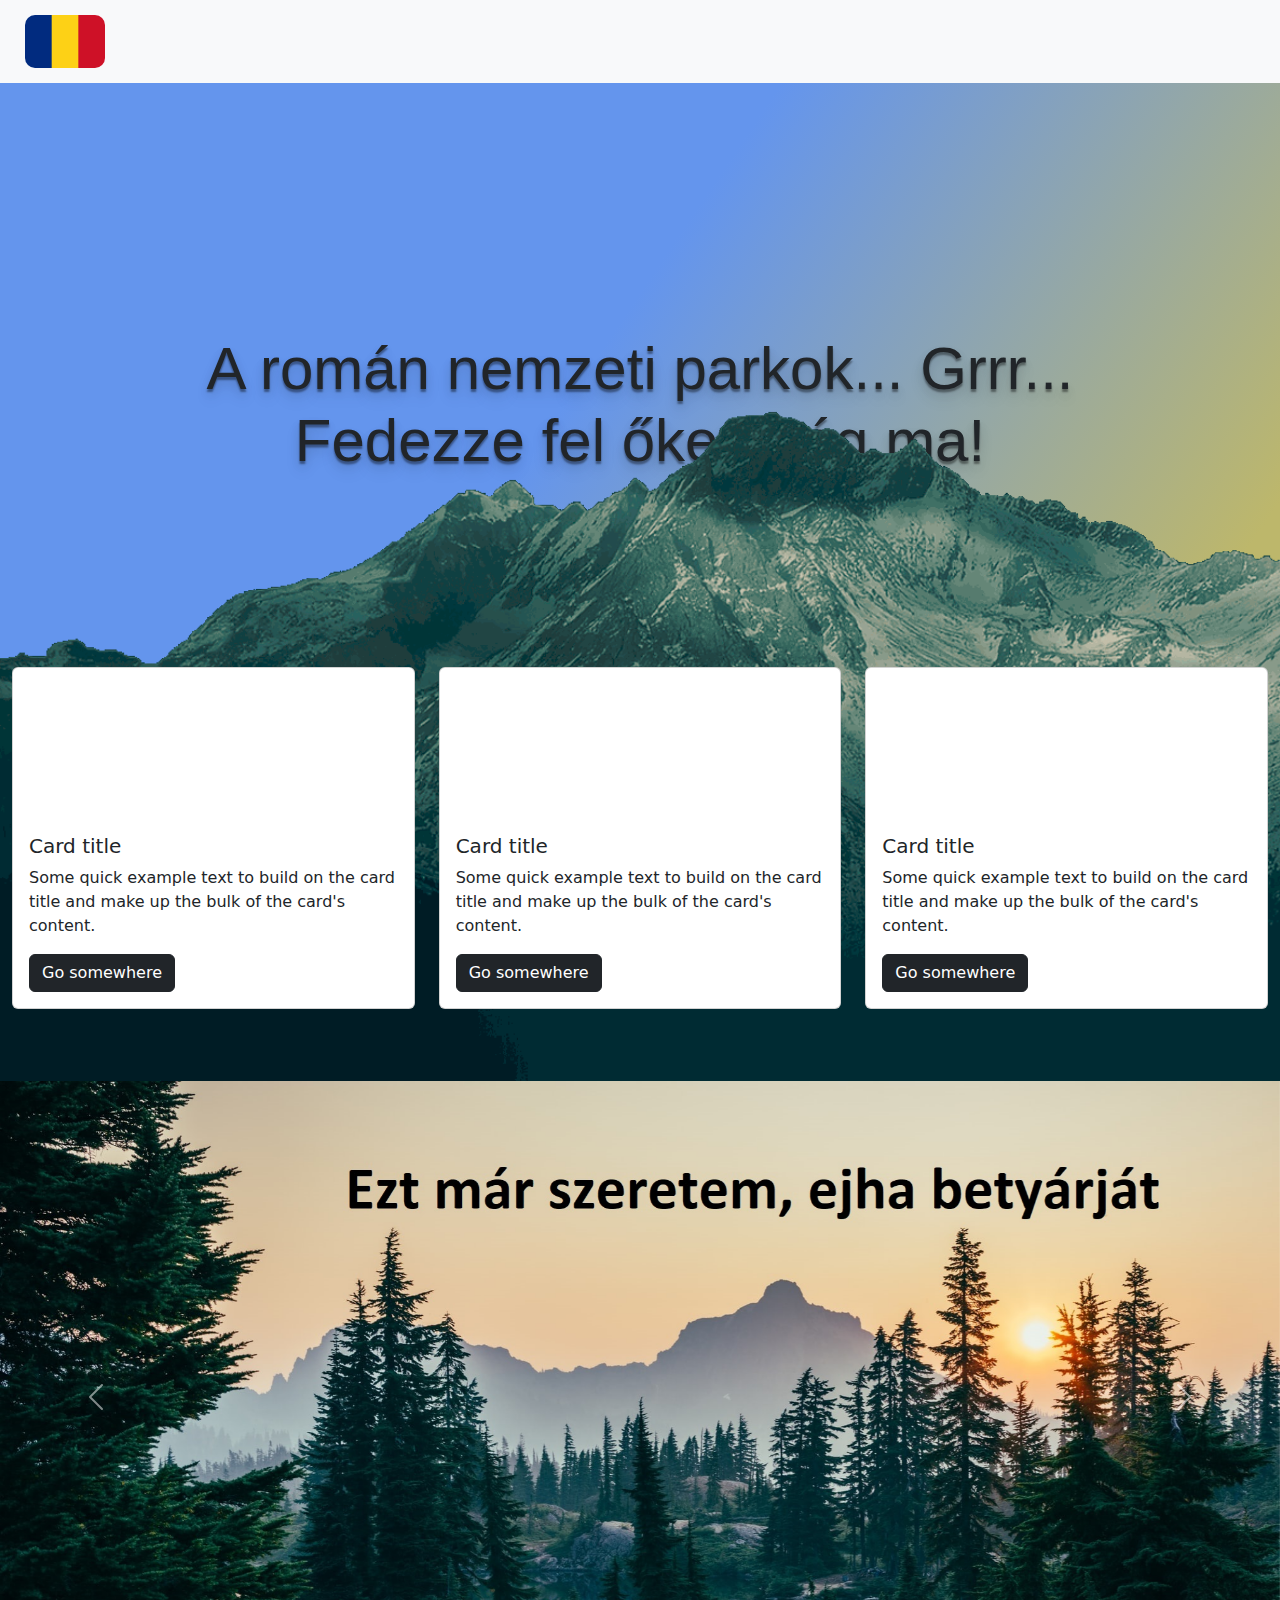
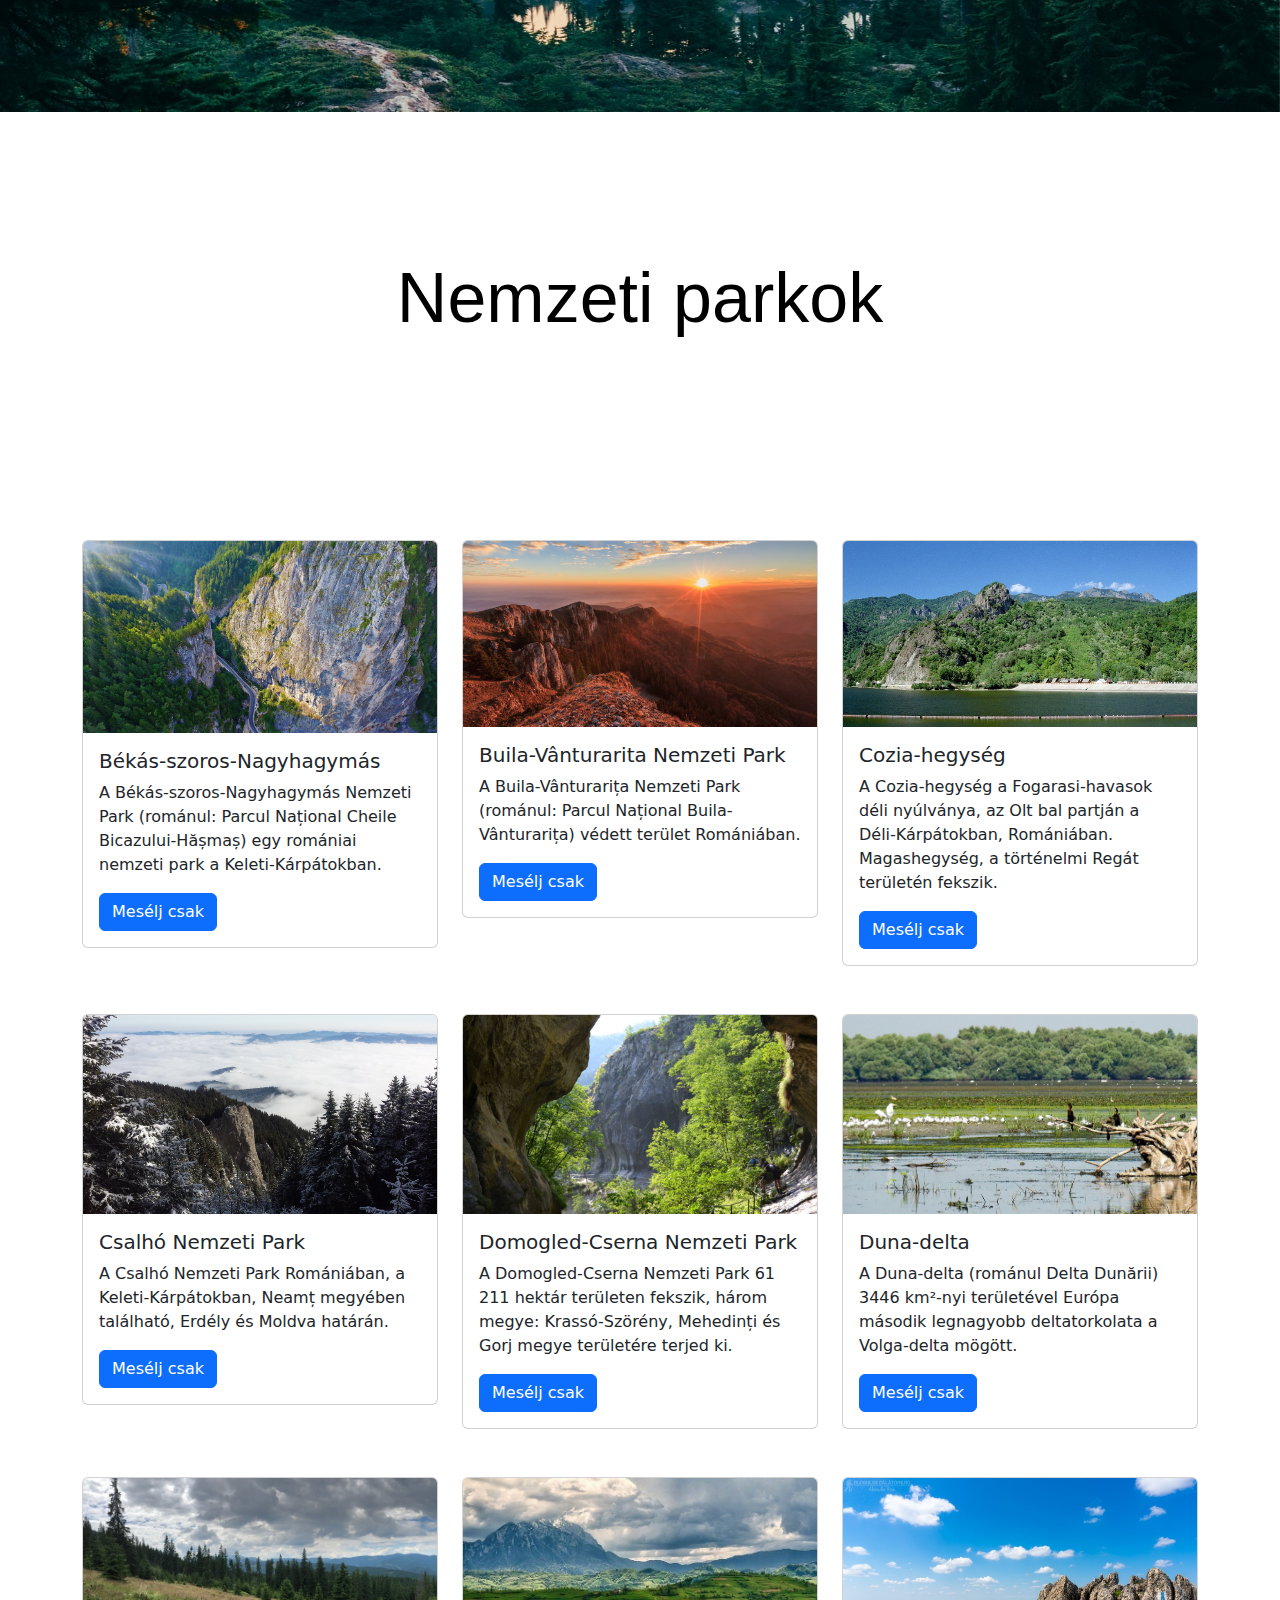
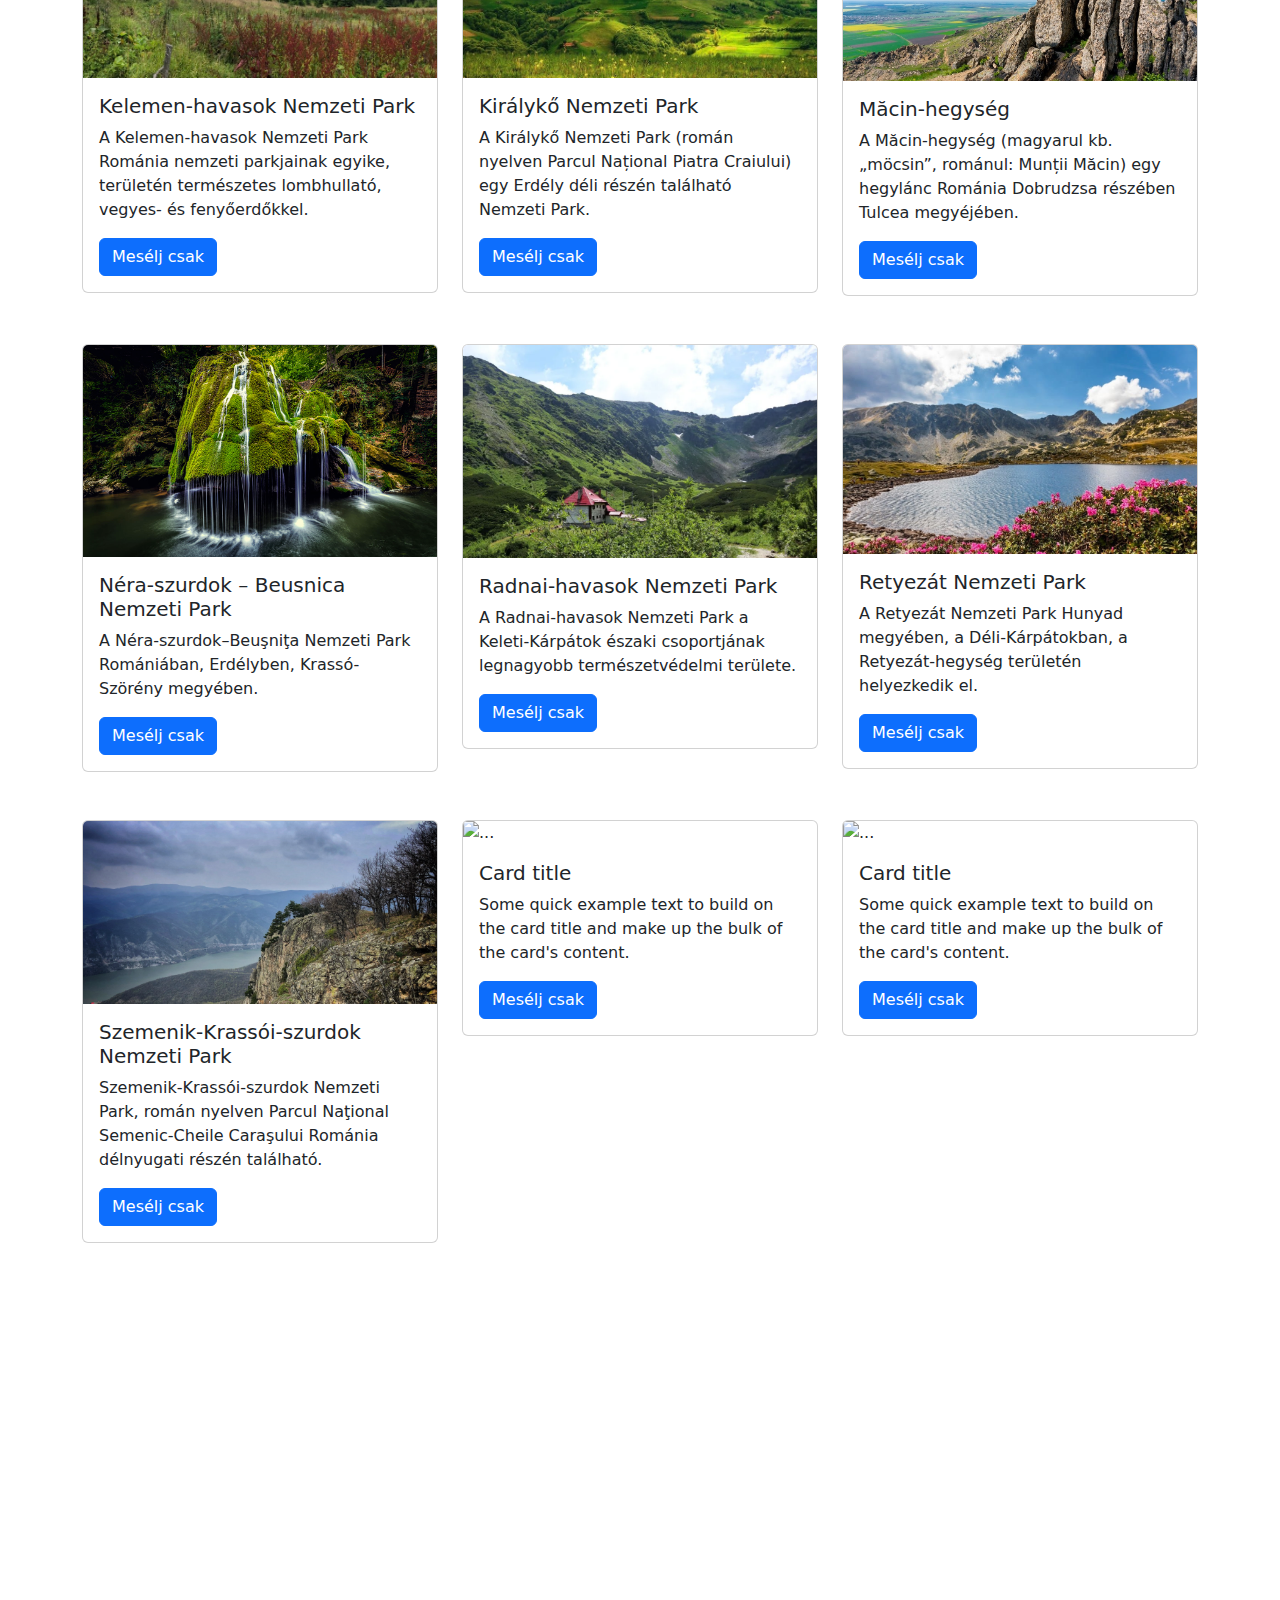
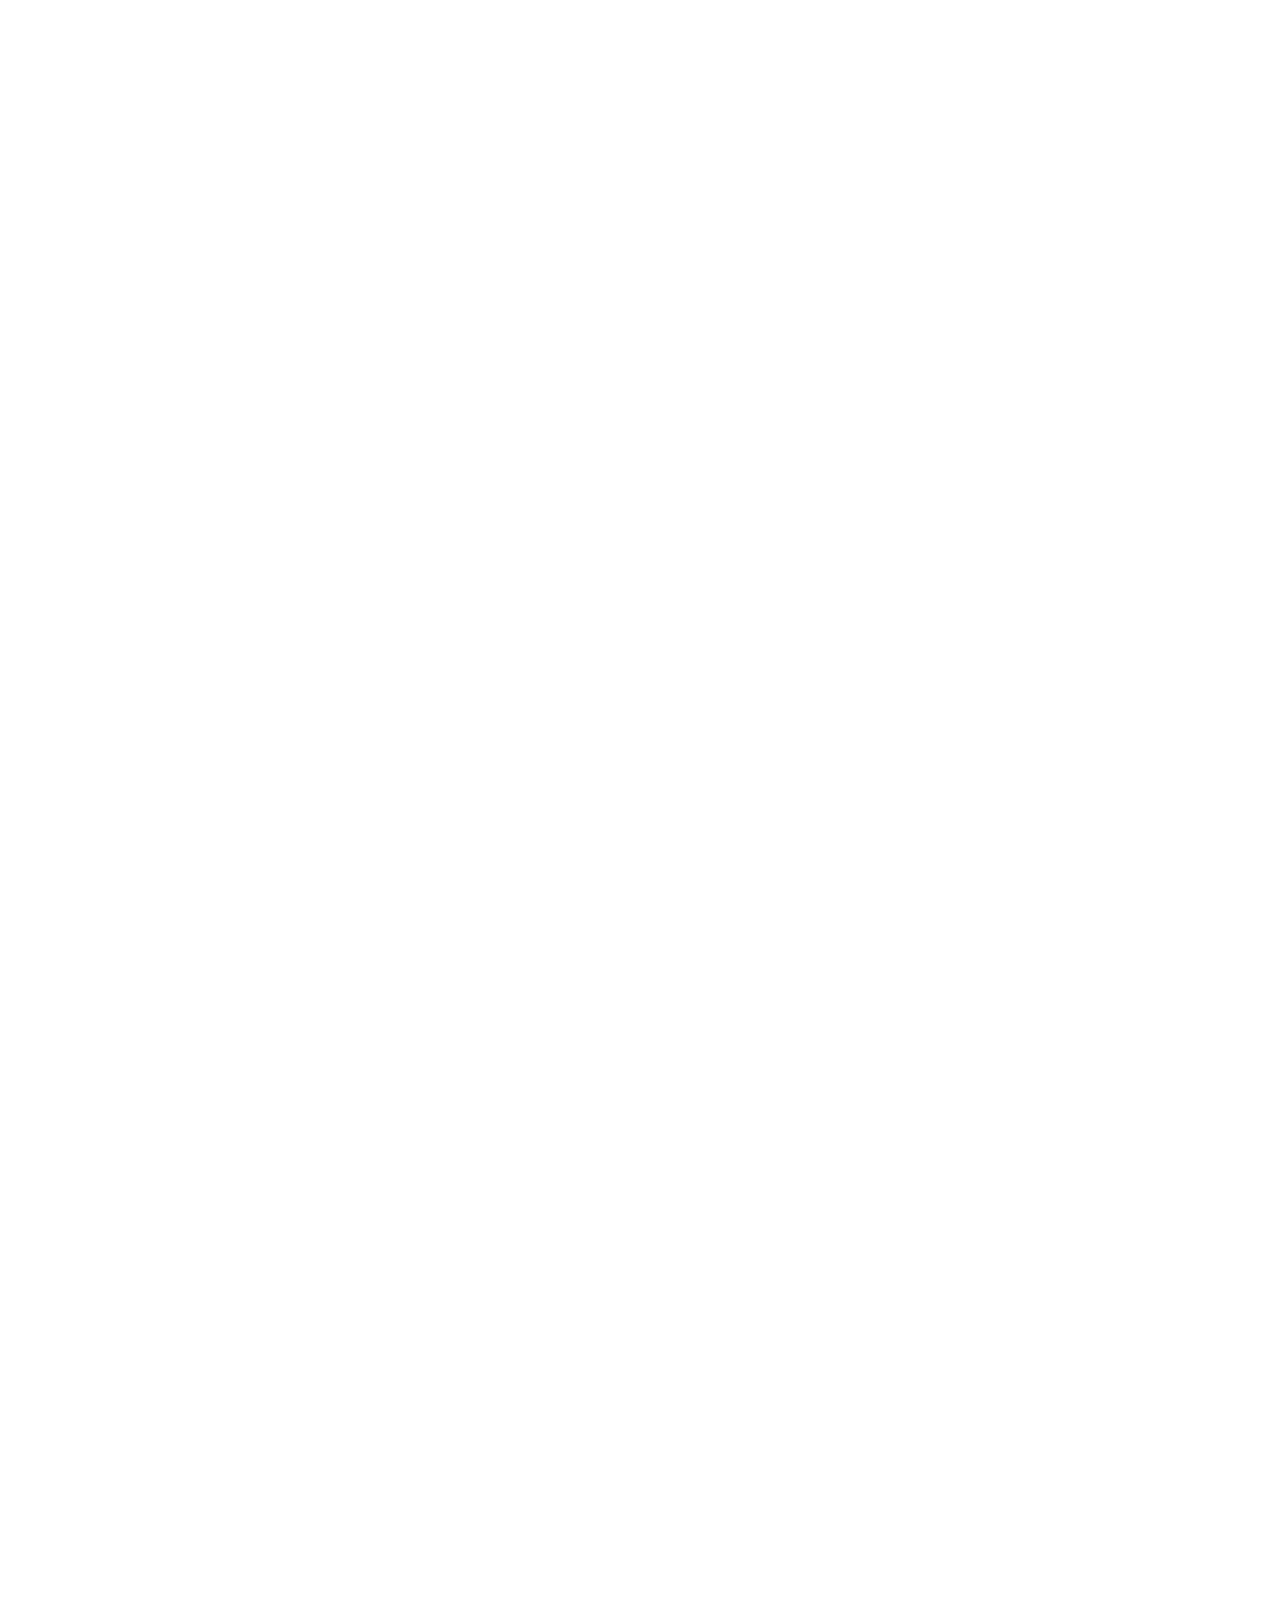
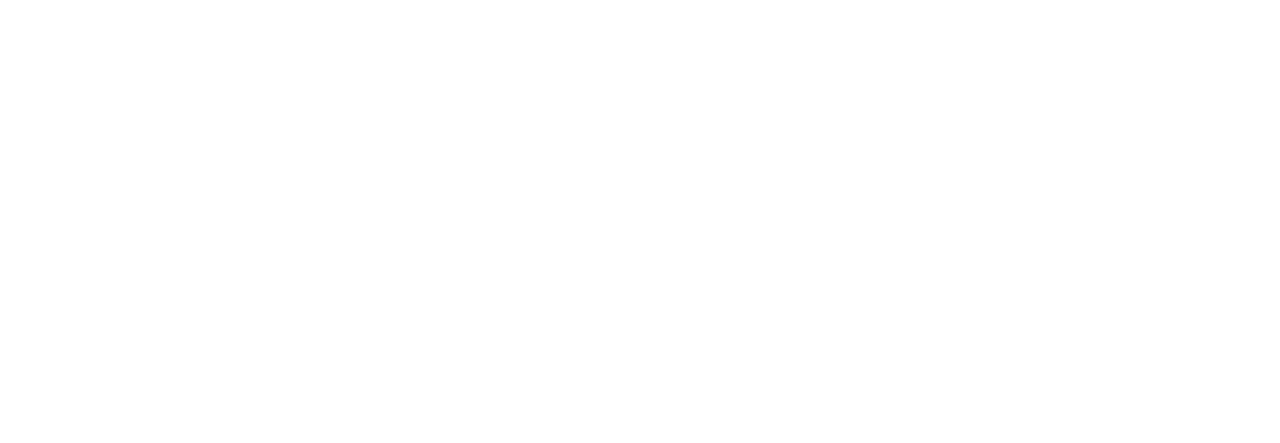
==== index.html @ 9096102b "v10" ====
<!doctype html>
<html lang="hu">
  <head>
    <meta charset="utf-8">
    <meta name="viewport" content="width=device-width, initial-scale=1">
    <title>Bootstrap demo</title>
    <link rel="stylesheet" href="style.css">
    <link rel="stylesheet/less" type="text/css" href="sass.scss" />
    <link href="https://cdn.jsdelivr.net/npm/bootstrap@5.3.3/dist/css/bootstrap.min.css" rel="stylesheet" integrity="sha384-QWTKZyjpPEjISv5WaRU9OFeRpok6YctnYmDr5pNlyT2bRjXh0JMhjY6hW+ALEwIH" crossorigin="anonymous">
  </head>
  <body>
    

    <div class="collapse" id="navbarToggleExternalContent" data-bs-theme="light">
        <div class="navbar-bg p-4 linkek">
          <span class="text-body-secondary alahuzas navbar-cim"><a href="#" class="nav-link">Nemzeti Parkok</a></span><br>
          <span class="text-body-secondary alahuzas"><a href="#" class="nav-link">Park Pass</a></span><br>
          <span class="text-body-secondary alahuzas"><a href="#" class="nav-link">Rólunk</a></span><br>
          <div class="container">
            <div class="row">
              <div class="col-lg-3"></div>
              <div class="col-lg-6 bg-light my-5 rounded shadow-lg">

                <p class="contactCim my-3 text-center" >Kapcsolat</p>
                <hr>
                <form>
                  <div class="row">
                  <div class="mb-3 col-6">
                    <label for="exampleInputEmail1" class="form-label">Email cím</label>
                    <input type="email" class="form-control" id="exampleInputEmail1" aria-describedby="emailHelp">
                  </div>
                  <div class="mb-1 col-6 text-end">
                    <label class="form-label">Tel.: +36709166389 <br> Email: technologies@sfl.ro <br> Fax: 432468732</label>
                  </div>
                </div>
                  <div class="mb-3">
                    <label for="exampleInputPassword1" class="form-label">Levél</label>
                    <textarea class="form-control" name="composeContent" id="Textarea1" row="7"></textarea>
                  </div>
                    <button type="submit" class="btn btn-info mb-3">Küldés</button>
                </form>

              </div>
              <div class="col-lg-3"></div>
            </div>
          </div>
        </div>
      </div>
      <nav class="navbar navbar-light bg-light">
        <div class="container-fluid">
          <button  class="btn" data-bs-toggle="collapse" data-bs-target="#navbarToggleExternalContent" aria-label="Toggle navigation">
            <img style="width: 80px; border-radius: 10px;" src="img/romanian_flag.lnk" alt="">
          </button>
        </div>
      </nav>









<div class="container-fluid wrapper">
<h1 id="focim" class="focimke"> A román nemzeti parkok... Grrr... <br> Fedezze fel őket még ma!</h1>

<div class="row" style="  background-image: url(img/frame.png); background-repeat: no-repeat; background-size: cover;  position: relative;">



  <div class="col-lg-4" >

    <div class="d-none d-xl-block">
      <br><br><br><br><br><br><br><br><br><br><br><br><br><br><br><br><br><br>
    </div>
    <div class="d-xl-none">
      <br>
  </div>

    <div class="card w-100">
      <video src="img/kelemen-havasok-video.mp4" class="w-100" autoplay="" loop="" playsinline="" muted=""></video>
      <div class="card-body">
        <h5 class="card-title">Card title</h5>
        <p class="card-text">Some quick example text to build on the card title and make up the bulk of the card's content.</p>
        <a href="#" class="btn btn-dark">Go somewhere</a>
      </div>
    </div> 

<div class="d-none d-xl-block">
    <br><br><br>
</div>
<div class="d-xl-none">
  <br>
</div>

  </div>
  <div class="col-lg-4" >
    
  <div class="d-none d-xl-block">
      <br><br><br><br><br><br><br><br><br><br><br><br><br><br><br><br><br><br>
  </div>
  <div class="d-xl-none">
    <br>
</div>

    <div class="card w-100">
      <video src="img/delta.mp4" class="w-100" autoplay="" loop="" playsinline="" muted=""></video>
      <div class="card-body">
        <h5 class="card-title">Card title</h5>
        <p class="card-text">Some quick example text to build on the card title and make up the bulk of the card's content.</p>
        <a href="#" class="btn btn-dark">Go somewhere</a>
      </div>
    </div> 

    <div class="d-none d-xl-block">
      <br><br><br>
  </div>
  <div class="d-xl-none">
    <br>
</div>

  </div>
  <div class="col-lg-4" >

    <div class="d-none d-xl-block">
      <br><br><br><br><br><br><br><br><br><br><br><br><br><br><br><br><br><br>
  </div>
  <div class="d-xl-none">
    <br>
</div>

    <div class="card w-100">
      <video src="img/sivatagos-park.mp4" class="w-100" autoplay="" loop="" playsinline="" muted=""></video>
      <div class="card-body">
        <h5 class="card-title">Card title</h5>
        <p class="card-text">Some quick example text to build on the card title and make up the bulk of the card's content.</p>
        <a href="#" class="btn btn-dark">Go somewhere</a>
      </div>
    </div> 

    <div class="d-none d-xl-block">
      <br><br><br>
  </div>
  <div class="d-xl-none">
    <br>
</div>
  
  </div>




</div>

</div>























<div id="carouselExample" class="carousel slide">
  <div class="carousel-inner">
    <div class="carousel-item active">
      <img src="img/test.jpg" class="d-block w-100" alt="...">
    </div>
    <div class="carousel-item">
      <img src="img/slideshow-tasnad.jpg" class="d-block w-100" alt="...">
    </div>
    <div class="carousel-item">
      <img src="img/slide3.jpg" class="d-block w-100" alt="...">
    </div>
  </div>
  <button class="carousel-control-prev" type="button" data-bs-target="#carouselExample" data-bs-slide="prev">
    <span class="carousel-control-prev-icon" aria-hidden="true"></span>
    <span class="visually-hidden">Previous</span>
  </button>
  <button class="carousel-control-next" type="button" data-bs-target="#carouselExample" data-bs-slide="next">
    <span class="carousel-control-next-icon" aria-hidden="true"></span>
    <span class="visually-hidden">Next</span>
  </button>
</div>










<br><br><br><br>
<h1 class="park-cim mt-5 ">Nemzeti parkok</h1>
<br><br><br><br>

<div class="container mt-5">
<div class="row">

<div class="col-lg-4">
  <div class="card mt-5 w-100" style="width: 18rem;">
    <img src="img/parks_card_list/bszn1.webp" class="card-img-top" alt="Békás-szoros-Nagyhagymás">
    <div class="card-body">
      <h5 class="card-title">Békás-szoros-Nagyhagymás</h5>
      <p class="card-text">A Békás-szoros-Nagyhagymás Nemzeti Park (románul: Parcul Național Cheile Bicazului-Hășmaș) egy romániai nemzeti park a Keleti-Kárpátokban.</p>


      <!-- Button trigger modal -->
<button type="button" class="btn btn-primary" data-bs-toggle="modal" data-bs-target="#exampleModal1">
  Mesélj csak
</button>

<!-- Modal -->
<div class="modal fade modal-fullscreen-sm-down" id="exampleModal1" tabindex="-1" aria-labelledby="exampleModalLabel" aria-hidden="true">
  <div class="modal-dialog modal-fullscreen">
    <div class="modal-content ">
      <div class="modal-header">
        <h1 class="modal-title fs-5" id="exampleModalLabel">Békás-szoros-Nagyhagymás</h1>
        <button type="button" class="btn-close" data-bs-dismiss="modal" aria-label="Close"></button>
      </div>
      <div class="modal-body">
        <div class="row">
<div class="col-6">
A Békás-szoros-Nagyhagymás Nemzeti Park (románul: Parcul Național Cheile Bicazului-Hășmaș) egy romániai nemzeti park a Keleti-Kárpátokban. <br> <br>

<strong> Földrajza és védettsége</strong> <br> <br>

Nagyobb része Hargita, kisebb része Neamț megyében található, Székelyföld egyetlen nemzeti parkja. Területe 657,5 km². A legnépszerűbb látnivalók a Békás-szoros és a Gyilkos-tó, mindkettő megközelíthető a DN12C főúton Gyergyószentmiklós vagy Békás felől.

A nemzeti parkot 1990-ben létesítették.[2] Védettségét tekintve területét két részre lehet felosztani: a park 78%-a fokozottan védett terület, míg 22%-a védett terület. 
<br><br>
<strong>Élővilága </strong><br><br>
A Hagymás-hegység különböző geológiai, geomorfológiai, talajtani, valamint klimatikus tényezői lehetővé tették egy igen változatos növény- és állatvilág kialakulását a területen.

A védett park területén végzett kutatások eredményei alapján a parkban 1147 felsőbbrendű növényfaj található meg, melyből 29 hibrid és 99 alfaj. A nemzeti park területének legnagyobb részét lucfenyőerdők borítják, ennek ellenére a környéken megtalálhatóak az elegyes állományú erdők, szubalpesi legelők és kaszálók, valamint fajgazdag, ritka és bennszülött növényfajokkal borított mészkősziklák.
<br>
<iframe class="w-100" src="https://www.google.com/maps/embed?pb=!1m18!1m12!1m3!1d2730.747569389512!2d25.811689576348147!3d46.8092781711278!2m3!1f0!2f0!3f0!3m2!1i1024!2i768!4f13.1!3m3!1m2!1s0x474a9626c62649d7%3A0xc18903bed753cd7c!2zQsOpa8Ohcy1zem9yb3M!5e0!3m2!1shu!2shu!4v1710858284349!5m2!1shu!2shu" width="600" height="450" style="border:0;" allowfullscreen="" loading="lazy" referrerpolicy="no-referrer-when-downgrade"></iframe>
</div> 

<div class="col-6">
  <img class="w-100 rounded-5" src="img/parks_card_list/modal.jpg" alt="Békás-szoros-Nagyhagymás">
</div>
</div>
</div>

    </div>
  </div>
</div>


    </div>
  </div>
</div>
<div class="col-lg-4">
  <div class="card mt-5 w-100" style="width: 18rem;">
    <img src="img/parks_card_list/bv1.jpg" class="card-img-top" alt="Buila-Vânturarita Nemzeti Park">
    <div class="card-body">
      <h5 class="card-title">Buila-Vânturarita Nemzeti Park</h5>
      <p class="card-text">A Buila-Vânturarița Nemzeti Park (románul: Parcul Național Buila-Vânturarița) védett terület Romániában.</p>


      <!-- Button trigger modal -->
<button type="button" class="btn btn-primary" data-bs-toggle="modal" data-bs-target="#exampleModal2">
  Mesélj csak
</button>

<!-- Modal -->
<div class="modal fade" id="exampleModal2" tabindex="-1" aria-labelledby="exampleModalLabel" aria-hidden="true">
  <div class="modal-dialog modal-fullscreen">
    <div class="modal-content">
      <div class="modal-header">
        <h1 class="modal-title fs-5" id="exampleModalLabel">Buila-Vânturarita Nemzeti Park</h1>
        <button type="button" class="btn-close" data-bs-dismiss="modal" aria-label="Close"></button>
      </div>
      <div class="modal-body">
<div class="row">
        <div class="col-6">

A Buila-Vânturarița Nemzeti Park (románul: Parcul Național Buila-Vânturarița) védett terület Romániában, Vâlcea megye északi felének közepén, Costeşti, Bărbăteşti és Băile Olănești települések közigazgatási területén. 
A nemzeti park feladata a Déli-Kárpátokban található Páring-hegység hegyvidéki tájainak megóvása.
<br><br>
<strong> Jellemzői </strong><br> <br>

A nemzeti park a Buila-Vânturariţa maszívum lineáris mészkőgerincét veszi körbe, amely 14 km hosszú. A Bistriţa-szoros nyugati oldalától az Olăneşti-szoros keleti oldaláig húzódik, és a két hegycsúcs uralja, amelyekről a nevét is kapta: a Buila-csúcs (1849 m) és a Vânturariţa Mare-csúcs (1885 m).

A hegység a Déli-Kárpátok többségével ellentétben nem kristályos kőzetekből, hanem döntően jura időszaki mészkőből épül fel, így jellegzetes karsztformákban bővelkedik, sok szurdok, karrmező, dolina, víznyelő és barlang található itt. Leglátványosabb szurdokai közé tartozik a Bistrita-, a Costest- és a Cheia-szurdok, amelyek igen mélyek és meredek falúak, így több reliktum faj élőhelyeként szolgálnak. Elszigetelt jellege és nehéz elérhetősége miatt a természetes tájnak számos közel érintetlenül megőrzött eleme van: a természetes élőhelyek, őserdők, számos védett növény- és állatfaj él a területen, de az ásványtani és paleontológiai lelőhelyek és a barlangok is ezek közé tartoznak.

A park vonzerejét és értékét a kultúrtörténeti emlékek is növelik: a közeli román ortodox kostorok közül kiemelkedik a Horezui kolostor, amely 1993 óta a világörökség része. További kolostorok az Arnota, Bistriţa, és a Frăsinei; a remetelakok közé Pătrunsa, Pahomie, Iezer, Bradu, Jgheaburi, illetve a denevérbarlangban található kis Ovidenia templom. Végül, de nem utolsósorban az olteniai régióra jellemző hegyi falvak hagyományai, népszokásai és sajátos építészete is a helyi értékek közé tartozik.
<br>
<iframe class="w-100" src="https://www.google.com/maps/embed?pb=!1m18!1m12!1m3!1d13362.883508287752!2d24.08183425673355!3d45.24374407227351!2m3!1f0!2f0!3f0!3m2!1i1024!2i768!4f13.1!3m3!1m2!1s0x474d0e0e8ca27f71%3A0x823c837eacf12d8a!2sBuila%20V%C3%A2nturari%C8%9Ba%20National%20Park!5e0!3m2!1shu!2shu!4v1710857445430!5m2!1shu!2shu" width="600" height="450" style="border:0;" allowfullscreen="" loading="lazy" referrerpolicy="no-referrer-when-downgrade"></iframe>
      </div>

    
    <div class="col-6"><img src="img/parks_card_list/bv2.jpg" class="w-100 rounded-5" alt=""></div>
  </div></div>
    </div>
  </div>
</div>


    </div>
  </div>
</div>
<div class="col-lg-4">
  <div class="card mt-5 w-100" style="width: 18rem;">
    <img src="img/parks_card_list/cz1.jpg" class="card-img-top" alt="Cozia-hegység">
    <div class="card-body">
      <h5 class="card-title">Cozia-hegység</h5>


      <p class="card-text">A Cozia-hegység a Fogarasi-havasok déli nyúlványa, az Olt bal partján a Déli-Kárpátokban, Romániában. Magashegység, a történelmi Regát területén fekszik.</p>
      <!-- Button trigger modal -->
<button type="button" class="btn btn-primary" data-bs-toggle="modal" data-bs-target="#exampleModal3">
  Mesélj csak
</button>

<!-- Modal -->
<div class="modal fade" id="exampleModal3" tabindex="-1" aria-labelledby="exampleModalLabel" aria-hidden="true">
  <div class="modal-dialog modal-fullscreen">
    <div class="modal-content">
      <div class="modal-header">
        <h1 class="modal-title fs-5" id="exampleModalLabel">Cozia-hegység</h1>
        <button type="button" class="btn-close" data-bs-dismiss="modal" aria-label="Close"></button>
      </div>
      <div class="modal-body">
        <div class="row"><div class="col-6">
        Cozia-hegység

A Cozia-hegység a Fogarasi-havasok déli nyúlványa, az Olt bal partján a Déli-Kárpátokban, Romániában. Magashegység, a történelmi Regát területén fekszik. <br><br>
Hely	Vâlcea megye
Hegység	Déli-Kárpátok
Legmagasabb pont	Cozia-hegy, Ciuha Mare (1668 m)
Terület	77 km2
Világörökség-azonosító	1133ter-053
<br>
<iframe class="w-100" src="https://www.google.com/maps/embed?pb=!1m18!1m12!1m3!1d22444.73698147417!2d24.31273373786112!3d45.31666429857199!2m3!1f0!2f0!3f0!3m2!1i1024!2i768!4f13.1!3m3!1m2!1s0x474d19140bc02f6f%3A0x3ebb33434754664b!2sMuntele%20Cozia!5e0!3m2!1shu!2shu!4v1710858706991!5m2!1shu!2shu" width="600" height="450" style="border:0;" allowfullscreen="" loading="lazy" referrerpolicy="no-referrer-when-downgrade"></iframe>
</div>
<div class="col-6">

  <img class="rounded-5" src="img/parks_card_list/cz2.jpg" alt="Cozia-hegység">
</div>

</div>


</div>
    </div>
  </div>
</div>


    </div>
  </div>
</div>

</div>
<div class="row">

  <div class="col-lg-4">
    <div class="card mt-5 w-100" style="width: 18rem;">
      <img src="img/parks_card_list/cs3.jpg" class="card-img-top" alt="Csalhó Nemzeti Park">
      <div class="card-body">
        <h5 class="card-title">Csalhó Nemzeti Park</h5>
        <p class="card-text">A Csalhó Nemzeti Park Romániában, a Keleti-Kárpátokban, Neamț megyében található, Erdély és Moldva határán.</p>


        <!-- Button trigger modal -->
<button type="button" class="btn btn-primary" data-bs-toggle="modal" data-bs-target="#exampleModal4">
  Mesélj csak
</button>

<!-- Modal -->
<div class="modal fade" id="exampleModal4" tabindex="-1" aria-labelledby="exampleModalLabel" aria-hidden="true">
  <div class="modal-dialog modal-fullscreen">
    <div class="modal-content">
      <div class="modal-header">
        <h1 class="modal-title fs-5" id="exampleModalLabel">Csalhó Nemzeti Park</h1>
        <button type="button" class="btn-close" data-bs-dismiss="modal" aria-label="Close"></button>
      </div>
      <div class="modal-body">
       
        <div class="row"> 
<div class="col-6">
A Csalhó Nemzeti Park Romániában, a Keleti-Kárpátokban, Neamț megyében található, Erdély és Moldva határán. Volt mikor Erdélyhez tartozott, az utóbbi időben csak a főtömb nyugati része, a Nagy Aklos környéke. Egyesek Moldva Olimposzának tartják, az utóbbi évtizedekben vallásos zarándokhely is lett. Két legfontosabb hegycsúcsa a Toaca/Tóka (1907 m) és az Ocolasul Mare/Nagy Aklos (1904 m). IUCN-osztályozás szerint a II. kategóriába tartozik, 115655 ha területen fekszik.
<br><br>
<strong>Fekvése</strong> <br><br>

A Keleti-Kárpátok központi részén, a Görgényi-havasok, a Ráró-hegység és a Hagymás-hegység mellett, a Békás-szoros kijárata közelében helyezkedik el. Keleten a Beszterce folyó és a Békási víztároló, délen a Békás-patak határolja,nyugaton a Zsedán és Péntek patakok határolják..
<br><br>
<strong>Leírása</strong> <br><br>

Két legfontosabb hegycsúcsa a Toaca/Tóka (1907 m) és az Ocolasul Mare/Nagy Aklos (1904 m).
<br><br> 
<strong>A park területén három természetvédelmi terület található:</strong>
<ul >
<li>Nagy Aklos Tudományos Rezervátum (IUCN I-es kategória)</li>
<li>Poliţa cu Crini Különleges Élőhely (IUCN IV-es kategória)</li>
<li>Duruitoarea/Dürrögő-vízesés és Avenul Mare Emlékpark (IUCN III-as kategória)</li>
</ul>
A Nagy Aklos-csúcs és a Nagy Aklos övén a turisták jelenléte tiltott, ezeket a helyeket csak a kutatók látogathatják. <br>

<iframe class="w-100" src="https://www.google.com/maps/embed?pb=!1m18!1m12!1m3!1d2723.646410999178!2d25.936958076356042!3d46.94898817113701!2m3!1f0!2f0!3f0!3m2!1i1024!2i768!4f13.1!3m3!1m2!1s0x474a9f7a0eba5d1f%3A0xc56685f3cc77d713!2sCsalh%C3%B3%20Nemzeti%20Park!5e0!3m2!1shu!2shu!4v1710857944192!5m2!1shu!2shu" width="600" height="450" style="border:0;" allowfullscreen="" loading="lazy" referrerpolicy="no-referrer-when-downgrade"></iframe>
    </div> 
  
  <div class="col-6"><img class="rounded-5" src="img/parks_card_list/cs4.jpg" alt="Csalhó Nemzeti Park"></div>
</div>
    </div>
  </div>
</div>


      </div>
    </div>
  </div></div>
  <div class="col-lg-4">
    <div class="card mt-5 w-100" style="width: 18rem;">
      <img src="img/parks_card_list/dcs2.jpg" class="card-img-top" alt="Domogled-Cserna Nemzeti Park">
      <div class="card-body">
        <h5 class="card-title">Domogled-Cserna Nemzeti Park</h5>
        <p class="card-text">A Domogled-Cserna Nemzeti Park 61 211 hektár területen fekszik, három megye: Krassó-Szörény, Mehedinți és Gorj megye területére terjed ki.</p>


        <!-- Button trigger modal -->
<button type="button" class="btn btn-primary" data-bs-toggle="modal" data-bs-target="#exampleModal5">
  Mesélj csak
</button>

<!-- Modal -->
<div class="modal fade" id="exampleModal5" tabindex="-1" aria-labelledby="exampleModalLabel" aria-hidden="true">
  <div class="modal-dialog modal-fullscreen">
    <div class="modal-content">
      <div class="modal-header">
        <h1 class="modal-title fs-5" id="exampleModalLabel">Domogled-Cserna Nemzeti Park</h1>
        <button type="button" class="btn-close" data-bs-dismiss="modal" aria-label="Close"></button>
      </div>
      <div class="modal-body">
        
<div class="row"><div class="col-6">
A Domogled-Cserna Nemzeti Park 61 211 hektár területen fekszik, három megye: Krassó-Szörény, Mehedinți és Gorj megye területére terjed ki.
<br><br>
<strong>Története </strong><br><br>

Domogled-Cserna Nemzeti Parkot 1932-ben alapították. Domogléd-Ceszna néven egy 2.743 hektáros területet minisztertanácsi rendelettel nyilvánítottak rezervátummá. Ezt a védett területet 1982-ben 60.100 hektárra terjesztették ki és egyúttal Nemzeti Parkká is minősítették.
<br><br>
<strong>Leírása </strong><br><br>

A park négy hegység: a Godján-, a Cserna-, a Mehádiai- és a Vâlcan-hegység – területén fekszik és Románia legnagyobb nemzeti parkjának számít.
<br><br><strong>
A nemzeti park területén tizenhárom természetvédelmi terület található:</strong>
<ul> 
  <li>Domogled–Cserna-völgy</li>
    <li>Coronini–Bedina</li>
      <li>Iauna Craiova</li>
        <li>Belareca</li>
          <li>Cloşanilor-kő</li>
            <li>Ciucevele Cernei Tudományos Rezervátum (IUCN I-es kategória)-Stan-csúcs</li>
              <li>Ceszna-völgy</li>
                <li>Corcoaiei-szoros Különleges Élőhely (IUCN IV-es kategória)</li>
                  <li>Bârzoni-, a Cloşani-, a Martel- valamint a Cioaca cu brebenei-barlang Emlékpark (IUCN III-as kategória) </li><br>
</ul>
<iframe class="w-100" src="https://www.google.com/maps/embed?pb=!1m18!1m12!1m3!1d2826.03738268146!2d22.427266776243567!3d44.902235371070375!2m3!1f0!2f0!3f0!3m2!1i1024!2i768!4f13.1!3m3!1m2!1s0x4751f95d12393187%3A0xc7e328edb2bcbbe6!2sDomogled-Cserna%20Nemzeti%20Park!5e0!3m2!1shu!2shu!4v1710859138830!5m2!1shu!2shu" width="600" height="450" style="border:0;" allowfullscreen="" loading="lazy" referrerpolicy="no-referrer-when-downgrade"></iframe>
</div> <div class="col-6"><img class="rounded-5" src="img/parks_card_list/dcs3.jpg" alt="Domogled-Cserna Nemzeti Park"></div> </div>    



</div>
    </div>
  </div>
</div>


      </div>
    </div>
  </div>
  <div class="col-lg-4">
    <div class="card mt-5 w-100" style="width: 18rem;">
      <img src="img/parks_card_list/dd3.jpg" class="card-img-top" alt="Duna-delta">
      <div class="card-body">
        <h5 class="card-title">Duna-delta</h5>
        <p class="card-text">A Duna-delta (románul Delta Dunării) 3446 km²-nyi területével Európa második legnagyobb deltatorkolata a Volga-delta mögött.
        </p>


        <!-- Button trigger modal -->
<button type="button" class="btn btn-primary" data-bs-toggle="modal" data-bs-target="#exampleModal6">
  Mesélj csak
</button>

<!-- Modal -->
<div class="modal fade" id="exampleModal6" tabindex="-1" aria-labelledby="exampleModalLabel" aria-hidden="true">
  <div class="modal-dialog modal-fullscreen">
    <div class="modal-content">
      <div class="modal-header">
        <h1 class="modal-title fs-5" id="exampleModalLabel">Duna-delta</h1>
        <button type="button" class="btn-close" data-bs-dismiss="modal" aria-label="Close"></button>
      </div>
      <div class="modal-body">
        <div class="row">
<div class="col-6">
A Duna-delta (románul Delta Dunării) 3446 km²-nyi területével Európa második legnagyobb deltatorkolata a Volga-delta mögött, Románia és Ukrajna területén.
<br><br> <strong>
Földrajz</strong><br><br>

A Duna-delta délnyugaton a Dobrudzsai-fennsíkkal határos, északon a román–ukrán határt képezi, keleten a Fekete-tengerbe torkollik. Koordinátái: 45° N és 29° E.

A Duna Pătlăgeanca mellett két ágra szakad: északon Chilia és délen Tulcea. A déli ág Ceatal Sf. Gheorghe mellett megint ketté szakad: Sulina és Sfântul Gheorghe (Szent-György).

2500 évvel ezelőtt (Hérodotosz szerint) a Dunának hét ága volt. <br>
<br>

A Chilia-ág a vízhozam 60%-át szállítja. Az évi 67 millió tonnányi hordalék következtében a Duna-delta területe évente kb. 40 négyzetméternyit növekedik.

A Sulina-ág a Delta közepén helyezkedik el, és a Chiliától eltérően egyenes vonalú. A medrét állandóan kotorják a hajózhatóság érdekében. A hossza 71 km és a víz 18%-át szállítja.

A Szent-György ág délkeleti irányú és 112 km hosszú. A torkolatnál találhatók a Sacalin-szigetek. <br>
 
<iframe class="w-100" src="https://www.google.com/maps/embed?pb=!1m18!1m12!1m3!1d2815.768275117371!2d29.560661!3d45.1107652!2m3!1f0!2f0!3f0!3m2!1i1024!2i768!4f13.1!3m3!1m2!1s0x40b9bc49826cdbf1%3A0xbe4c3b90a2b1ca0b!2zIlbEg3RhZnUtTHVuZ3VsZcibIiBOYXRpb25hbCBQYXJr!5e0!3m2!1shu!2shu!4v1710858927115!5m2!1shu!2shu" width="600" height="450" style="border:0;" allowfullscreen="" loading="lazy" referrerpolicy="no-referrer-when-downgrade"></iframe>
</div>

<div class="col-6"><img class="rounded-5" src="img/parks_card_list/dd4.jpg" alt="Duna-delta"></div>
</div>
</div>
    </div>
  </div>
</div>


      </div>
    </div>
  </div>
  
  </div>
  <div class="row">

    <div class="col-lg-4">
      <div class="card mt-5 w-100" style="width: 18rem;">
        <img src="img/parks_card_list/kh1.jpg" class="card-img-top" alt="Kelemen-havasok Nemzeti Park">
        <div class="card-body">
          <h5 class="card-title">Kelemen-havasok Nemzeti Park</h5>
          <p class="card-text">A Kelemen-havasok Nemzeti Park Románia nemzeti parkjainak egyike, területén természetes lombhullató, vegyes- és fenyőerdőkkel.</p>


          <!-- Button trigger modal -->
<button type="button" class="btn btn-primary" data-bs-toggle="modal" data-bs-target="#exampleModal7">
  Mesélj csak
</button>

<!-- Modal -->
<div class="modal fade" id="exampleModal7" tabindex="-1" aria-labelledby="exampleModalLabel" aria-hidden="true">
  <div class="modal-dialog modal-fullscreen">
    <div class="modal-content">
      <div class="modal-header">
        <h1 class="modal-title fs-5" id="exampleModalLabel">Kelemen-havasok Nemzeti Park</h1>
        <button type="button" class="btn-close" data-bs-dismiss="modal" aria-label="Close"></button>
      </div>
      <div class="modal-body">

<div class="row">

<div class="col-6">
A Kelemen-havasok Nemzeti Park Románia nemzeti parkjainak egyike, területén természetes lombhullató, vegyes- és fenyőerdőkkel, valamint szubalpesi és alpesi régiót foglal magába gazdag, változatos növény és állatvilággal. Területe 24 041 hektár, három megye: Maros, Hargita és Suceava felszínén.

A Nemzeti park az IUCN-osztályozás szerint a II. kategóriába van sorolva.
<br><br><strong>
A park területén a következő természetvédelmi területek vannak:</strong>
<ul> 
  <li>Jnepeniş cu Pinus cembra Tudományos Rezervátum (IUCN I-es kategória)</li>
    <li>Tizenkét Apostol Emlékpark (IUCN III-as kategória)</li>
      <li>Kelemen Jézer-tó Különleges Élőhely (IUCN IV-es kategória) </li>
</ul><br>
<iframe class="w-100" src="https://www.google.com/maps/embed?pb=!1m18!1m12!1m3!1d173507.469270595!2d25.09525022487788!3d47.19595153416237!2m3!1f0!2f0!3f0!3m2!1i1024!2i768!4f13.1!3m3!1m2!1s0x474a74470a5bc955%3A0x2e220842148ba79!2sKelemen-havasok%20Nemzeti%20Park!5e0!3m2!1shu!2shu!4v1710857656644!5m2!1shu!2shu" width="600" height="450" style="border:0;" allowfullscreen="" loading="lazy" referrerpolicy="no-referrer-when-downgrade"></iframe>
     </div><div class="col-6"><img class="rounded-5 " src="img/parks_card_list/kh2.jpeg" alt=""></div> 

</div>
</div>
    </div>
  </div>
</div>


        </div>
      </div>
    </div>
    <div class="col-lg-4">
      <div class="card mt-5 w-100" style="width: 18rem;">
        <img src="img/parks_card_list/kk3.jpg" class="card-img-top" alt="Királykő Nemzeti Park">
        <div class="card-body">
          <h5 class="card-title">Királykő Nemzeti Park</h5>
          <p class="card-text">A Királykő Nemzeti Park (román nyelven Parcul Național Piatra Craiului) egy Erdély déli részén található Nemzeti Park.</p>


          <!-- Button trigger modal -->
<button type="button" class="btn btn-primary" data-bs-toggle="modal" data-bs-target="#exampleModal8">
  Mesélj csak
</button>

<!-- Modal -->
<div class="modal fade" id="exampleModal8" tabindex="-1" aria-labelledby="exampleModalLabel" aria-hidden="true">
  <div class="modal-dialog modal-fullscreen">
    <div class="modal-content">
      <div class="modal-header">
        <h1 class="modal-title fs-5" id="exampleModalLabel">Királykő Nemzeti Park</h1>
        <button type="button" class="btn-close" data-bs-dismiss="modal" aria-label="Close"></button>
      </div>
      <div class="modal-body">
     <div class="row">   <div class="col-6">
A Királykő Nemzeti Park (román nyelven Parcul Național Piatra Craiului) egy Erdély déli részén található Nemzeti Park, mely az egész Királykő területét magába foglalja.

A hegység nagy részét már a huszadik század elejétől természetvédelmi területként tartották számon, a Királykő Nemzeti Parkot azonban csak 1990-ben hozták létre. Létrehozását a több mint 25 kilométer folytonos mészkőgerinc, a természeti táj eredetisége, szépsége, különlegessége és vadregényessége, valamint egy rendkívüli növény- és állatvilág jelenléte – számos endemikus fajjal – indokolta.

A nemzeti park az IUCN-osztályozás szerint a II. kategóriába tartozik, 14 766 hektár nagyságú, Brassó és Argeș megyék területén található.

A parkban hat természetvédelmi terület: a Stanciului-, az Uluce-, valamint a Dâmbovicioara-barlang, a Grind-zsomboly és a Dâmbo-viţei-szurdok a Különleges Élőhelyek között (IUCN IV-es kategória) szerepel, a Zernyest-szurdok pedig Emlékpark (IUCN III-as kategória).
<br><br><strong>
Története</strong> <br><br>

A Királykő flórájáról már a 17. században megjelentek az első leírások, az idők folyamán sok botanikus hozzájárul e különleges hegy növényeinek tanulmányozásához, így többek között Josef von Lerchenfeld, Johann Christian Gottlob Baumgarten, Theodor Kotschy(wd), Ferdinand Schur, Simonkai Lajos, Johann Jacob Römer(wd), Alexandru Beldie, J. Halda, S. Mihailescu is.
<br><br>
<strong>Állatvilága</strong><br><br>

A park állatvilága is érdekes. Néhány a különlegesebb fajokból:

Az ízeltlábúak közül említésre méltó a Nesticus constantinescui, amely egy endemikus pókfaj, kizárólag a Királykőben találja meg életfeltételeit, valamint az endemikus atkafaj, a Rhagidia carpatica.
<br><br>
A park területén több mint 200 lepkefaj található, különlegesebbek az Erebia epiphron subsp. transsylvanica vagy az Erebia pronoe subsp. regalis szubende-mikus szerecsenlepkefajok. Ugyancsak érdekes az Apamea zeta subsp. sander-kovacsi bagolylepkefaj jelenléte is.
<br><br>
A kétéltűek közül a Tarajos gőte (Triturus cristatus), a Pettyes gőte (Triturus vulgaris), az Alpesi gőte (Triturus alpestris) és a Kárpáti gőte (Triturus montandoni).

A park herpetofaunájából a Keresztes vipera (Vipera berus), Rézsikló (Coronella austriaca) is megtalálható itt.
<iframe class="w-100" src="https://www.google.com/maps/embed?pb=!1m18!1m12!1m3!1d2796.311534588055!2d25.230232776276186!3d45.50380697107456!2m3!1f0!2f0!3f0!3m2!1i1024!2i768!4f13.1!3m3!1m2!1s0x40b3371e3d172215%3A0x1c2698ce87fc924d!2sKir%C3%A1lyk%C5%91%20Nemzeti%20Park!5e0!3m2!1shu!2shu!4v1710859896440!5m2!1shu!2shu" width="600" height="450" style="border:0;" allowfullscreen="" loading="lazy" referrerpolicy="no-referrer-when-downgrade"></iframe>


</div><div class="col-6"><img class="rounded-5" src="img/parks_card_list/kk1.jpg" alt=""></div>

</div>      
</div>
    </div>
  </div>
</div>


        </div>
      </div>
    </div>
    <div class="col-lg-4">
      <div class="card mt-5 w-100" style="width: 18rem;">
        <img src="img/parks_card_list/m3.jpg" class="card-img-top" alt="Măcin-hegység">
        <div class="card-body">
          <h5 class="card-title">Măcin-hegység</h5>
          <p class="card-text">A Măcin-hegység (magyarul kb. „möcsin”, románul: Munții Măcin) egy hegylánc Románia Dobrudzsa részében Tulcea megyéjében.</p>


          <!-- Button trigger modal -->
<button type="button" class="btn btn-primary" data-bs-toggle="modal" data-bs-target="#exampleModal9">
  Mesélj csak
</button>

<!-- Modal -->
<div class="modal fade" id="exampleModal9" tabindex="-1" aria-labelledby="exampleModalLabel" aria-hidden="true">
  <div class="modal-dialog modal-fullscreen">
    <div class="modal-content">
      <div class="modal-header">
        <h1 class="modal-title fs-5" id="exampleModalLabel">Măcin-hegység</h1>
        <button type="button" class="btn-close" data-bs-dismiss="modal" aria-label="Close"></button>
      </div>
      <div class="modal-body">
<div class="row"> <div class="col-6">
A Măcin-hegység (magyarul kb. „möcsin”, románul: Munții Măcin) egy hegylánc Románia Dobrudzsa részében Tulcea megyéjében. Az északi Dobrudzsa-masszívum része, északon és nyugaton a Duna folyam, keleten a Taița és a Culmea Niculițelului, délen pedig a Casimceai-fennsík határolja. A Duna felől nézve csak apróbb hegyeknek tűnnek, bár a valóságban ez hegyes régió.

A Măcin-hegység Románia egyik legidősebb, a paleozoikum második felében, a karbon és a perm időszakok határán képződött a Variszkuszi-hegységrendszer részeként. képződött hegysége. A legjellemzőbb kőzetfajta a gránit. A hőmérsékleteltérések okozta eróziók során meredek lejtők alákultak ki.

Két részre oszlik, melyek a Culmea Măcinului (a déli oldal) és a Culmea Pricopanului (az északi fele). A legmagasabb pontja a 467 m magas Țuțuiatu (más néven Greci). Egyéb fontos hegycsúcsok a következők: Priopceahegy (410 m) és Muntele lui Iacob (Jákob-hegy – 341 m).

<iframe class="w-100" src="https://www.google.com/maps/embed?pb=!1m18!1m12!1m3!1d22486.94754421517!2d28.335233337487903!3d45.20999759850854!2m3!1f0!2f0!3f0!3m2!1i1024!2i768!4f13.1!3m3!1m2!1s0x40b73798a9ca153d%3A0xbc2910f9266eb705!2zTcSDY2luLWhlZ3lzw6ln!5e0!3m2!1shu!2shu!4v1710859619105!5m2!1shu!2shu" width="600" height="450" style="border:0;" allowfullscreen="" loading="lazy" referrerpolicy="no-referrer-when-downgrade"></iframe>
</div> 
<div class="col-6"><img class="rounded-5" src="img/parks_card_list/m1.jpg" alt="Măcin-hegység"></div>
</div>
</div>
    </div>
  </div>
</div>


        </div>
      </div>
    </div>
    
    </div>
    <div class="row">

      <div class="col-lg-4">
        <div class="card mt-5 w-100" style="width: 18rem;">
          <img src="img/parks_card_list/nszb1.png" class="card-img-top" alt="Néra-szurdok – Beusnica Nemzeti Park">
          <div class="card-body">
            <h5 class="card-title">Néra-szurdok – Beusnica Nemzeti Park</h5>
            <p class="card-text">A Néra-szurdok–Beuşniţa Nemzeti Park Romániában, Erdélyben, Krassó-Szörény megyében.</p>


            <!-- Button trigger modal -->
<button type="button" class="btn btn-primary" data-bs-toggle="modal" data-bs-target="#exampleModal10">
  Mesélj csak
</button>

<!-- Modal -->
<div class="modal fade" id="exampleModal10" tabindex="-1" aria-labelledby="exampleModalLabel" aria-hidden="true">
  <div class="modal-dialog modal-fullscreen">
    <div class="modal-content">
      <div class="modal-header">
        <h1 class="modal-title fs-5" id="exampleModalLabel">Néra-szurdok – Beusnica Nemzeti Park</h1>
        <button type="button" class="btn-close" data-bs-dismiss="modal" aria-label="Close"></button>
      </div>
      <div class="modal-body">
        
<div class="row"><div class="col-6"> 
A Néra-szurdok–Beuşniţa Nemzeti Park Romániában, Erdélyben, Krassó-Szörény megyében, az Aninai-hegységben, a Néra völgyében található. Területe 36 758 hektár, az IUCN-osztályozás szerint a II-ik kategóriába tartozik.
<br><br><strong>
Leírása </strong><br> <br>
A park területén létesített természetvédelmi területek: Néra-szurdok–Beuşniţa, Csiklova-völgy–Ilidia, Şuşarei-szurdok, Rudăriei-szurdok, Bigăr-forrás, valamint a Ducin Tudományos Rezervátum (IUCN I-es kategória).
<br> <br><strong>
Néra-szurdok–Beuşniţa vízesés </strong><br><br>
A barlangokat, mésztufa lépcsőket, vízeséseket és kiugró mészkőszirteket rejtő Néra szurdokot Oraviţa helységből indulva közelíthetjük meg,. mely egyben a Néra-szurdok–Beuşniţa Nemzeti Park székhelye is a Néra folyó mentén, Szászka (Sasca Romana) és Újsopot helyiségek között, mintegy 20 km-es szakaszon terül el. A szoros két, a Néra folyó által mészkőben kialakított szurdok-szakaszt, illetve a kettőt elválasztó tágasabb térséget foglalja magába.

<iframe class="w-100" src="https://www.google.com/maps/embed?pb=!1m18!1m12!1m3!1d2823.4009673130304!2d21.885215276246385!3d44.95584427107027!2m3!1f0!2f0!3f0!3m2!1i1024!2i768!4f13.1!3m3!1m2!1s0x4751b6c2ed3dc31f%3A0x4669441ba5ecd65c!2sN%C3%A9ra-szurdok%20%E2%80%93%20Beusnica%20Nemzeti%20Park!5e0!3m2!1shu!2shu!4v1710858497355!5m2!1shu!2shu" width="600" height="450" style="border:0;" allowfullscreen="" loading="lazy" referrerpolicy="no-referrer-when-downgrade"></iframe>


</div><div class="col-6"> <img class="rounded-5" src="img/parks_card_list/nszb2.jpg" alt="Néra-szurdok – Beusnica Nemzeti Park"></div>
</div>
</div>
    </div>
  </div>
</div>


          </div>
        </div>
      </div>
      <div class="col-lg-4">
        <div class="card mt-5 w-100" style="width: 18rem;">
          <img src="img/parks_card_list/rh1.png" class="card-img-top" alt="Radnai-havasok Nemzeti Park">
          <div class="card-body">
            <h5 class="card-title">Radnai-havasok Nemzeti Park</h5>
            <p class="card-text">A Radnai-havasok Nemzeti Park a Keleti-Kárpátok északi csoportjának legnagyobb természetvédelmi területe.</p>


            <!-- Button trigger modal -->
<button type="button" class="btn btn-primary" data-bs-toggle="modal" data-bs-target="#exampleModal11">
  Mesélj csak
</button>

<!-- Modal -->
<div class="modal fade" id="exampleModal11" tabindex="-1" aria-labelledby="exampleModalLabel" aria-hidden="true">
  <div class="modal-dialog modal-fullscreen">
    <div class="modal-content">
      <div class="modal-header">
        <h1 class="modal-title fs-5" id="exampleModalLabel">Radnai-havasok Nemzeti Park</h1>
        <button type="button" class="btn-close" data-bs-dismiss="modal" aria-label="Close"></button>
      </div>
      <div class="modal-body">
        <div class="row">
        <div class="col-6">

          A Radnai-havasok Nemzeti Park a Keleti-Kárpátok északi csoportjának legnagyobb természetvédelmi területe, Beszterce-Naszód megyében található. Területe 47 227 hektár, amelyből 3300 hektár 1979 óta védettség alatt áll. A park Borsa felőli bejáratánál található a Cailor-vízesés vagy Lóhavasi-vízesés, a környékbeli sziklák pedig az alpinisták kedvelt gyakorlóhelye.
          <br><br>
         <strong> Története</strong><br><br>
          
          A Radnai-havasok egyes részei már több mint 70 éve részesülnek valamilyen fokú védettségben. A hegység első természetvédelmi területét ugyanis még 1932-ben hozták létre, botanikai ritkaságok védelmére. A következő lépés 1979-ben történt, az UNESCO ekkor nyilvánította a Nagy-Pietroszt és szűkebb környezetét „Ember és Bioszféra” rezervátummá. 2000 óta pedig végre nemzeti park státuszt élvez a hegység nagyobb része, mintegy 46 000 hektár.
          
          Növény- és állatvilága hasonló összetételű, mint a Kárpátok többi magashegysége, de több sehol máshol elő nem forduló (endemikus) növényfaj is él itt, mint amilyen például a radnai habszegfű (Lychnis nivalis) is.
          <br><br>
          <strong>  Állatvilága</strong>
          <br><br>
          Megtalálható itt szinte minden, a Kárpátokra jellemző nagyvad, így többek között a farkas, gímszarvas, medve, róka, vaddisznó, zerge és számos kisemlős is, mint például az 1970-es években Franciaországból betelepített mormota, vagy a havasi cickány, madár, hüllő és kétéltű is, valamint a ritka nyírfajd.
          
          <iframe class="w-100" src="https://www.google.com/maps/embed?pb=!1m18!1m12!1m3!1d2692.41816117417!2d24.717722576390397!3d47.55965187118557!2m3!1f0!2f0!3f0!3m2!1i1024!2i768!4f13.1!3m3!1m2!1s0x4736131a56f225db%3A0x8d9df4857b0c78cf!2sRadnai-havasok%20Nemzeti%20Park!5e0!3m2!1shu!2shu!4v1710859779847!5m2!1shu!2shu" width="600" height="450" style="border:0;" allowfullscreen="" loading="lazy" referrerpolicy="no-referrer-when-downgrade"></iframe></div>
          <div class="col-6"><img class="rounded-5" src="img/parks_card_list/rh3.jpg" alt="Radnai-havasok Nemzeti Park"></div></div>
        </div>
    </div>
  </div>
</div>


          </div>
        </div>
      </div>
      <div class="col-lg-4">
        <div class="card mt-5 w-100" style="width: 18rem;">
          <img src="img/parks_card_list/r2.jpg" class="card-img-top" alt="Retyezát Nemzeti Park">
          <div class="card-body">
            <h5 class="card-title">Retyezát Nemzeti Park</h5>
            <p class="card-text">A Retyezát Nemzeti Park Hunyad megyében, a Déli-Kárpátokban, a Retyezát-hegység területén helyezkedik el.</p>


            <!-- Button trigger modal -->
<button type="button" class="btn btn-primary" data-bs-toggle="modal" data-bs-target="#exampleModal12">
  Mesélj csak
</button>

<!-- Modal -->
<div class="modal fade" id="exampleModal12" tabindex="-1" aria-labelledby="exampleModalLabel" aria-hidden="true">
  <div class="modal-dialog modal-fullscreen">
    <div class="modal-content">
      <div class="modal-header">
        <h1 class="modal-title fs-5" id="exampleModalLabel">Retyezát Nemzeti Park</h1>
        <button type="button" class="btn-close" data-bs-dismiss="modal" aria-label="Close"></button>
      </div>
      <div class="modal-body">
        
<div class="row"> <div class="col-6">
A Retyezát Nemzeti Park Hunyad megyében, a Déli-Kárpátokban, a Retyezát-hegység területén helyezkedik el. Az 1935-ben kialakított Retyezát Nemzeti Park területe 38 047 ha, közepén helyezkedik el a 3700 ha-s Iker (Gemenele) Tudományos Rezerváció.
<br><br><strong>
Története</strong><br><br>

A Retyezát Nemzeti-Parkot 1935-ben Alexandru Borza kolozsvári botanikus tudós javaslatára hozták létre Románia első nemzeti parkjaként tízezer hektáron, a ritka, endemikus növények védelmére. A terület akkortájt a Kendeffy család és az állam tulajdona volt, ezáltal a terület megóvása is megoldott volt, mivel - igaz, vadászati céllal, de - védték a vadvilágot, és a legeltetés, gyűjtögetés is tilos volt. A területet 1948-ban államosították, az erdők és a havasi legelők így az állami erdészeti hivatalhoz kerültek és így az erdészek vigyázták a területet az illegális favágás, vadászat és halászat visszaszorítása érdekében. A legeltetés csakis néhány területen volt engedélyezett, és ott sem juhokkal. 1964-ben az erdészet ütköző (puffer) zónát alakított itt ki a magterület védelmére, ezáltal a park területe húszezer hektárra nőtt.

A Retyezát Nemzeti-Parkot 1980-ban az UNESCO bioszféra-rezervátummá nyilvánította. 1999-ben létrejött a Retyezát Nemzeti Park Igazgatóság is. Azóta a 38 047 hektáros park adminisztrációja Hunyadi Erdőigazgatósághoz tartozik Déva központtal, melynek ma a legfontosabb feladata a kutatás.

<iframe class="w-100" src="https://www.google.com/maps/embed?pb=!1m18!1m12!1m3!1d2802.3632008196746!2d22.879567976269502!3d45.38184377107279!2m3!1f0!2f0!3f0!3m2!1i1024!2i768!4f13.1!3m3!1m2!1s0x474e0c7253edd6cd%3A0x17128d1ce55ab891!2sRetyez%C3%A1t%20Nemzeti%20Park!5e0!3m2!1shu!2shu!4v1710860026258!5m2!1shu!2shu" width="600" height="450" style="border:0;" allowfullscreen="" loading="lazy" referrerpolicy="no-referrer-when-downgrade"></iframe>
</div><div class="col-6"><img class="rounded-5" src="img/parks_card_list/r3.jpg" alt="Măcin-hegység"></div> </div></div>
    </div>
  </div>
</div>


          </div>
        </div>
      </div>
      
      </div>
      <div class="row">

        <div class="col-lg-4">
          <div class="card mt-5 w-100" style="width: 18rem;">
            <img src="img/parks_card_list/szksz3.jpeg" class="card-img-top" alt="Szemenik-Krassói-szurdok Nemzeti Park">
            <div class="card-body">
              <h5 class="card-title">Szemenik-Krassói-szurdok Nemzeti Park</h5>
              <p class="card-text">Szemenik-Krassói-szurdok Nemzeti Park, román nyelven Parcul Naţional Semenic-Cheile Caraşului Románia délnyugati részén található.</p>


              <!-- Button trigger modal -->
<button type="button" class="btn btn-primary" data-bs-toggle="modal" data-bs-target="#exampleModal13">
  Mesélj csak
</button>

<!-- Modal -->
<div class="modal fade" id="exampleModal13" tabindex="-1" aria-labelledby="exampleModalLabel" aria-hidden="true">
  <div class="modal-dialog modal-fullscreen">
    <div class="modal-content">
      <div class="modal-header">
        <h1 class="modal-title fs-5" id="exampleModalLabel">Szemenik-Krassói-szurdok Nemzeti Park</h1>
        <button type="button" class="btn-close" data-bs-dismiss="modal" aria-label="Close"></button>
      </div>
      <div class="modal-body">
<div class="row"><div class="col-6">
Szemenik-Krassói-szurdok Nemzeti Park, román nyelven Parcul Naţional Semenic-Cheile Caraşului Románia délnyugati részén található. Besorolása IUCN II, 1994-ben alakult nemzeti parkká.
<br><br><strong>
Leírása</strong><br><br>

Az 1994-ben alakult nemzeti park területe 10 000 ha-ra terjed ki, melyen nyolc természetvédelmi terület található:
<ul>
  <li>-Krassói-szurdok – mintegy 200 m mély, 19 km hosszú, ebből mintegy 10 km látogatható</li>
    <li>-Néra-forrás</li>
      <li>-Gerlistyei-szurdok – mintegy 100–200 m mély szurdok, teljes hossza 9 km</li>
        <li>-Karas-forrás</li>
          <li>-Buhui-Mărghitaș</li>
            <li>-Comarnic-barlang – turisztikai útvonala 1750 m, ahol a látogatók különböző galériákat és egy föld alatti folyót is láthatnak</li>
              <li>-Popovăț-barlang</li>
                <li>-Buhui-barlang</li></ul>
<strong>
Állatvilága</strong><br><br>

A park állatvilága sokszínű: emlősök, madarak, halak, kétéltűek és hüllők, néhány védett faj szerepel az IUCN Vörös Listáján is.

<iframe class="w-100" src="https://www.google.com/maps/embed?pb=!1m18!1m12!1m3!1d2813.5163006767993!2d21.95870597625725!3d45.1563938710706!2m3!1f0!2f0!3f0!3m2!1i1024!2i768!4f13.1!3m3!1m2!1s0x4751d1f9a1a1993d%3A0xe489cb5935fb97c3!2sSzemenik-Krass%C3%B3i-szurdok%20Nemzeti%20Park!5e0!3m2!1shu!2shu!4v1710860191025!5m2!1shu!2shu" width="600" height="450" style="border:0;" allowfullscreen="" loading="lazy" referrerpolicy="no-referrer-when-downgrade"></iframe>
</div><div class="col-6"> </div></div></div>
    </div>
  </div>
</div>


            </div>
          </div>
        </div>
        <div class="col-lg-4">
          <div class="card mt-5 w-100" style="width: 18rem;">
            <img src="..." class="card-img-top" alt="...">
            <div class="card-body">
              <h5 class="card-title">Card title</h5>
              <p class="card-text">Some quick example text to build on the card title and make up the bulk of the card's content.</p>


              <!-- Button trigger modal -->
<button type="button" class="btn btn-primary" data-bs-toggle="modal" data-bs-target="#exampleModal14">
  Mesélj csak
</button>

<!-- Modal -->
<div class="modal fade" id="exampleModal14" tabindex="-1" aria-labelledby="exampleModalLabel" aria-hidden="true">
  <div class="modal-dialog modal-fullscreen">
    <div class="modal-content">
      <div class="modal-header">
        <h1 class="modal-title fs-5" id="exampleModalLabel">Modal title</h1>
        <button type="button" class="btn-close" data-bs-dismiss="modal" aria-label="Close"></button>
      </div>
      <div class="modal-body">
        
      </div>
    </div>
  </div>
</div>


            </div>
          </div>
        </div>
        <div class="col-lg-4">
          <div class="card mt-5 w-100" style="width: 18rem;">
            <img src="..." class="card-img-top" alt="...">
            <div class="card-body">
              <h5 class="card-title">Card title</h5>
              <p class="card-text">Some quick example text to build on the card title and make up the bulk of the card's content.</p>


              <!-- Button trigger modal -->
<button type="button" class="btn btn-primary" data-bs-toggle="modal" data-bs-target="#exampleModal15">
  Mesélj csak
</button>

<!-- Modal -->
<div class="modal fade" id="exampleModal15" tabindex="-1" aria-labelledby="exampleModalLabel" aria-hidden="true">
  <div class="modal-dialog modal-fullscreen">
    <div class="modal-content">
      <div class="modal-header">
        <h1 class="modal-title fs-5" id="exampleModalLabel">Modal title</h1>
        <button type="button" class="btn-close" data-bs-dismiss="modal" aria-label="Close"></button>
      </div>
      <div class="modal-body">
        
      </div>
    </div>
  </div>
</div>


            </div>
          </div>
        </div>
        
        </div>
</div>























<br><br><br><br><br><br><br><br><br><br><br><br><br><br><br><br><br><br><br><br><br><br><br><br><br><br><br><br><br><br><br><br><br><br><br><br><br><br><br><br><br><br><br><br><br><br><br><br><br><br><br><br><br><br><br><br><br><br><br><br><br><br><br><br><br><br><br><br><br><br><br><br><br><br><br><br><br><br><br><br><br><br><br><br><br><br><br><br><br><br><br><br><br><br><br><br><br><br><br><br>


<script src="js.js"></script>
      <script src="https://cdn.jsdelivr.net/npm/@popperjs/core@2.11.8/dist/umd/popper.min.js" integrity="sha384-I7E8VVD/ismYTF4hNIPjVp/Zjvgyol6VFvRkX/vR+Vc4jQkC+hVqc2pM8ODewa9r" crossorigin="anonymous"></script>
<script src="https://cdn.jsdelivr.net/npm/bootstrap@5.3.3/dist/js/bootstrap.min.js" integrity="sha384-0pUGZvbkm6XF6gxjEnlmuGrJXVbNuzT9qBBavbLwCsOGabYfZo0T0to5eqruptLy" crossorigin="anonymous"></script>
 </body>
</html>
---- style.css ----
.navbar-cim {
    font-size: 25px;
    color: black;
}
.linkek span {
    font-family: sans-serif;
}
.navbar-bg {
    background-image: url(img/navbar-bg.jpg);
    background-repeat: no-repeat;
    background-size: cover;
    height: 600px;
}
.alahuzas {
    display: inline-block;
    position: relative;
    font-family: monospace;
  
  }
  
  .alahuzas::after {
    content: '';
    position: absolute;
    width: 100%;
    transform: scaleX(0);
    height: 1px;
    bottom: 0;
    left: 0;
    background-color: #000;
    transform-origin: bottom right;
    transition: transform 0.25s ease-out;
  }
  
  .alahuzas:hover::after {
    transform: scaleX(1);
    transform-origin: bottom left;
  }
.contactCim {
    font-size: 22px;
    font-family: sans-serif;
}
.frame {
    background-image: url(img/frame.png);
    background-repeat: no-repeat;
    background-size: contain;
}
.wrapper {


  background: linear-gradient(124deg, cornflowerblue, cornflowerblue, darkkhaki,darkkhaki, indianred, indianred);
  background-size: 200% 200%;
  -webkit-animation: rainbow 9s ease infinite;
  -z-animation: rainbow 9s ease infinite;
  -o-animation: rainbow 9s ease infinite;
  animation: rainbow 9s ease infinite;}
  @-webkit-keyframes rainbow {
     0%{background-position:0% 82%}
     50%{background-position:100% 19%}
     100%{background-position:0% 82%}
  }
  @-moz-keyframes rainbow {
     0%{background-position:0% 82%}
     50%{background-position:100% 19%}
     100%{background-position:0% 82%}
  }
  @-o-keyframes rainbow {
     0%{background-position:0% 82%}
     50%{background-position:100% 19%}
     100%{background-position:0% 82%}
  }
  @keyframes rainbow {
     0%{background-position:0% 82%}
     50%{background-position:100% 19%}
     100%{background-position:0% 82%}
  }

.focimke {
  text-align: center; position: relative; font-size: 60px; top:250px; font-family: sans-serif;
  text-shadow: 0px 3px 2px rgba(0,0,0,0.4),
             0px 5px 10px rgba(0,0,0,0.1),
             0px 10px 15px rgba(0,0,0,0.1);
}
.park-cim 
{
  text-align: center;
  font-family: sans-serif;
  color: #000;
  font-size: 70px;
}

.modal-body {
  font-family: sans-serif;
  text-align: justify;
}
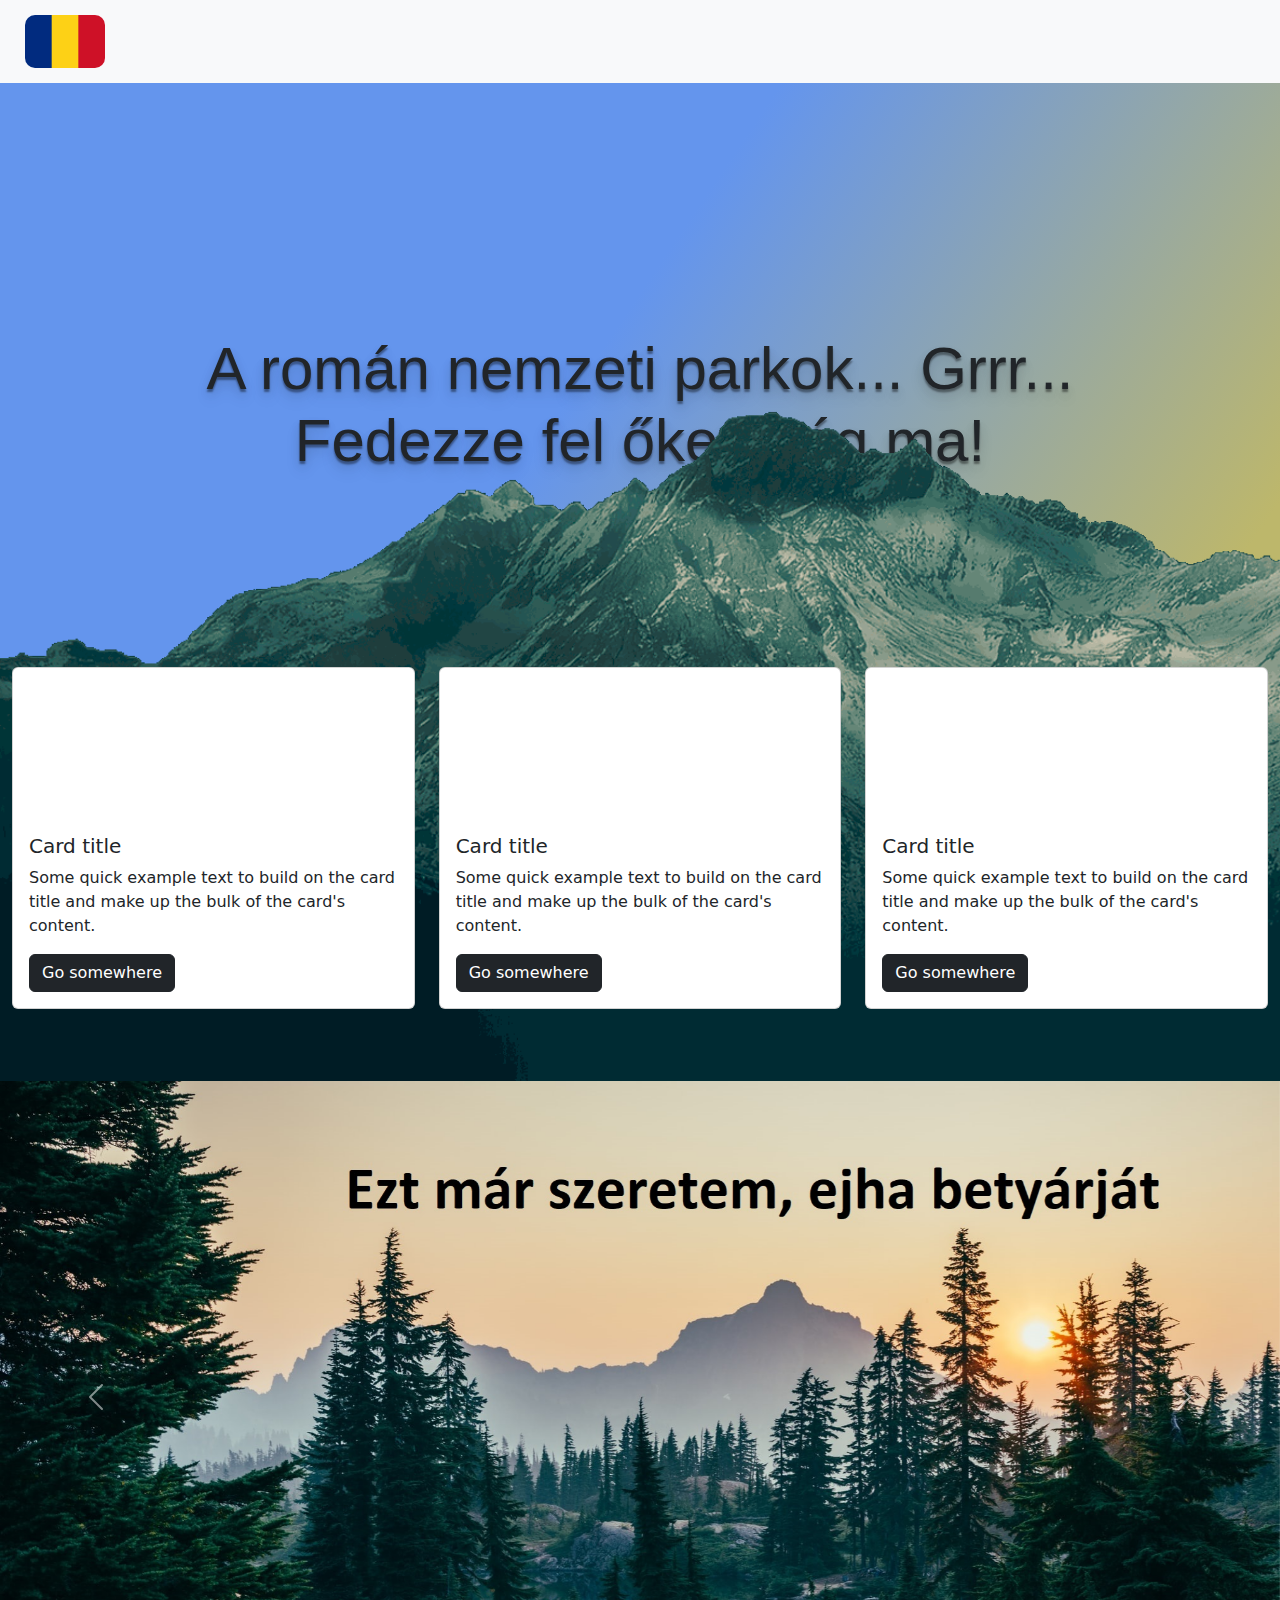
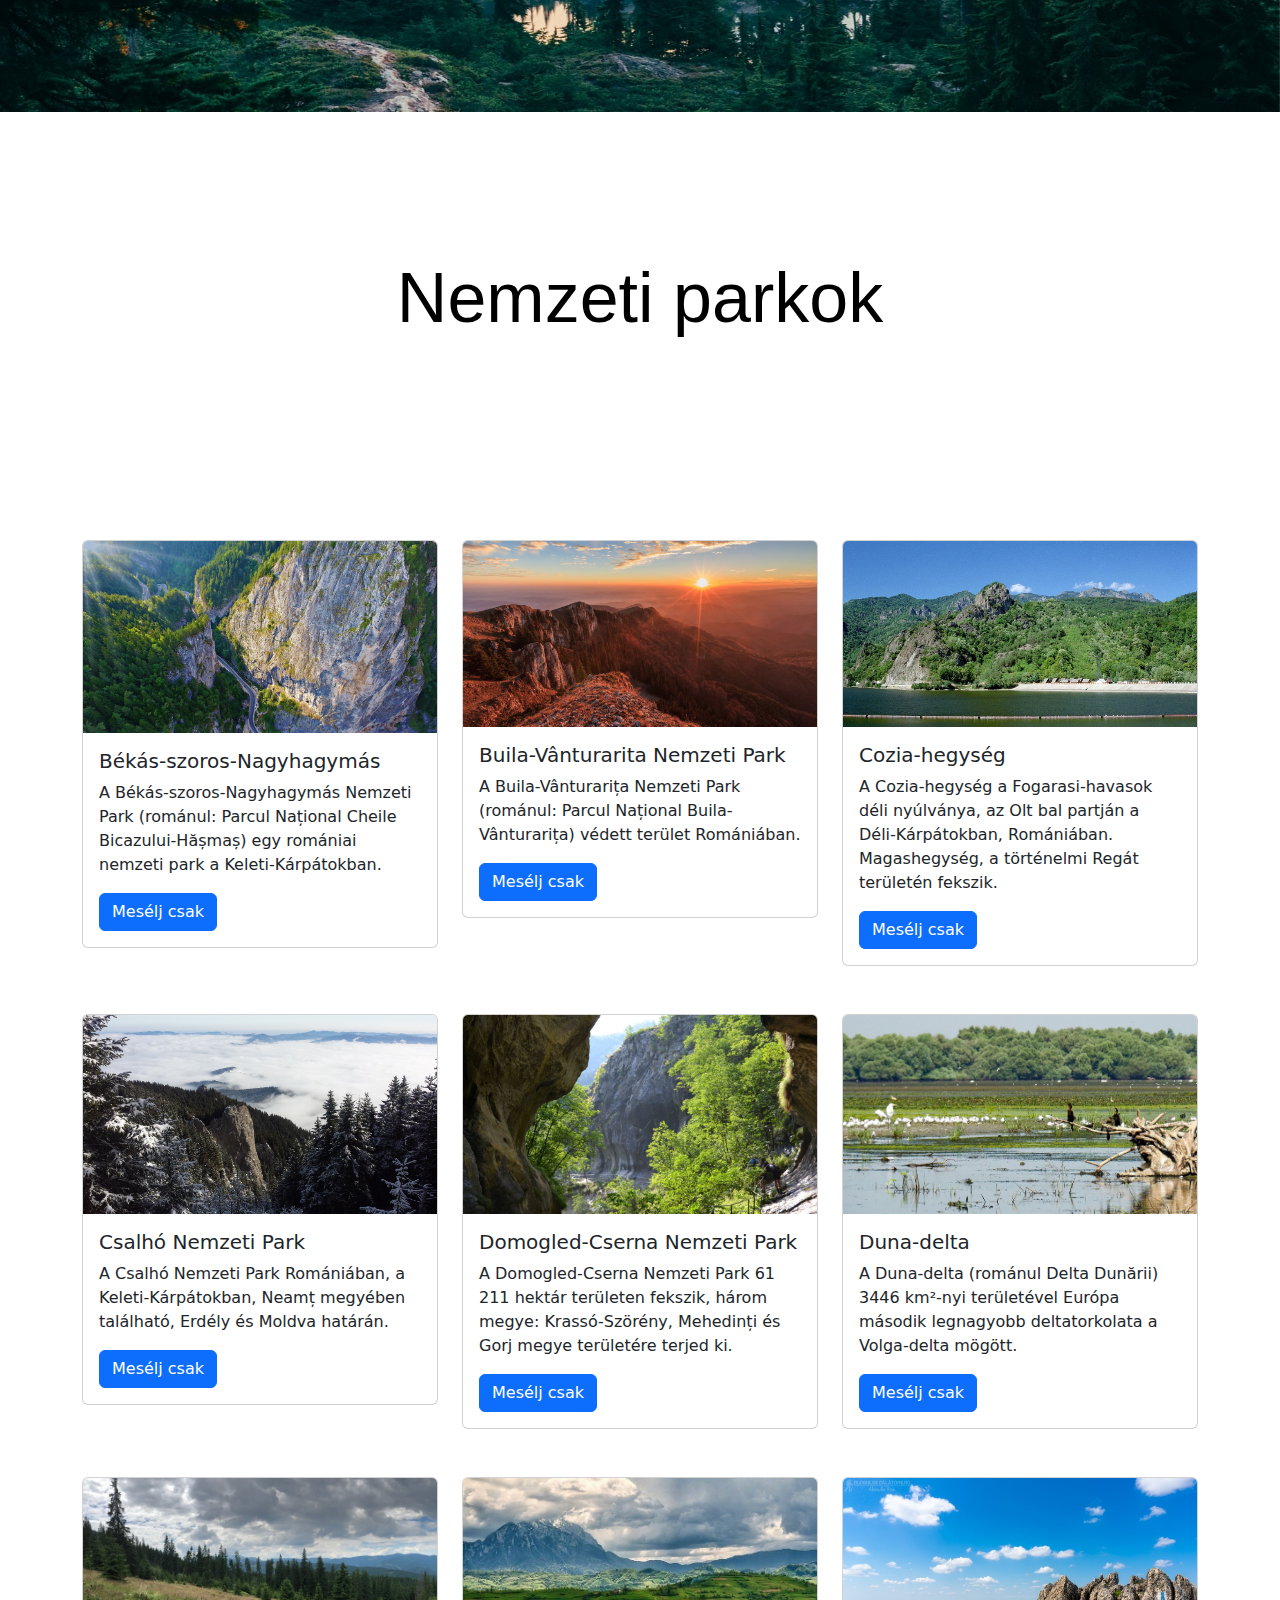
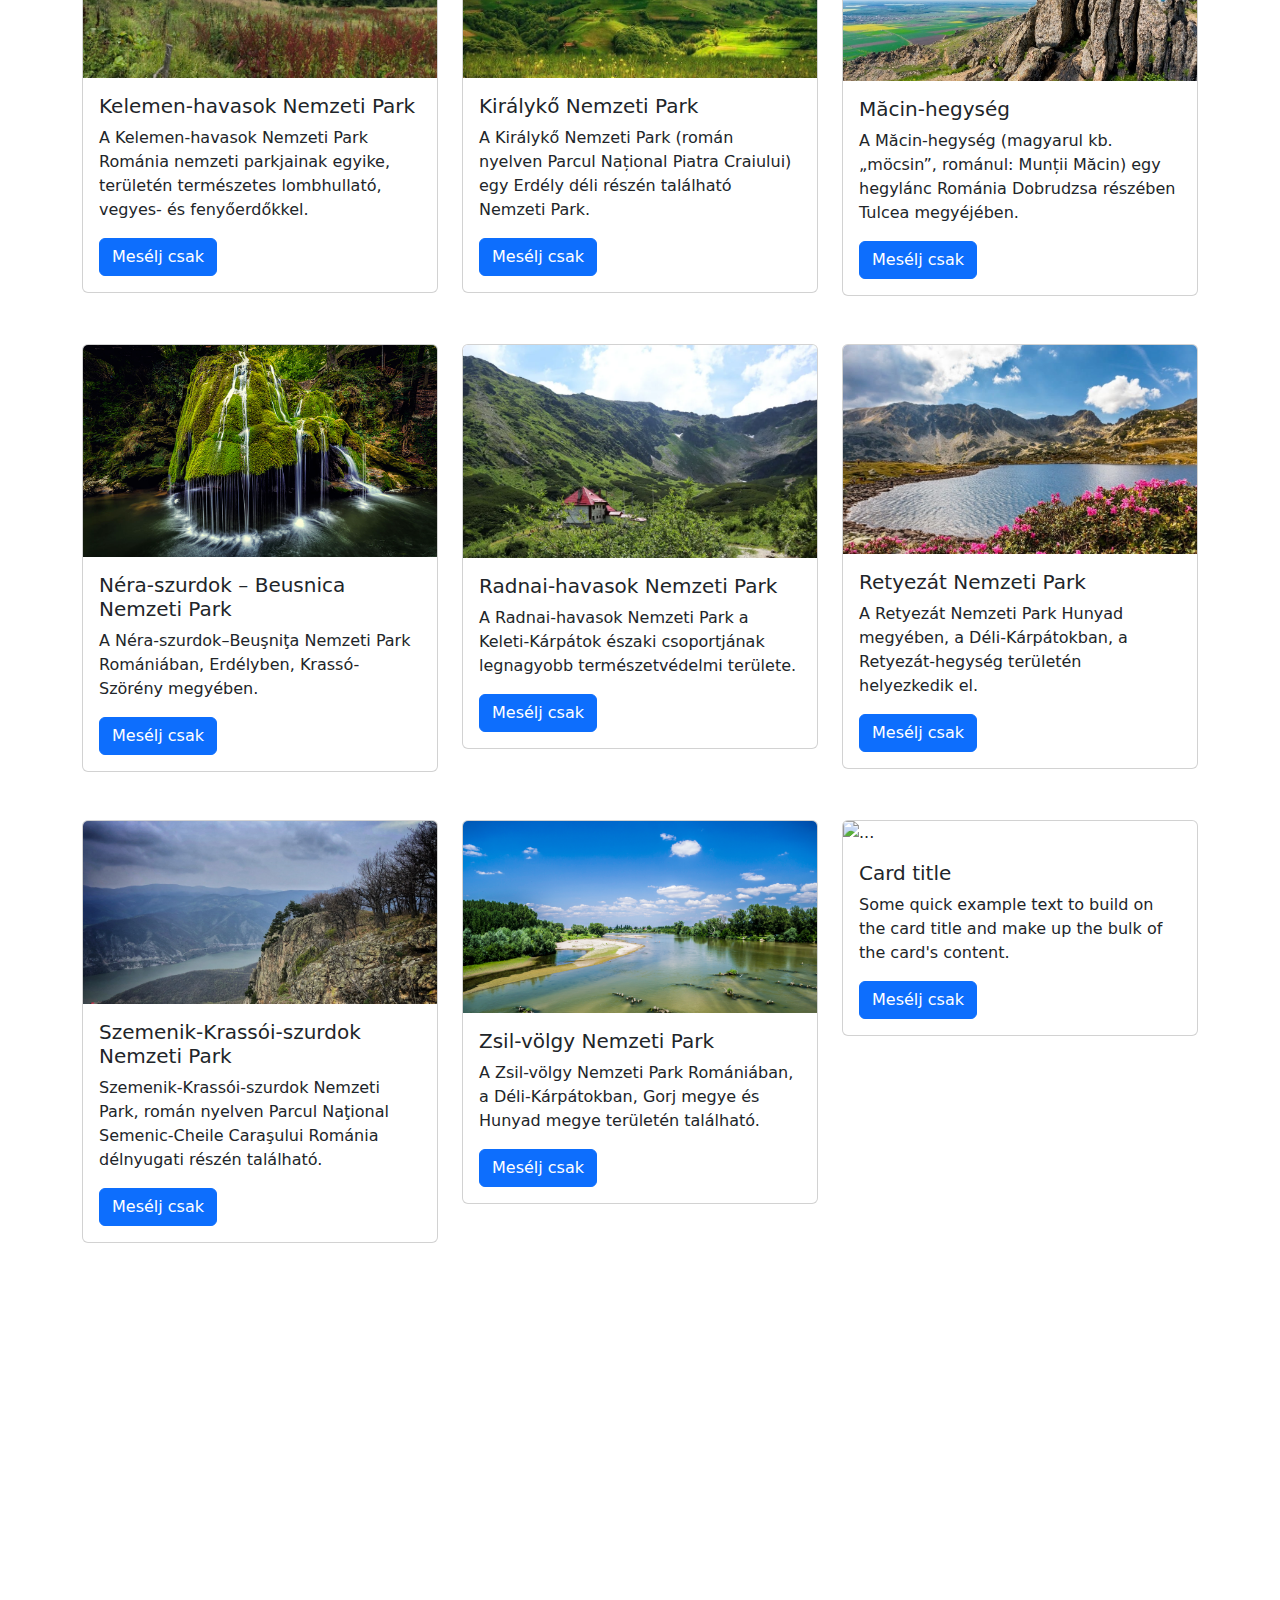
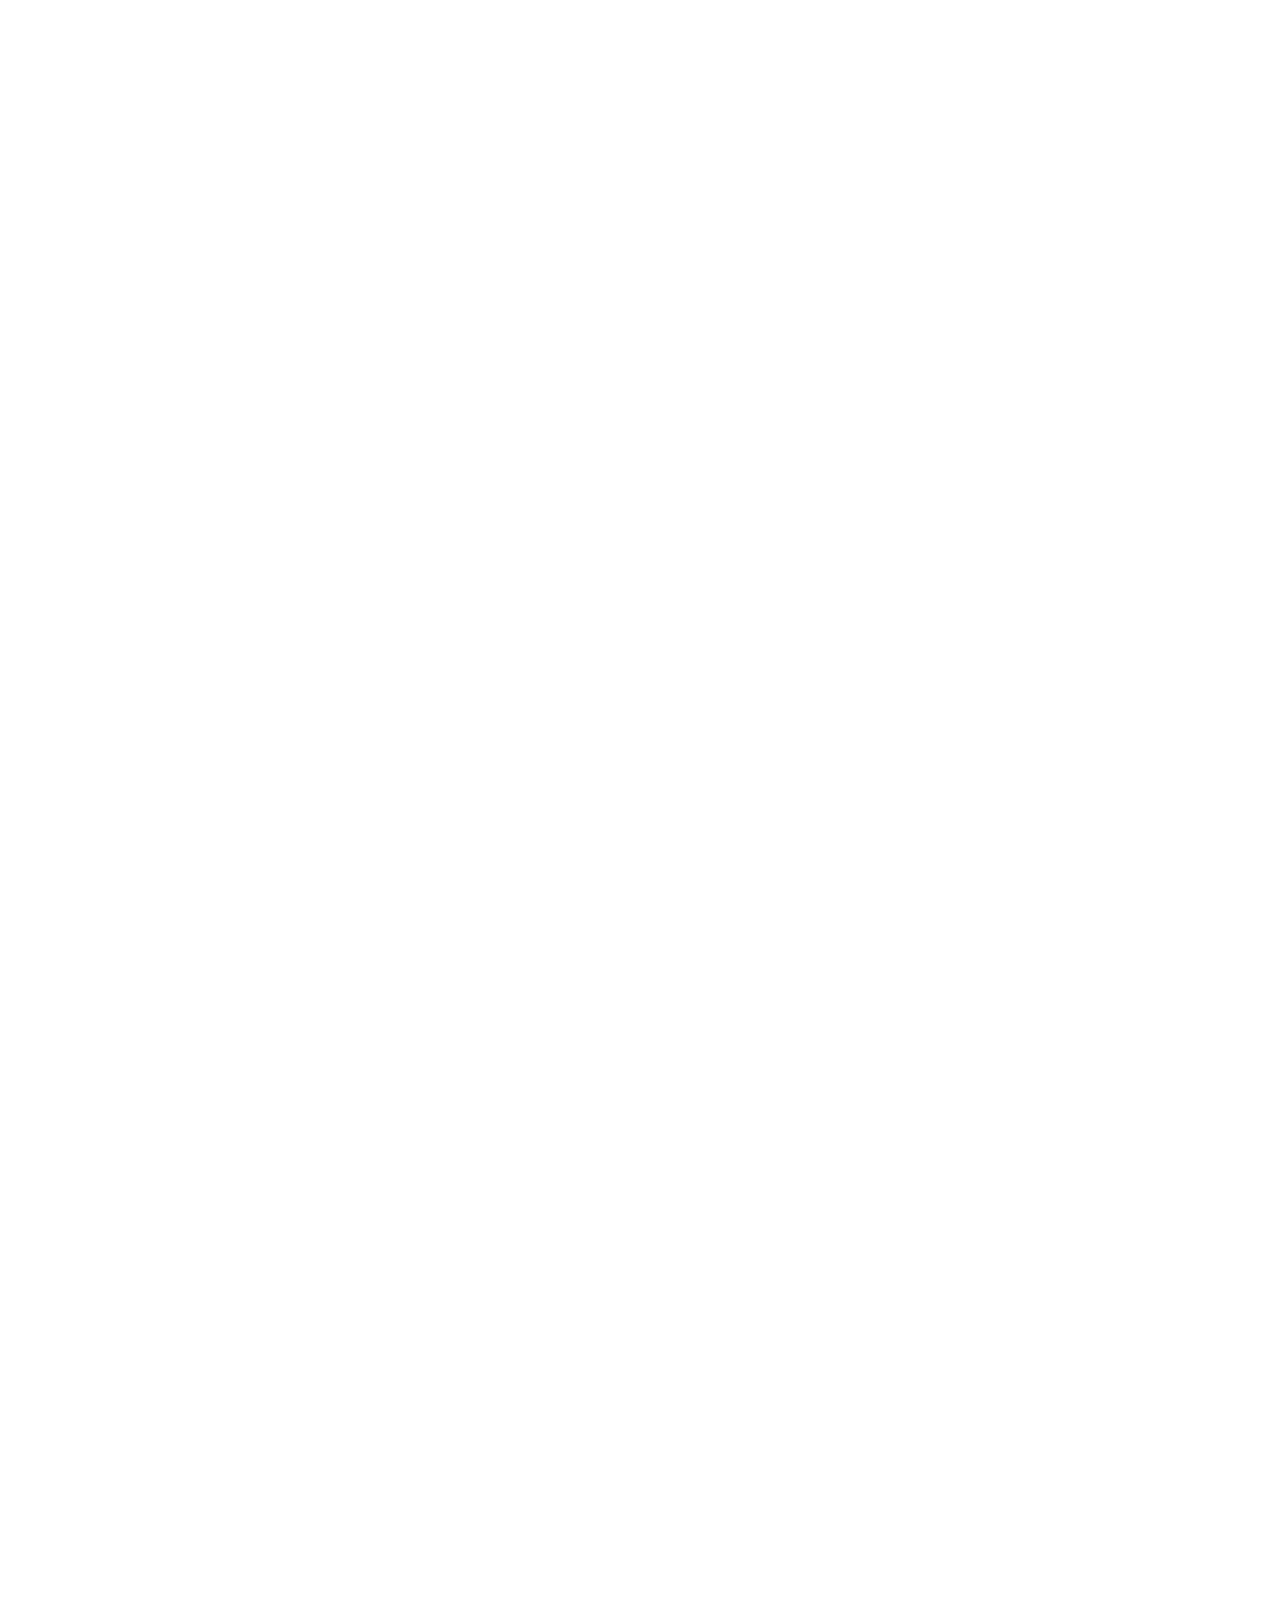
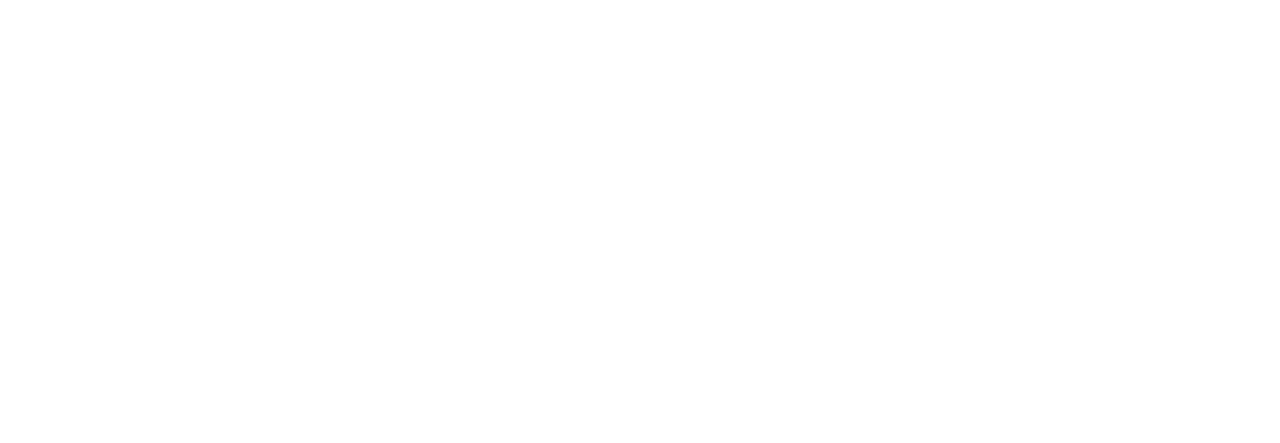
==== commit b35932b4: "v11" ====
--- a/index.html
+++ b/index.html
@@ -889,7 +889,49 @@
 A park állatvilága sokszínű: emlősök, madarak, halak, kétéltűek és hüllők, néhány védett faj szerepel az IUCN Vörös Listáján is.
 
 <iframe class="w-100" src="https://www.google.com/maps/embed?pb=!1m18!1m12!1m3!1d2813.5163006767993!2d21.95870597625725!3d45.1563938710706!2m3!1f0!2f0!3f0!3m2!1i1024!2i768!4f13.1!3m3!1m2!1s0x4751d1f9a1a1993d%3A0xe489cb5935fb97c3!2sSzemenik-Krass%C3%B3i-szurdok%20Nemzeti%20Park!5e0!3m2!1shu!2shu!4v1710860191025!5m2!1shu!2shu" width="600" height="450" style="border:0;" allowfullscreen="" loading="lazy" referrerpolicy="no-referrer-when-downgrade"></iframe>
-</div><div class="col-6"> </div></div></div>
+</div><div class="col-6"><img class="rounded-5" src="img/parks_card_list/szksz2.jpg" alt="Szemenik-Krassói-szurdok Nemzeti Park"> </div></div></div>
+    </div>
+  </div>
+</div>
+
+
+            </div>
+          </div>
+        </div>
+        <div class="col-lg-4">
+          <div class="card mt-5 w-100" style="width: 18rem;">
+            <img src="img/parks_card_list/zsv3.jpg" class="card-img-top" alt="Zsil-völgy Nemzeti Park">
+            <div class="card-body">
+              <h5 class="card-title">Zsil-völgy Nemzeti Park</h5>
+              <p class="card-text">A Zsil-völgy Nemzeti Park Romániában, a Déli-Kárpátokban, Gorj megye és Hunyad megye területén található.</p>
+
+
+              <!-- Button trigger modal -->
+<button type="button" class="btn btn-primary" data-bs-toggle="modal" data-bs-target="#exampleModal14">
+  Mesélj csak
+</button>
+
+<!-- Modal -->
+<div class="modal fade" id="exampleModal14" tabindex="-1" aria-labelledby="exampleModalLabel" aria-hidden="true">
+  <div class="modal-dialog modal-fullscreen">
+    <div class="modal-content">
+      <div class="modal-header">
+        <h1 class="modal-title fs-5" id="exampleModalLabel">Zsil-völgy Nemzeti Park</h1>
+        <button type="button" class="btn-close" data-bs-dismiss="modal" aria-label="Close"></button>
+      </div>
+      <div class="modal-body"><div class="row"><div class="col-6">
+
+
+A Zsil-völgy Nemzeti Park Romániában, a Déli-Kárpátokban, Gorj megye és Hunyad megye területén található. A Nemzeti Park 2005-ben alakult. Az IUCN II. kategóriába sorolt nemzeti park teljes területe 11,127 hektár. A Nemzeti Park területéből 582 ha Hunyad megye, míg 10 545 ha Gorj megye területére esik.
+<br><br><strong>
+Fekvése</strong><br><br>
+A Dévát és Filiaşi-t összekötő DN66-os út szeli át.
+<br><br><strong>
+A Zsil-völgy története</strong><br><br>
+A Zsil-völgy (Petrozsényi-medence) a 19. század közepéig gyéren lakott terület volt. A Zsil-völgy vidékét csak a 15–16. században említették először az oklevelekben „Syl havasa” néven egy Déváról, Lóránt Lepes erdélyi alvajda által keltezett, 1419-ből való oklevélben, melyben egy demsusi kenéz: Musina birtokrészeit sorolta fel, majd 1494-ben II. Ulászló király Budán kelt oklevele említette a területet adománylevelében, melyben malomvízi Kendefy Mihálynak adományozta a Magyar- és Oláh-Syl folyó mentén Pterela, Malu és Nyakmezeki nevű szántókat, kaszálókat és legelőhelyeket. A királyi adománylevél megerősíti a Syl völgyének a malomvízi birtokhoz való tartozását, de az adománylevél szövegéből az is kitűnik, hogy a Syl mente abban az időben még lakatlan terület volt, mivel falvakat nem említ, csak kaszálókat és legelőket.
+
+<iframe class="w-100" src="https://www.google.com/maps/embed?pb=!1m18!1m12!1m3!1d2805.6980807867085!2d23.379333576265896!3d45.3145241710719!2m3!1f0!2f0!3f0!3m2!1i1024!2i768!4f13.1!3m3!1m2!1s0x474deb1fb92cbe29%3A0xdadf42f8a88eb586!2sZsil-v%C3%B6lgy%20Nemzeti%20Park!5e0!3m2!1shu!2shu!4v1710859378696!5m2!1shu!2shu" width="600" height="450" style="border:0;" allowfullscreen="" loading="lazy" referrerpolicy="no-referrer-when-downgrade"></iframe>
+</div><div class="col-6"><img class="rounded-5" src="img/parks_card_list/szksz2.jpg" alt="Zsil-völgy Nemzeti Park"></div></div>  </div>
     </div>
   </div>
 </div>
@@ -907,38 +949,6 @@
 
 
               <!-- Button trigger modal -->
-<button type="button" class="btn btn-primary" data-bs-toggle="modal" data-bs-target="#exampleModal14">
-  Mesélj csak
-</button>
-
-<!-- Modal -->
-<div class="modal fade" id="exampleModal14" tabindex="-1" aria-labelledby="exampleModalLabel" aria-hidden="true">
-  <div class="modal-dialog modal-fullscreen">
-    <div class="modal-content">
-      <div class="modal-header">
-        <h1 class="modal-title fs-5" id="exampleModalLabel">Modal title</h1>
-        <button type="button" class="btn-close" data-bs-dismiss="modal" aria-label="Close"></button>
-      </div>
-      <div class="modal-body">
-        
-      </div>
-    </div>
-  </div>
-</div>
-
-
-            </div>
-          </div>
-        </div>
-        <div class="col-lg-4">
-          <div class="card mt-5 w-100" style="width: 18rem;">
-            <img src="..." class="card-img-top" alt="...">
-            <div class="card-body">
-              <h5 class="card-title">Card title</h5>
-              <p class="card-text">Some quick example text to build on the card title and make up the bulk of the card's content.</p>
-
-
-              <!-- Button trigger modal -->
 <button type="button" class="btn btn-primary" data-bs-toggle="modal" data-bs-target="#exampleModal15">
   Mesélj csak
 </button>
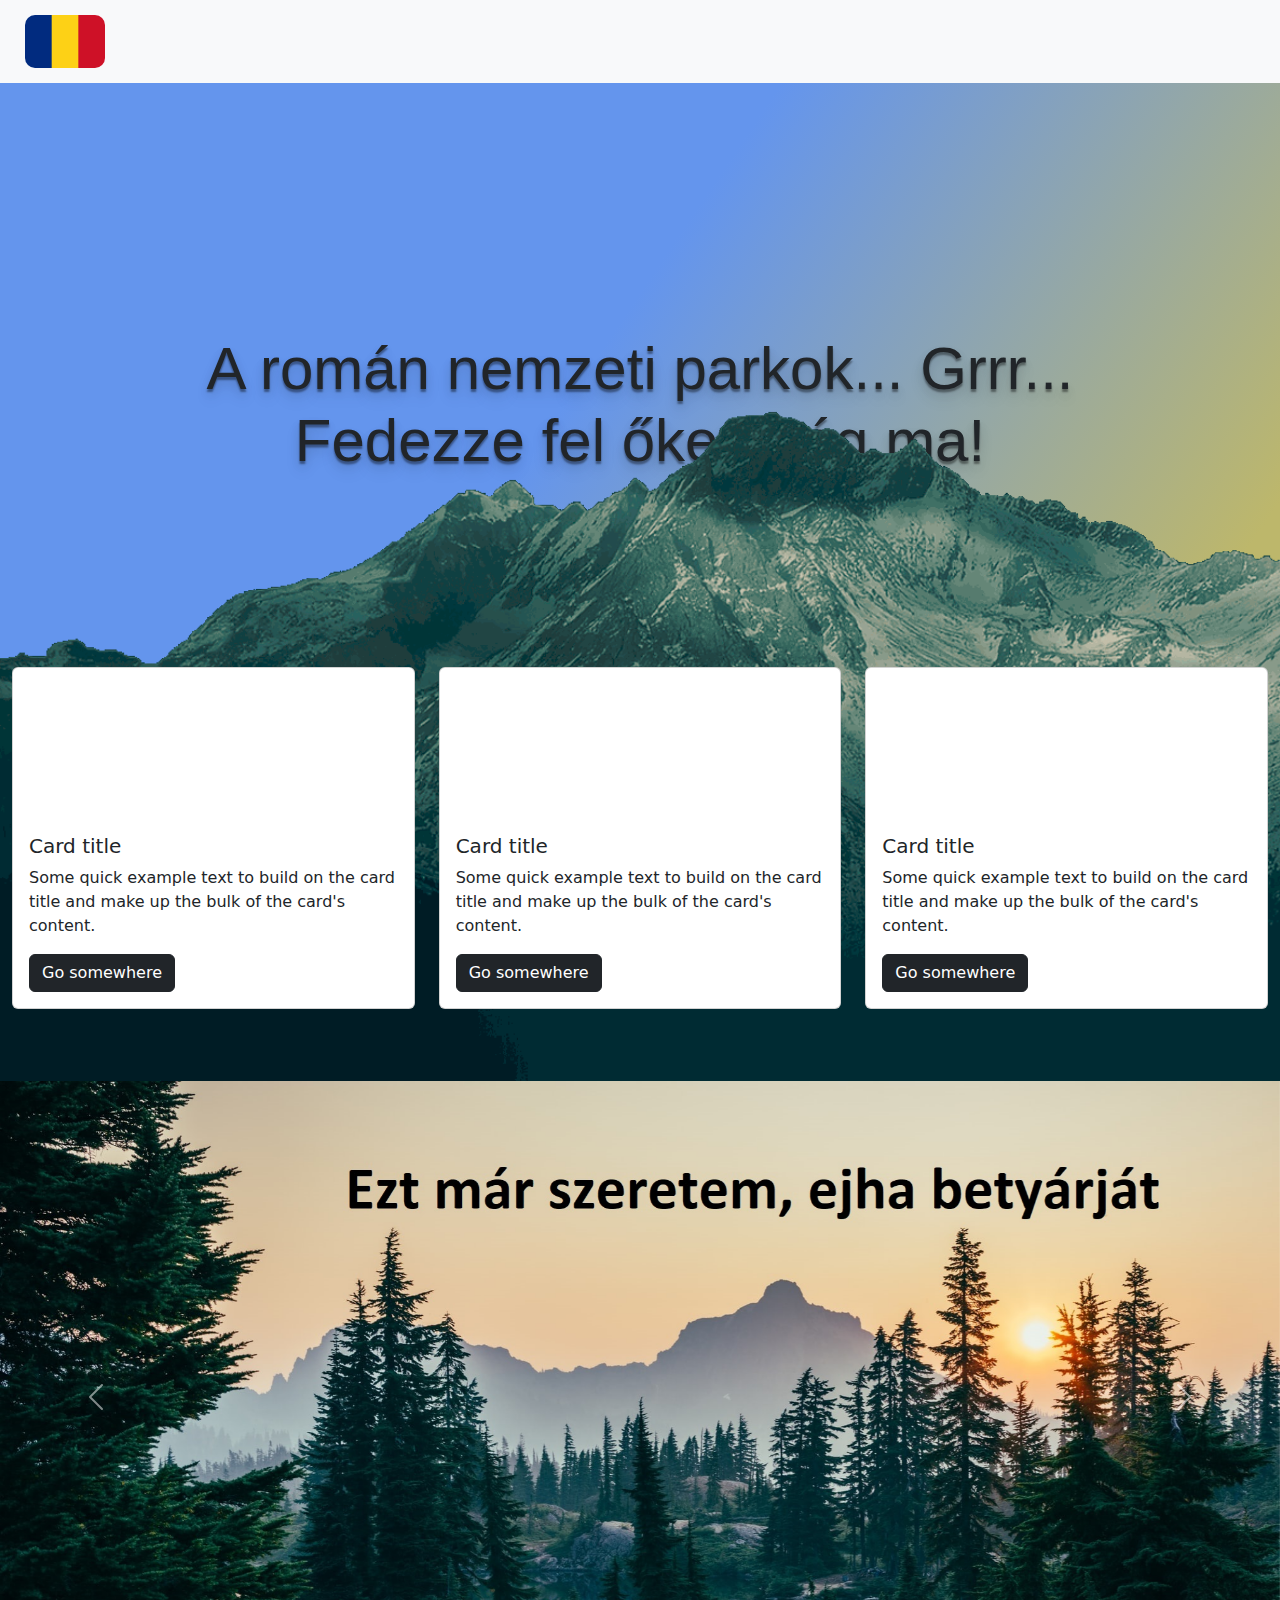
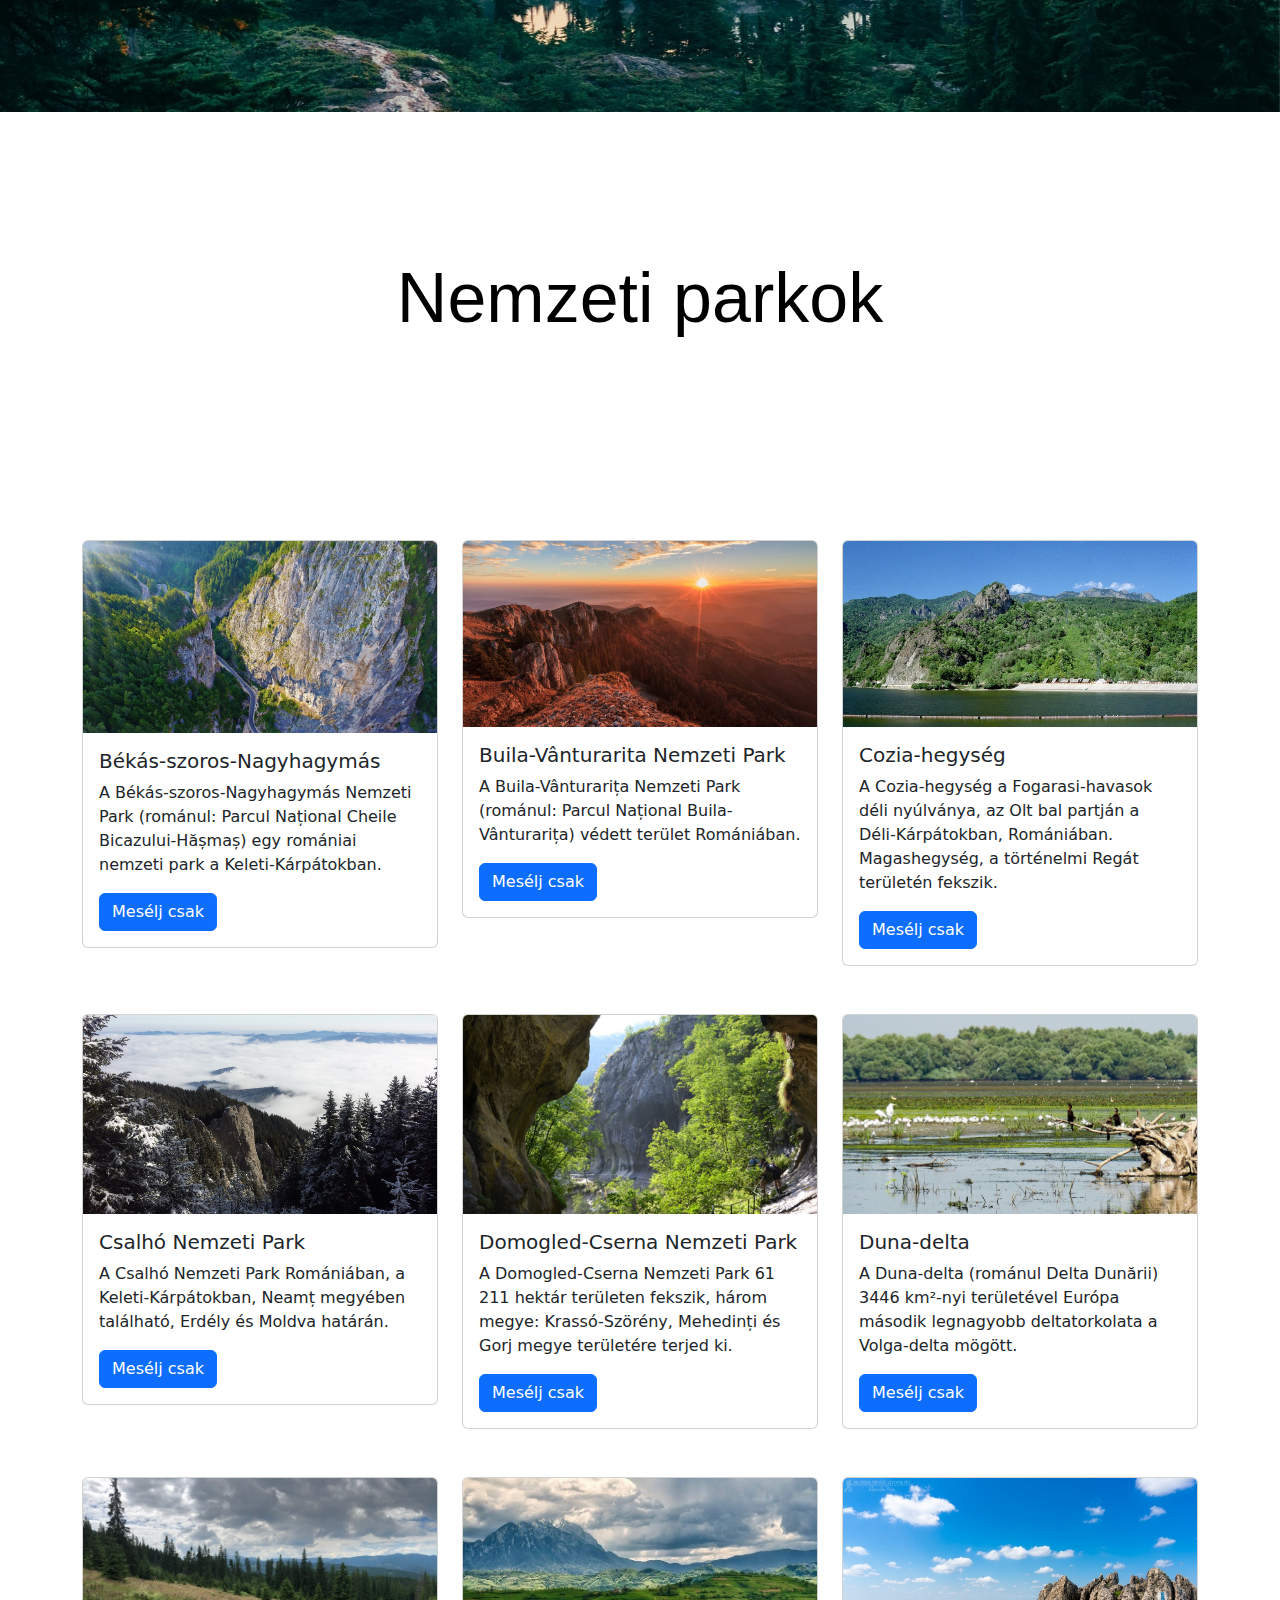
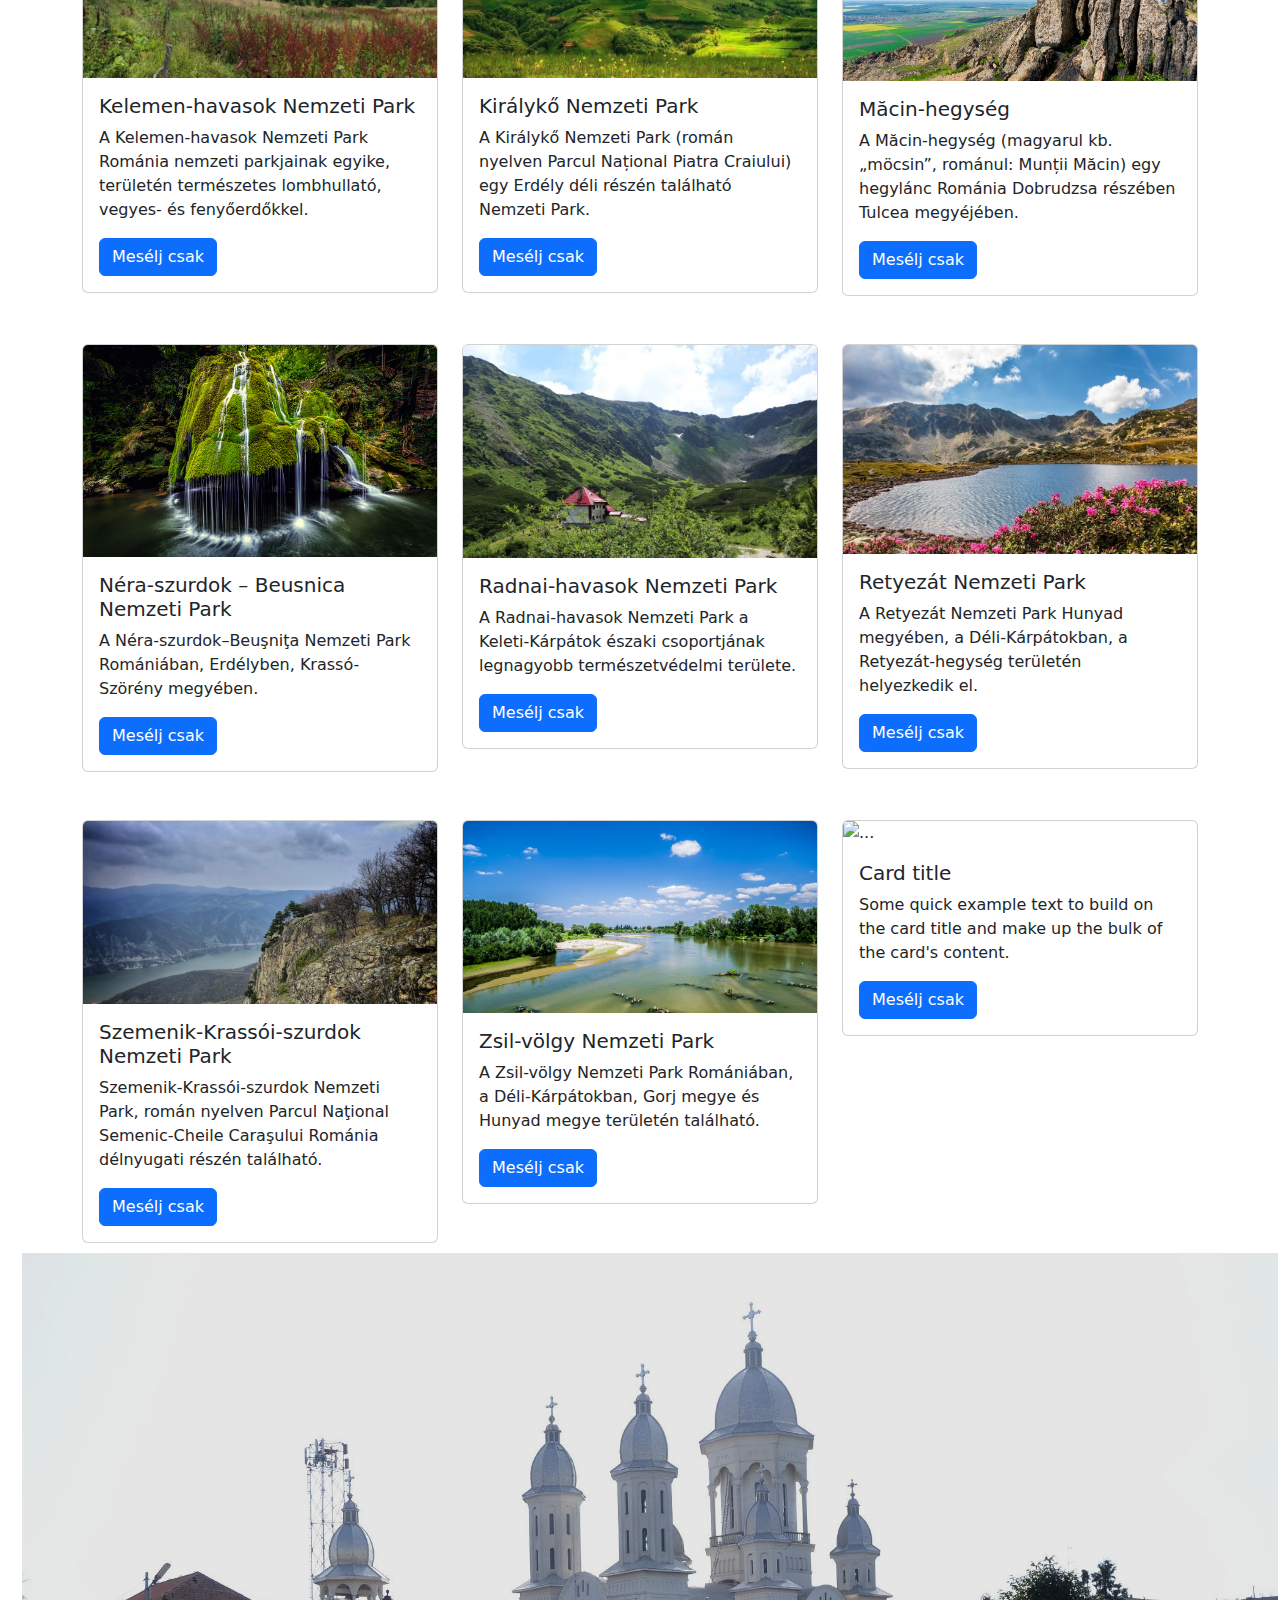
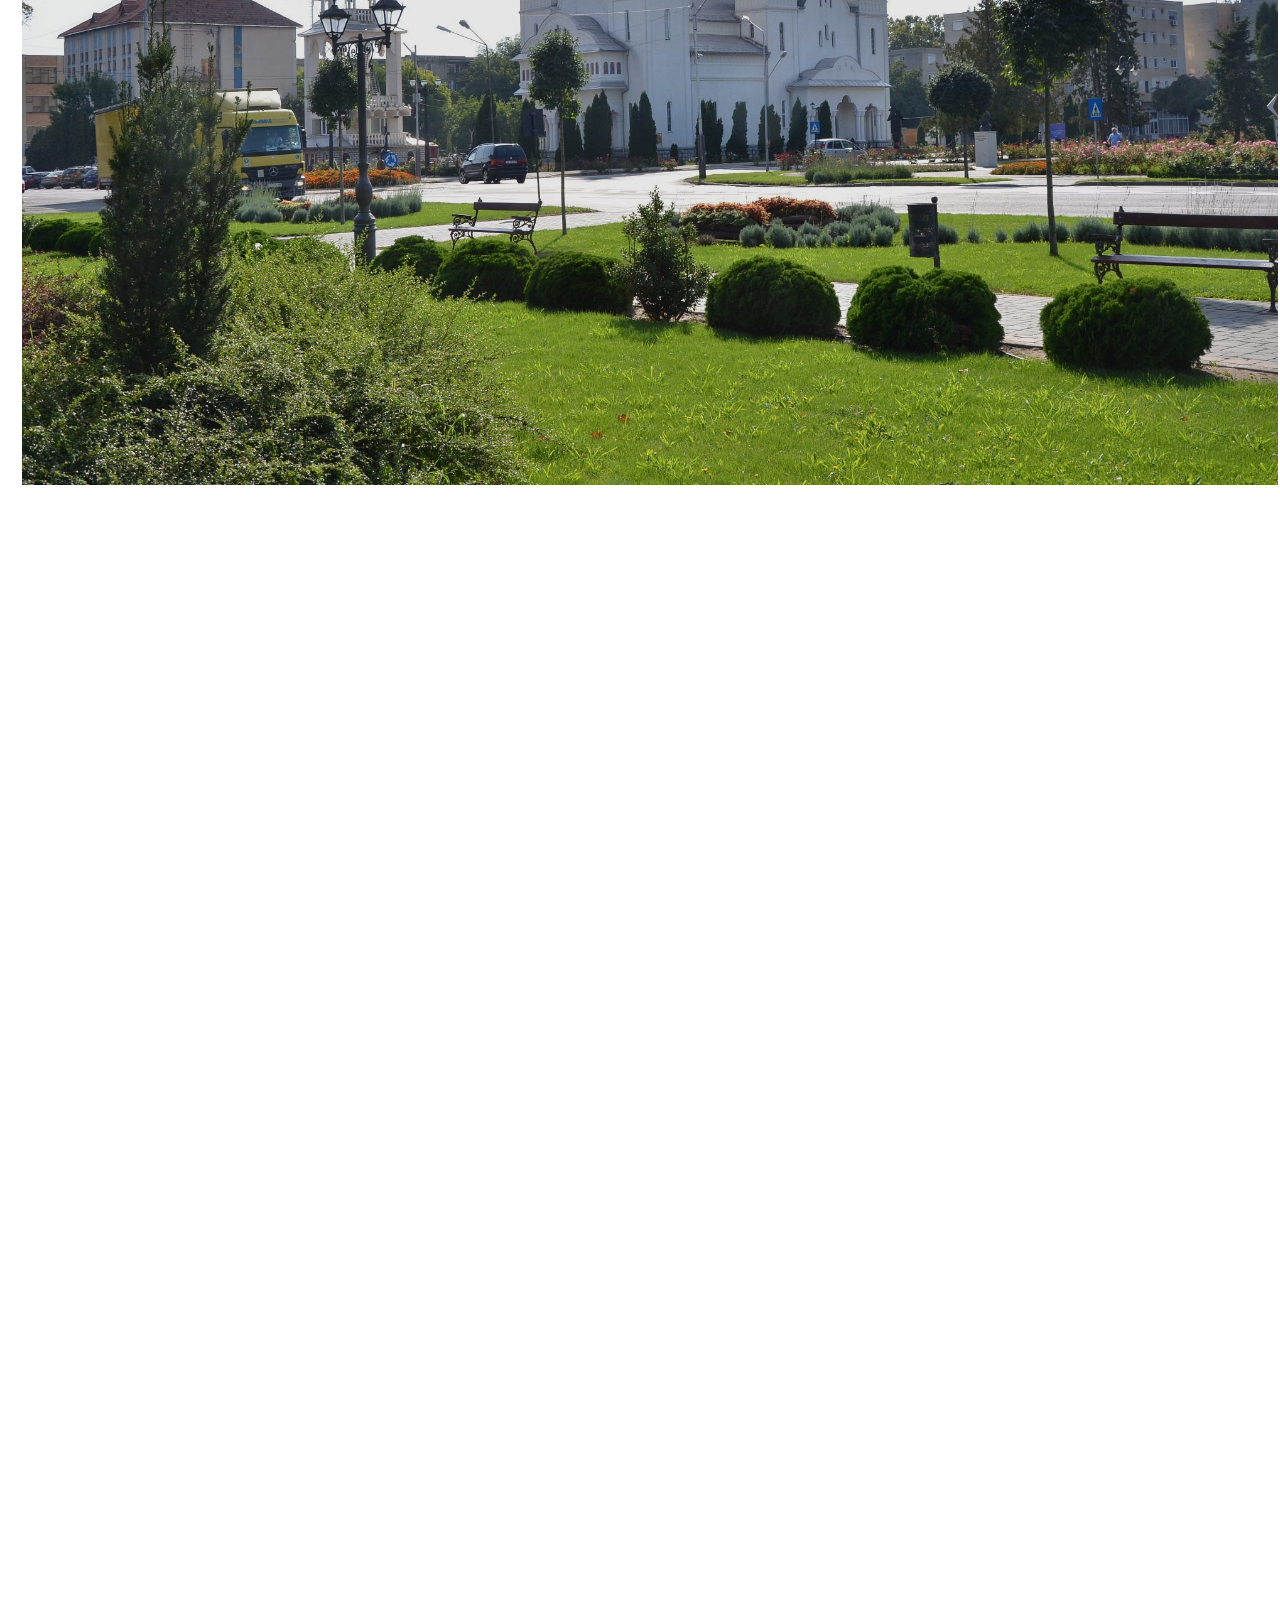
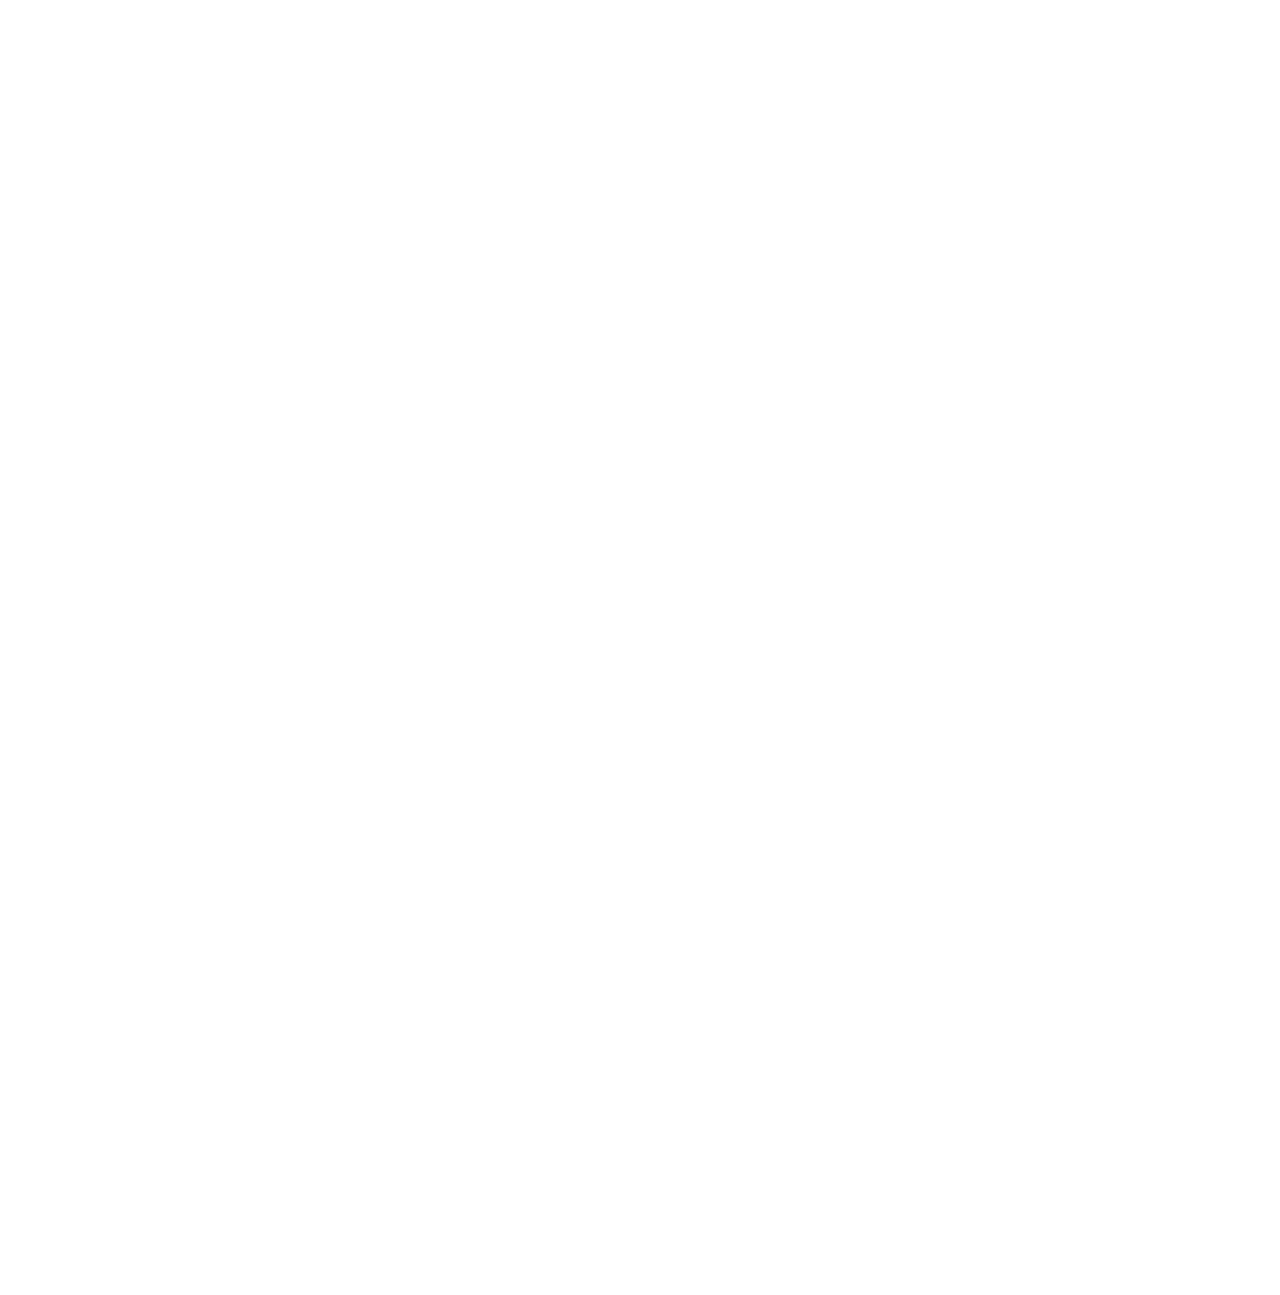
==== commit f5db79df: "v12" ====
--- a/index.html
+++ b/index.html
@@ -982,7 +982,21 @@
 
 
 
-
+<div class="container-fluid csapat">
+  <figure class="snip1477">
+    <img src="img/nagyon-szep.jpg" alt="sample38" />
+    <div class="title">
+      <div>
+        <h2>Penny</h2>
+        <h4>Tool</h4>
+      </div>
+    </div>
+    <figcaption>
+      <p>Csapatunk nagyon eltökélt munkájában, ahogy ez a képen is látható. Rendkívül lelkesek vagyunk hogy megcsavarjuk a medúzákat és meghörpintsünk egy 70 forintos bodza italt! Csatlakozz te is a csapatunkba, és csavarjuk együtt a medúzákat! Az inner join legyen veletek!</p>
+    </figcaption>
+    <a href="#"></a>
+  </figure>
+</div>
 
 
 
@@ -1004,6 +1018,6 @@
 <script src="js.js"></script>
       <script src="https://cdn.jsdelivr.net/npm/@popperjs/core@2.11.8/dist/umd/popper.min.js" integrity="sha384-I7E8VVD/ismYTF4hNIPjVp/Zjvgyol6VFvRkX/vR+Vc4jQkC+hVqc2pM8ODewa9r" crossorigin="anonymous"></script>
 <script src="https://cdn.jsdelivr.net/npm/bootstrap@5.3.3/dist/js/bootstrap.min.js" integrity="sha384-0pUGZvbkm6XF6gxjEnlmuGrJXVbNuzT9qBBavbLwCsOGabYfZo0T0to5eqruptLy" crossorigin="anonymous"></script>
- </body>
+</body>
 </html>
 
--- a/style.css
+++ b/style.css
@@ -91,4 +91,118 @@
 .modal-body {
   font-family: sans-serif;
   text-align: justify;
+}
+
+
+
+
+
+
+
+
+
+
+
+
+
+@import url(https://fonts.googleapis.com/css?family=Raleway:400,500,700);
+@import url(https://code.ionicframework.com/ionicons/2.0.1/css/ionicons.min.css);
+figure.snip1477 {
+  font-family: 'Raleway', Arial, sans-serif;
+  position: relative;
+  overflow: hidden;
+  margin: 10px;
+  width: 100%;
+  color: #ffffff;
+  text-align: center;
+  font-size: 30px;
+  background-color: #000000;
+}
+figure.snip1477 *,
+figure.snip1477 *:before,
+figure.snip1477 *:after {
+  -webkit-box-sizing: border-box;
+  box-sizing: border-box;
+  -webkit-transition: all 0.55s ease;
+  transition: all 0.55s ease;
+}
+figure.snip1477 img {
+  max-width: 100%;
+  backface-visibility: hidden;
+  vertical-align: top;
+  opacity: 0.9;
+}
+figure.snip1477 .title {
+  position: absolute;
+
+  left: 25px;
+  padding: 5px 10px 10px;
+}
+
+figure.snip1477 h2,
+figure.snip1477 h4 {
+  margin: 0;
+  text-transform: uppercase;
+}
+figure.snip1477 h2 {
+  font-weight: 400;
+}
+figure.snip1477 h4 {
+  display: block;
+  font-weight: 700;
+  background-color: #ffffff;
+  padding: 5px 10px;
+  color: #000000;
+}
+figure.snip1477 figcaption {
+  position: absolute;
+  bottom: 10%;
+  left: 25px;
+  text-align: left;
+  opacity: 0;
+  padding: 5px 60px 5px 10px;
+  font-size: 0.8em;
+  font-weight: 500;
+  letter-spacing: 1.5px;
+}
+figure.snip1477 figcaption p {
+  margin: 0;
+}
+figure.snip1477 a {
+  position: absolute;
+  top: 0;
+  bottom: 0;
+  left: 0;
+  right: 0;
+}
+figure.snip1477:hover img,
+figure.snip1477.hover img {
+  zoom: 1;
+  filter: alpha(opacity=35);
+  -webkit-opacity: 0.35;
+  opacity: 0.35;
+}
+figure.snip1477:hover .title:before,
+figure.snip1477.hover .title:before,
+figure.snip1477:hover .title:after,
+figure.snip1477.hover .title:after,
+figure.snip1477:hover .title div:before,
+figure.snip1477.hover .title div:before,
+figure.snip1477:hover .title div:after,
+figure.snip1477.hover .title div:after {
+  -webkit-transform: translate(0, 0);
+  transform: translate(0, 0);
+}
+figure.snip1477:hover .title:before,
+figure.snip1477.hover .title:before,
+figure.snip1477:hover .title:after,
+figure.snip1477.hover .title:after {
+  -webkit-transition-delay: 0.15s;
+  transition-delay: 0.15s;
+}
+figure.snip1477:hover figcaption,
+figure.snip1477.hover figcaption {
+  opacity: 1;
+  -webkit-transition-delay: 0.2s;
+  transition-delay: 0.2s;
 }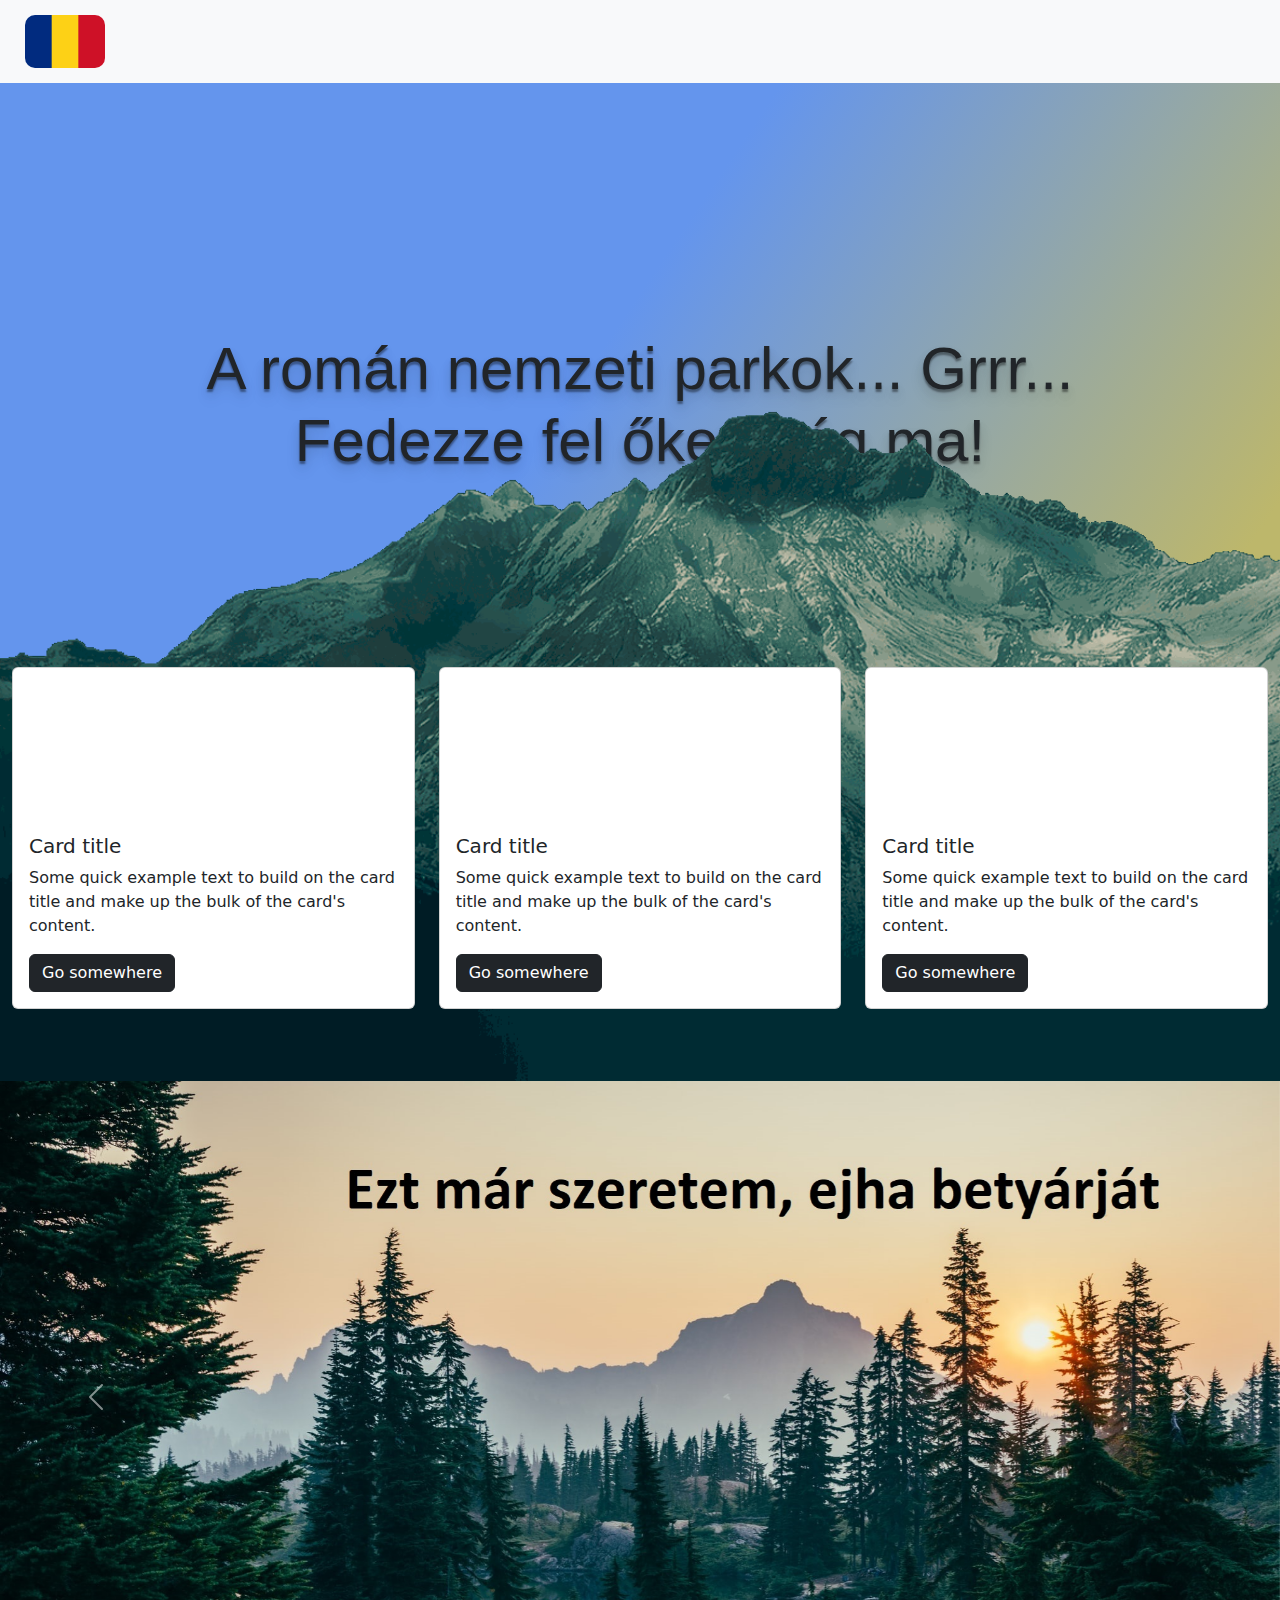
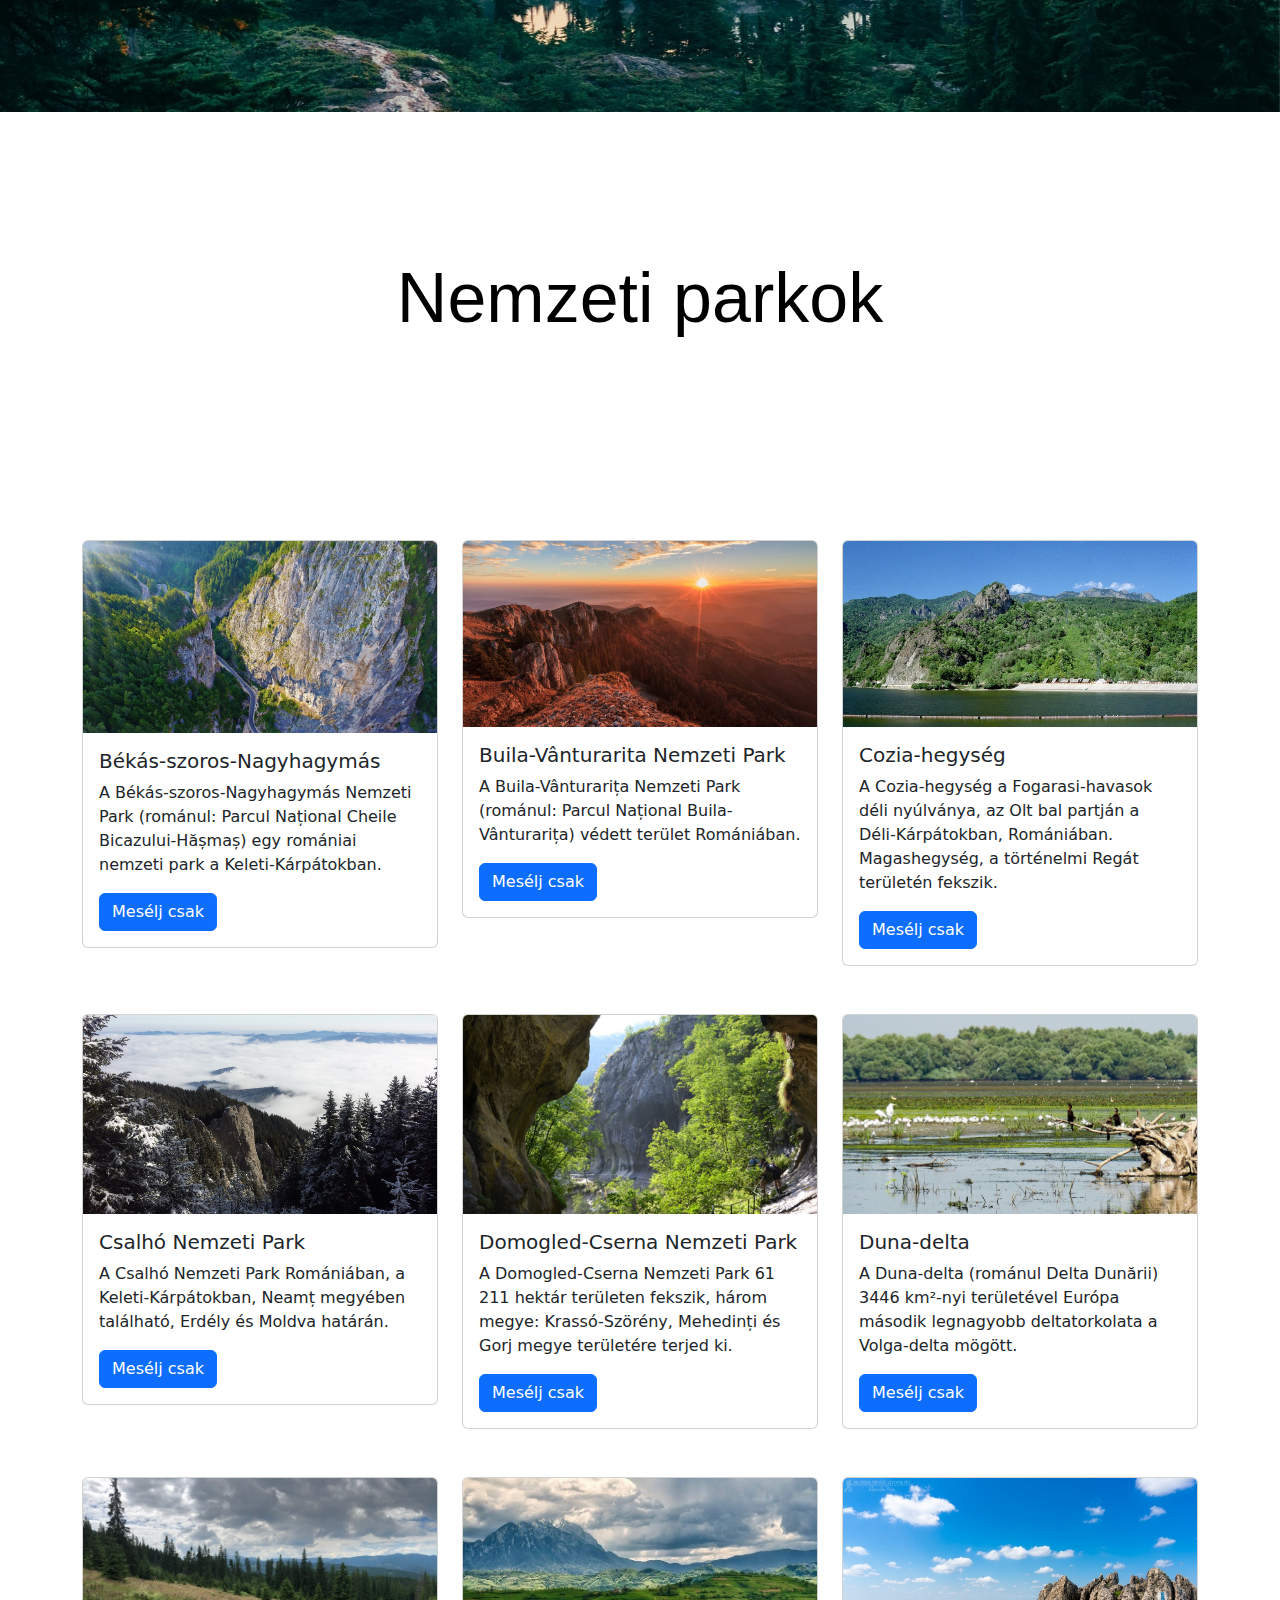
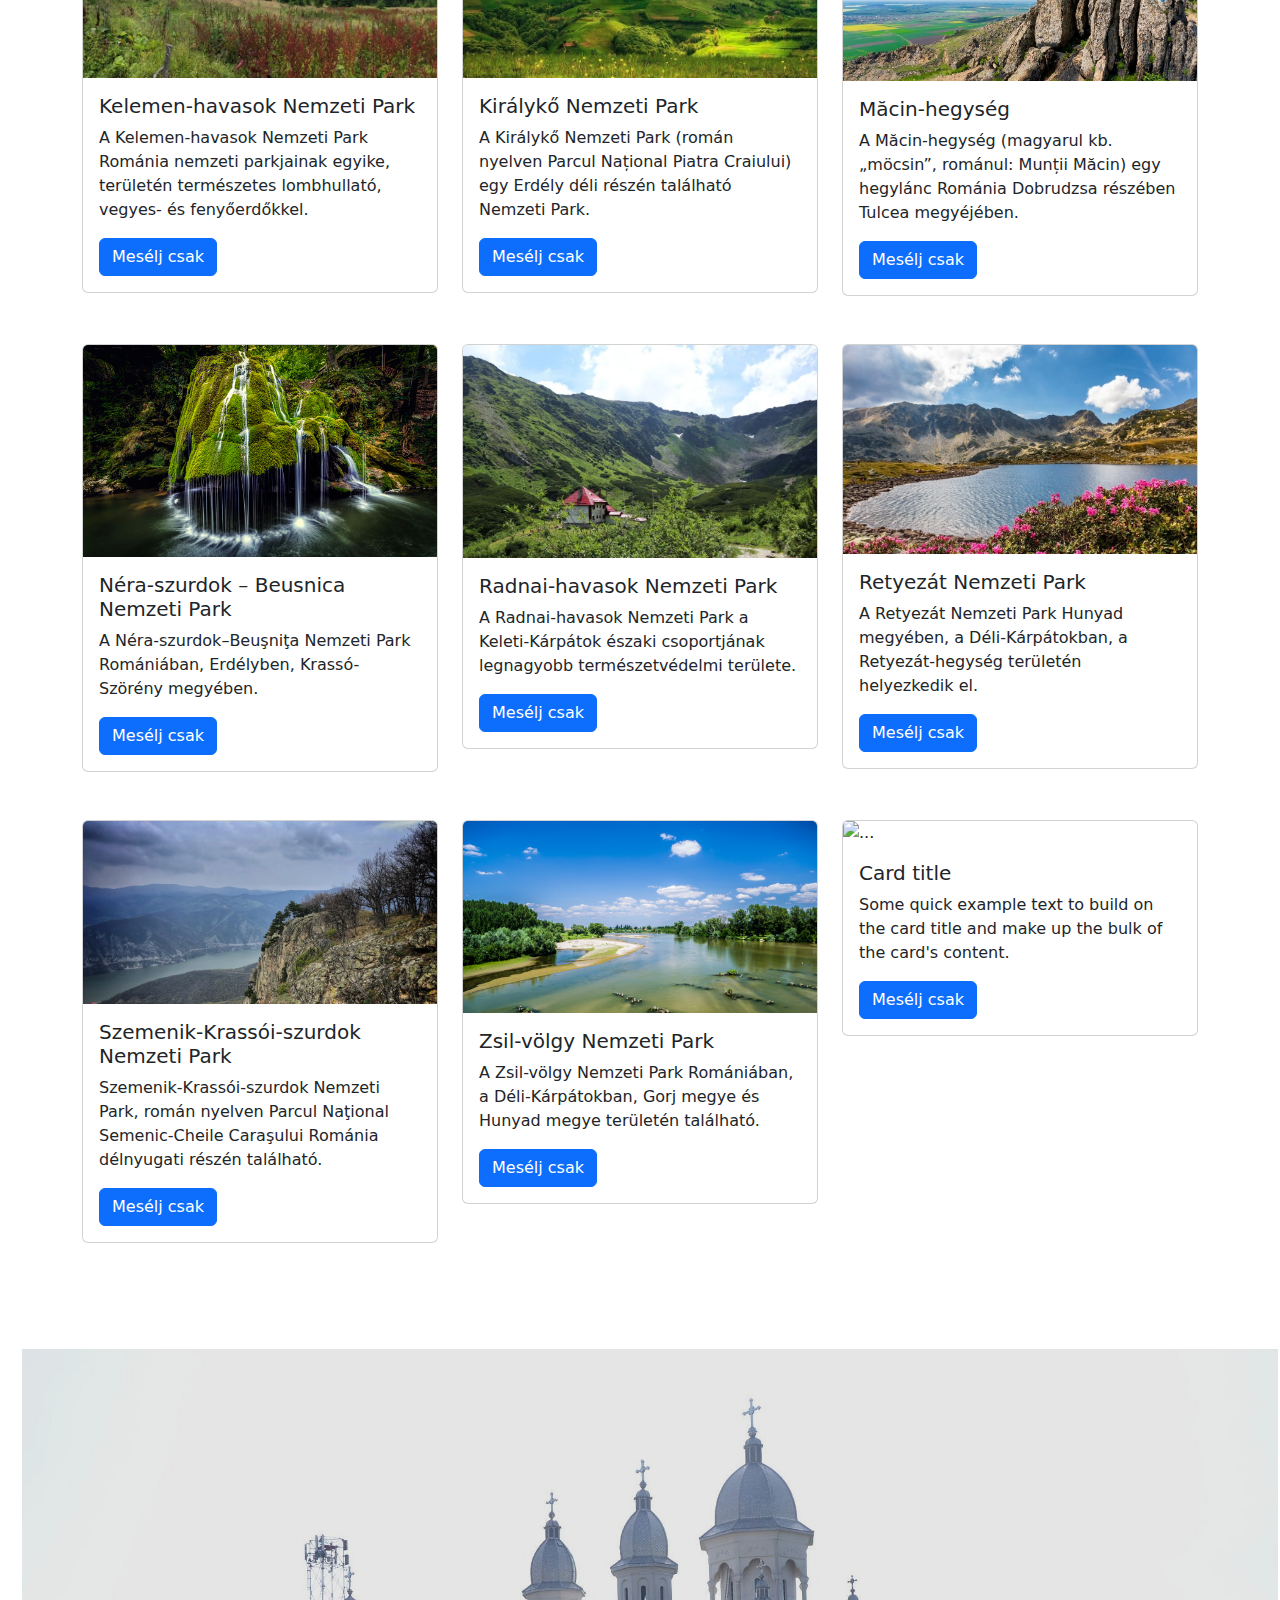
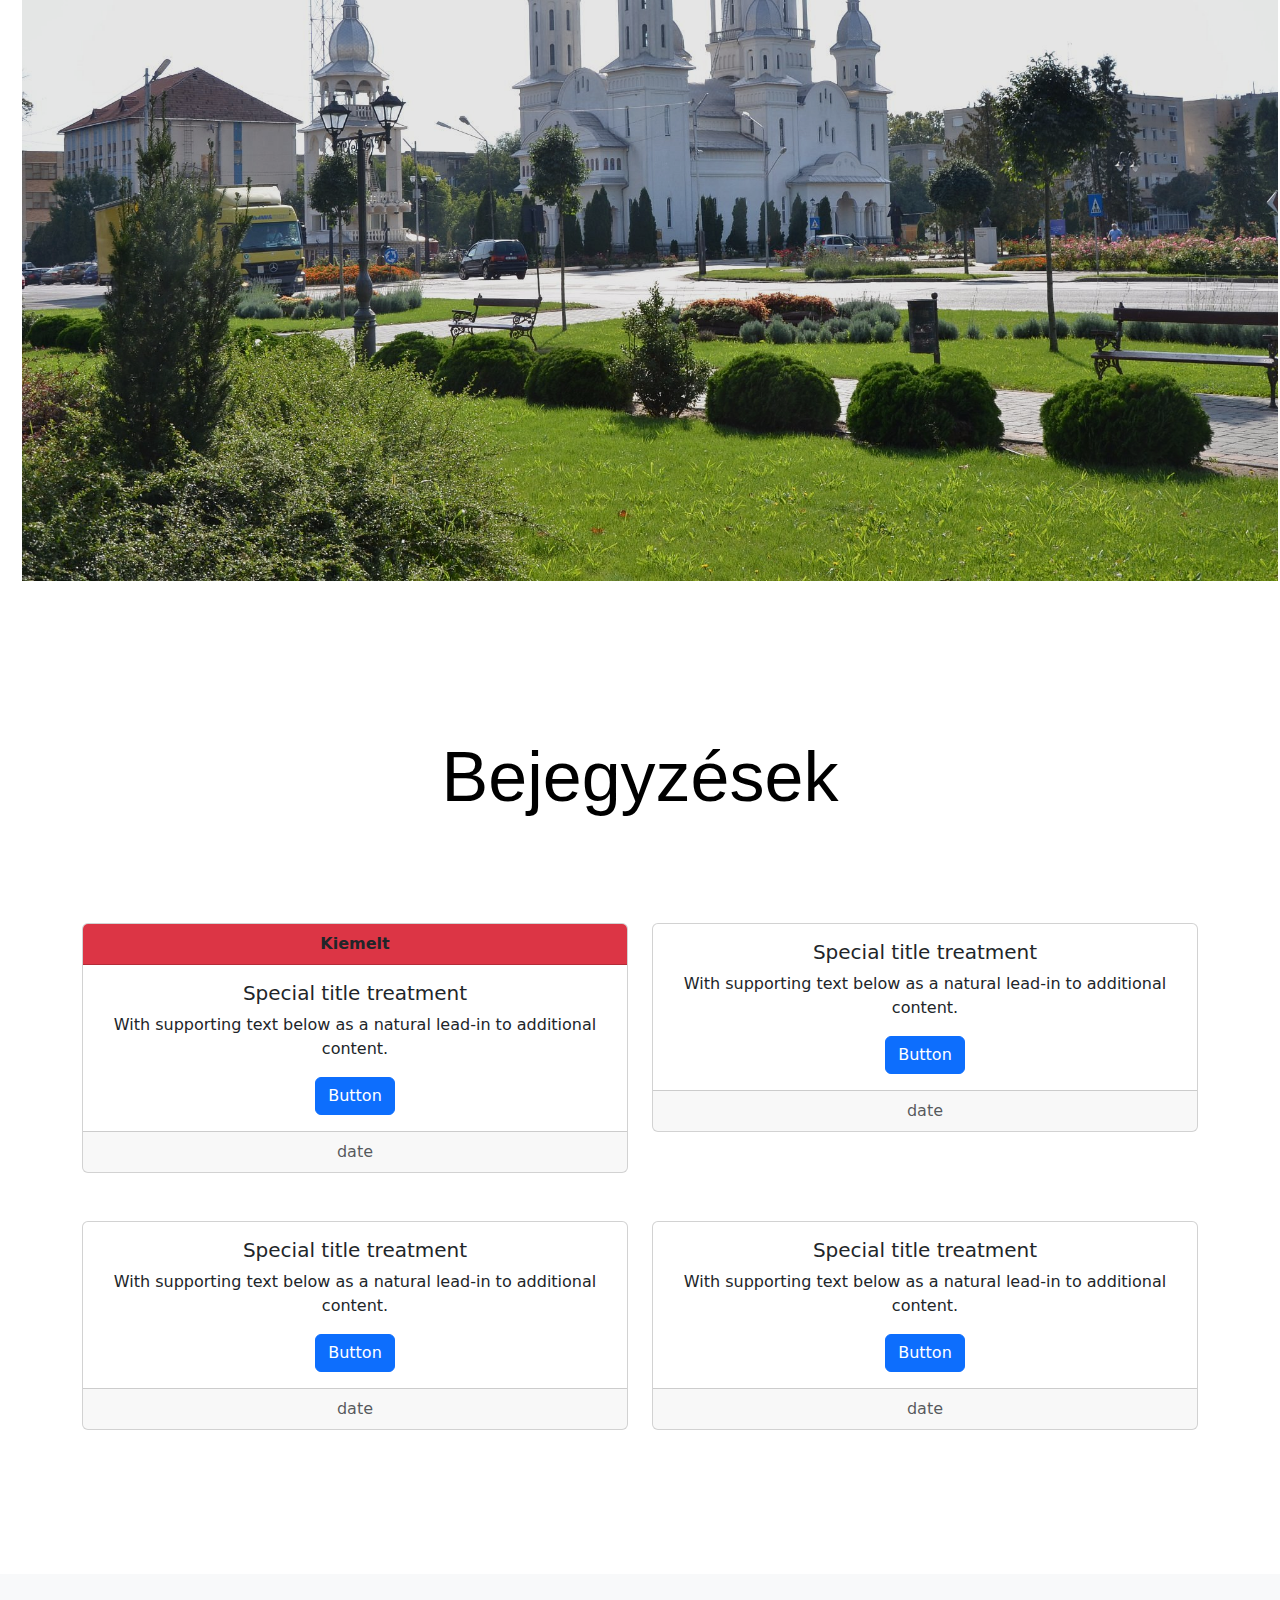
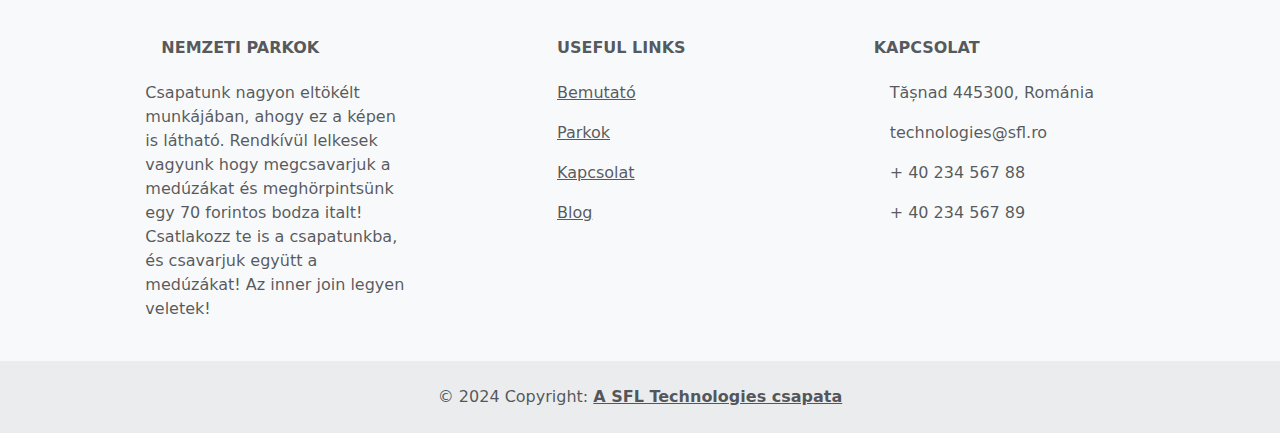
==== commit 6cef3e6d: "v13" ====
--- a/index.html
+++ b/index.html
@@ -3,7 +3,8 @@
   <head>
     <meta charset="utf-8">
     <meta name="viewport" content="width=device-width, initial-scale=1">
-    <title>Bootstrap demo</title>
+    <title>Román Nemzeti Parkok</title>
+    <link rel="icon" type="image/x-icon" href="img/favicon.png">
     <link rel="stylesheet" href="style.css">
     <link rel="stylesheet/less" type="text/css" href="sass.scss" />
     <link href="https://cdn.jsdelivr.net/npm/bootstrap@5.3.3/dist/css/bootstrap.min.css" rel="stylesheet" integrity="sha384-QWTKZyjpPEjISv5WaRU9OFeRpok6YctnYmDr5pNlyT2bRjXh0JMhjY6hW+ALEwIH" crossorigin="anonymous">
@@ -966,21 +967,17 @@
       </div>
     </div>
   </div>
-</div>
-
-
-            </div>
-          </div>
-        </div>
-        
-        </div>
-</div>
-
-
-
-
-
-
+</div></div>
+</div>
+ </div>
+</div>
+</div>
+
+
+
+
+
+<br><br><br><br>
 
 <div class="container-fluid csapat">
   <figure class="snip1477">
@@ -1004,15 +1001,147 @@
 
 
 
-
-
-
-
-
-
-
-
-<br><br><br><br><br><br><br><br><br><br><br><br><br><br><br><br><br><br><br><br><br><br><br><br><br><br><br><br><br><br><br><br><br><br><br><br><br><br><br><br><br><br><br><br><br><br><br><br><br><br><br><br><br><br><br><br><br><br><br><br><br><br><br><br><br><br><br><br><br><br><br><br><br><br><br><br><br><br><br><br><br><br><br><br><br><br><br><br><br><br><br><br><br><br><br><br><br><br><br><br>
+<br><br><br><br>
+<h1 class="park-cim mt-5 ">Bejegyzések</h1>
+<br><br><br><br>
+
+<div class="container">
+
+  <div class="row">
+    <div class="col-6">
+      <div class="card mb-5 text-center">
+        <div class="card-header fw-bold bg-danger">Kiemelt</div>
+        <div class="card-body">
+          <h5 class="card-title">Special title treatment</h5>
+          <p class="card-text">With supporting text below as a natural lead-in to additional content.</p>
+          <a href="#" class="btn btn-primary" data-mdb-ripple-init>Button</a>
+        </div>
+        <div class="card-footer text-muted">date</div>
+      </div>
+    </div>
+    <div class="col-6">
+      <div class="card mb-5 text-center">
+
+        <div class="card-body">
+          <h5 class="card-title">Special title treatment</h5>
+          <p class="card-text">With supporting text below as a natural lead-in to additional content.</p>
+          <a href="#" class="btn btn-primary" data-mdb-ripple-init>Button</a>
+        </div>
+        <div class="card-footer text-muted">date</div>
+      </div>
+    </div>
+  </div>
+  <div class="row">
+    <div class="col-6">
+      <div class="card mb-5 text-center">
+
+        <div class="card-body">
+          <h5 class="card-title">Special title treatment</h5>
+          <p class="card-text">With supporting text below as a natural lead-in to additional content.</p>
+          <a href="#" class="btn btn-primary" data-mdb-ripple-init>Button</a>
+        </div>
+        <div class="card-footer text-muted">date</div>
+      </div>
+    </div>
+    <div class="col-6">
+      <div class="card mb-5 text-center">
+
+        <div class="card-body">
+          <h5 class="card-title">Special title treatment</h5>
+          <p class="card-text">With supporting text below as a natural lead-in to additional content.</p>
+          <a href="#" class="btn btn-primary" data-mdb-ripple-init>Button</a>
+        </div>
+        <div class="card-footer text-muted">date</div>
+      </div>
+    </div>
+  </div>
+</div>
+
+
+
+<br><br><br><br>
+
+
+
+
+
+
+
+
+
+
+
+
+
+
+<footer class="text-center text-lg-start bg-body-tertiary text-muted">
+
+  <section class="pt-3">
+    <div class="container text-center text-md-start mt-5">
+
+      <div class="row mt-3">
+        
+        <div class="col-md-3 col-lg-4 col-xl-3 mx-auto mb-4">
+
+          <h6 class="text-uppercase fw-bold mb-4">
+            <i class="fas fa-gem me-3"></i>Nemzeti Parkok
+          </h6>
+          <p>
+            Csapatunk nagyon eltökélt munkájában, ahogy ez a képen is látható. Rendkívül lelkesek vagyunk hogy megcsavarjuk a medúzákat és meghörpintsünk egy 70 forintos bodza italt! Csatlakozz te is a csapatunkba, és csavarjuk együtt a medúzákat! Az inner join legyen veletek!
+          </p>
+        </div>
+
+        <div class="col-md-3 col-lg-2 col-xl-2 mx-auto mb-4">
+
+          <h6 class="text-uppercase fw-bold mb-4">
+            Useful links
+          </h6>
+          <p>
+            <a href="#!" class="text-reset">Bemutató</a>
+          </p>
+          <p>
+            <a href="#!" class="text-reset">Parkok</a>
+          </p>
+          <p>
+            <a href="#!" class="text-reset">Kapcsolat</a>
+          </p>
+          <p>
+            <a href="#!" class="text-reset">Blog</a>
+          </p>
+        </div>
+        <div class="col-md-4 col-lg-3 col-xl-3 mx-auto mb-md-0 mb-4">
+
+          <h6 class="text-uppercase fw-bold mb-4">Kapcsolat</h6>
+          <p><i class="fas fa-home me-3"></i> Tășnad 445300, Románia</p>
+          <p>
+            <i class="fas fa-envelope me-3"></i>
+            technologies@sfl.ro
+          </p>
+          <p><i class="fas fa-phone me-3"></i> + 40 234 567 88</p>
+          <p><i class="fas fa-print me-3"></i> + 40 234 567 89</p>
+        </div>
+        
+      </div>
+      
+    </div>
+  </section>
+ 
+  <div class="text-center p-4" style="background-color: rgba(0, 0, 0, 0.05);">
+    © 2024 Copyright:
+    <a class="text-reset fw-bold" href="https://idp.e-kreta.hu/Account/Login?ReturnUrl=%2Fconnect%2Fauthorize%2Fcallback%3Fclient_id%3Dkreta-web%26response_type%3Dcode%26scope%3Dopenid%2520email%26state%3DOpenIdConnect.AuthenticationProperties%253D-zwCBygkHsNXK7ald0vVWVCO5JW5OqEAg5d9K51df6oBaEVMJyu2yBbta5P_JwDlThb34cEOURzpiic9tkW_j87V6A3WfXMHZwQDEA6DDVPuJjiZFTHwbzq44T4iUeaLBCBrS0z93SeUQu6Nmo5EZQ%26response_mode%3Dform_post%26nonce%3D638489309672554237.N2JmOGMwZjEtZGRjNC00YTU2LWFiZjUtMmUwM2UwMDgxYjY3OTUwYzAwODktNzdiZC00YmYxLWI4MGEtOTVlMzJhM2FkNGRm%26institute_code%3Dbgaszc-pestszentlorinci%26institute_data%[base64]%253D%253D%26prompt%3Dlogin%26redirect_uri%3Dhttps%253A%252F%252Fbgaszc-pestszentlorinci.e-kreta.hu%26x-client-SKU%3DID_NET461%26x-client-ver%3D5.3.0.0%26suppressed_prompt%3Dlogin">A SFL Technologies csapata</a>
+  </div>
+
+</footer>
+
+
+
+
+
+
+
+
+
+
 
 
 <script src="js.js"></script>
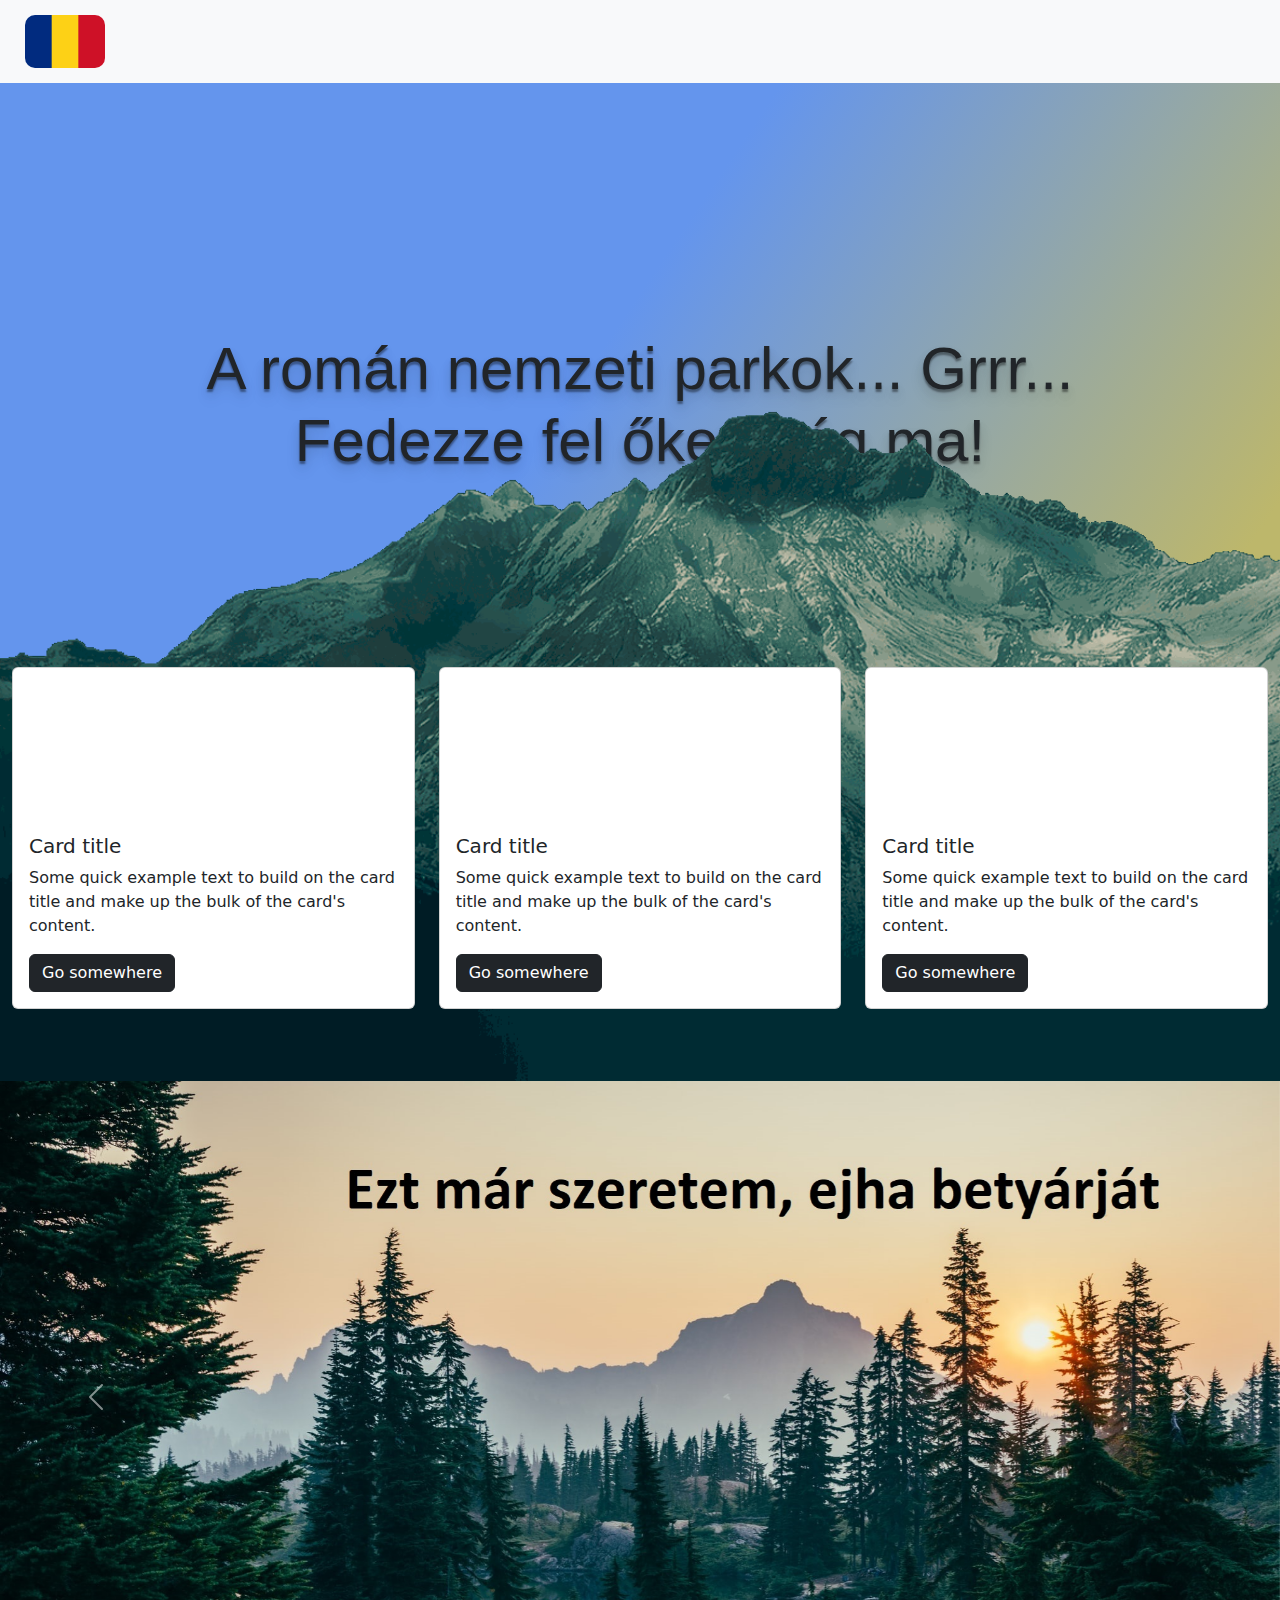
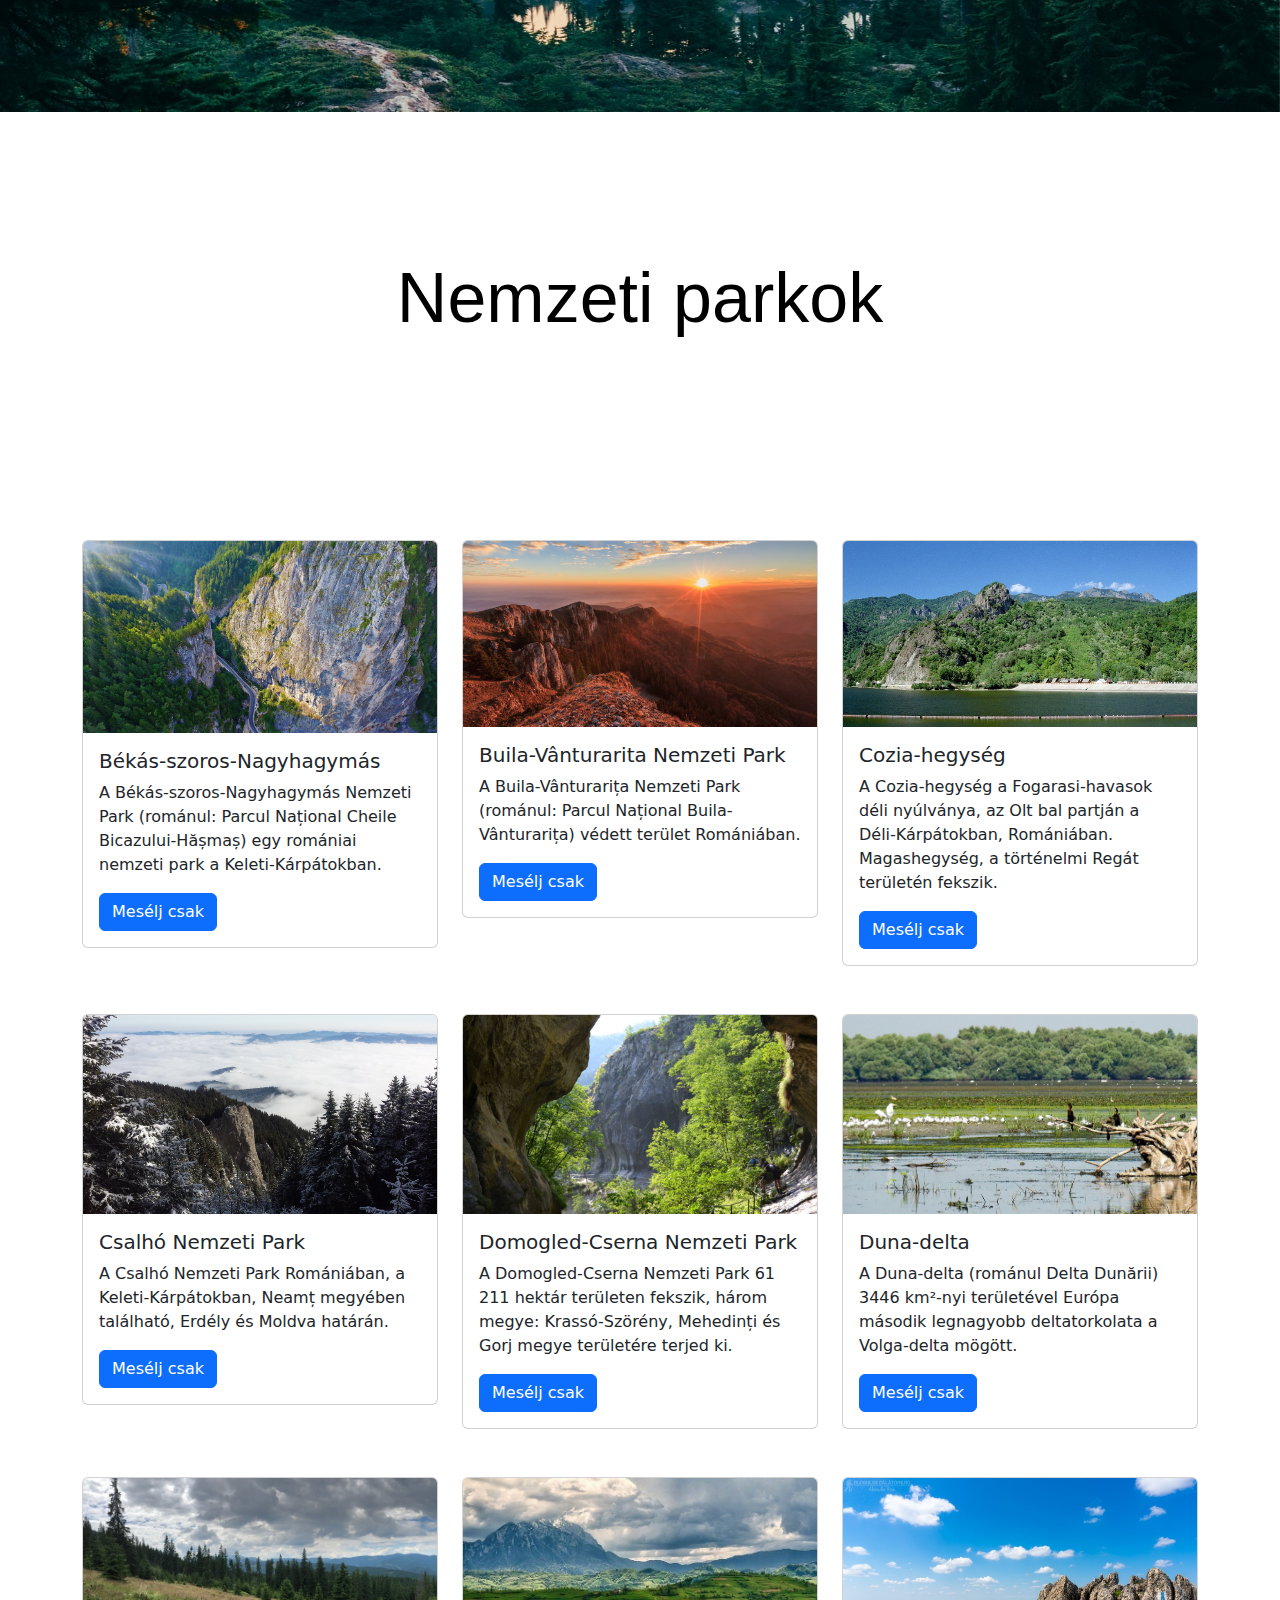
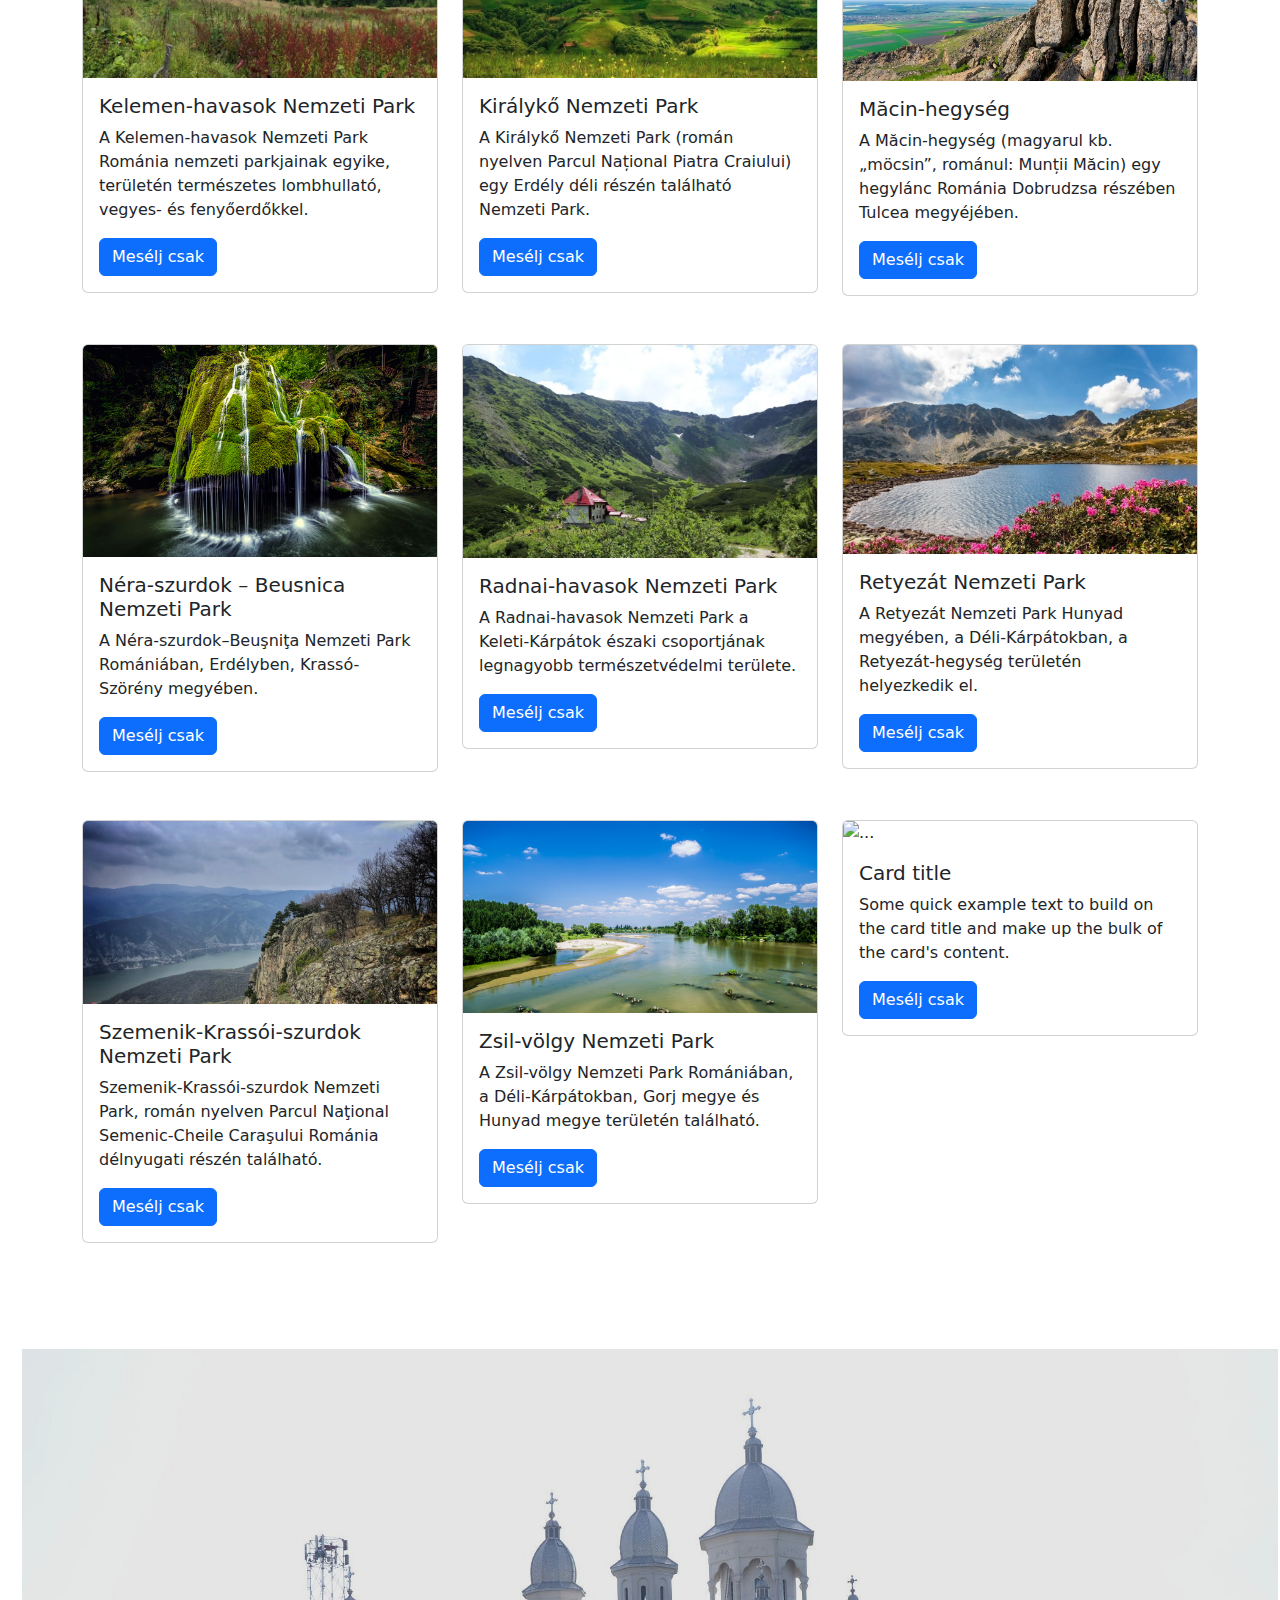
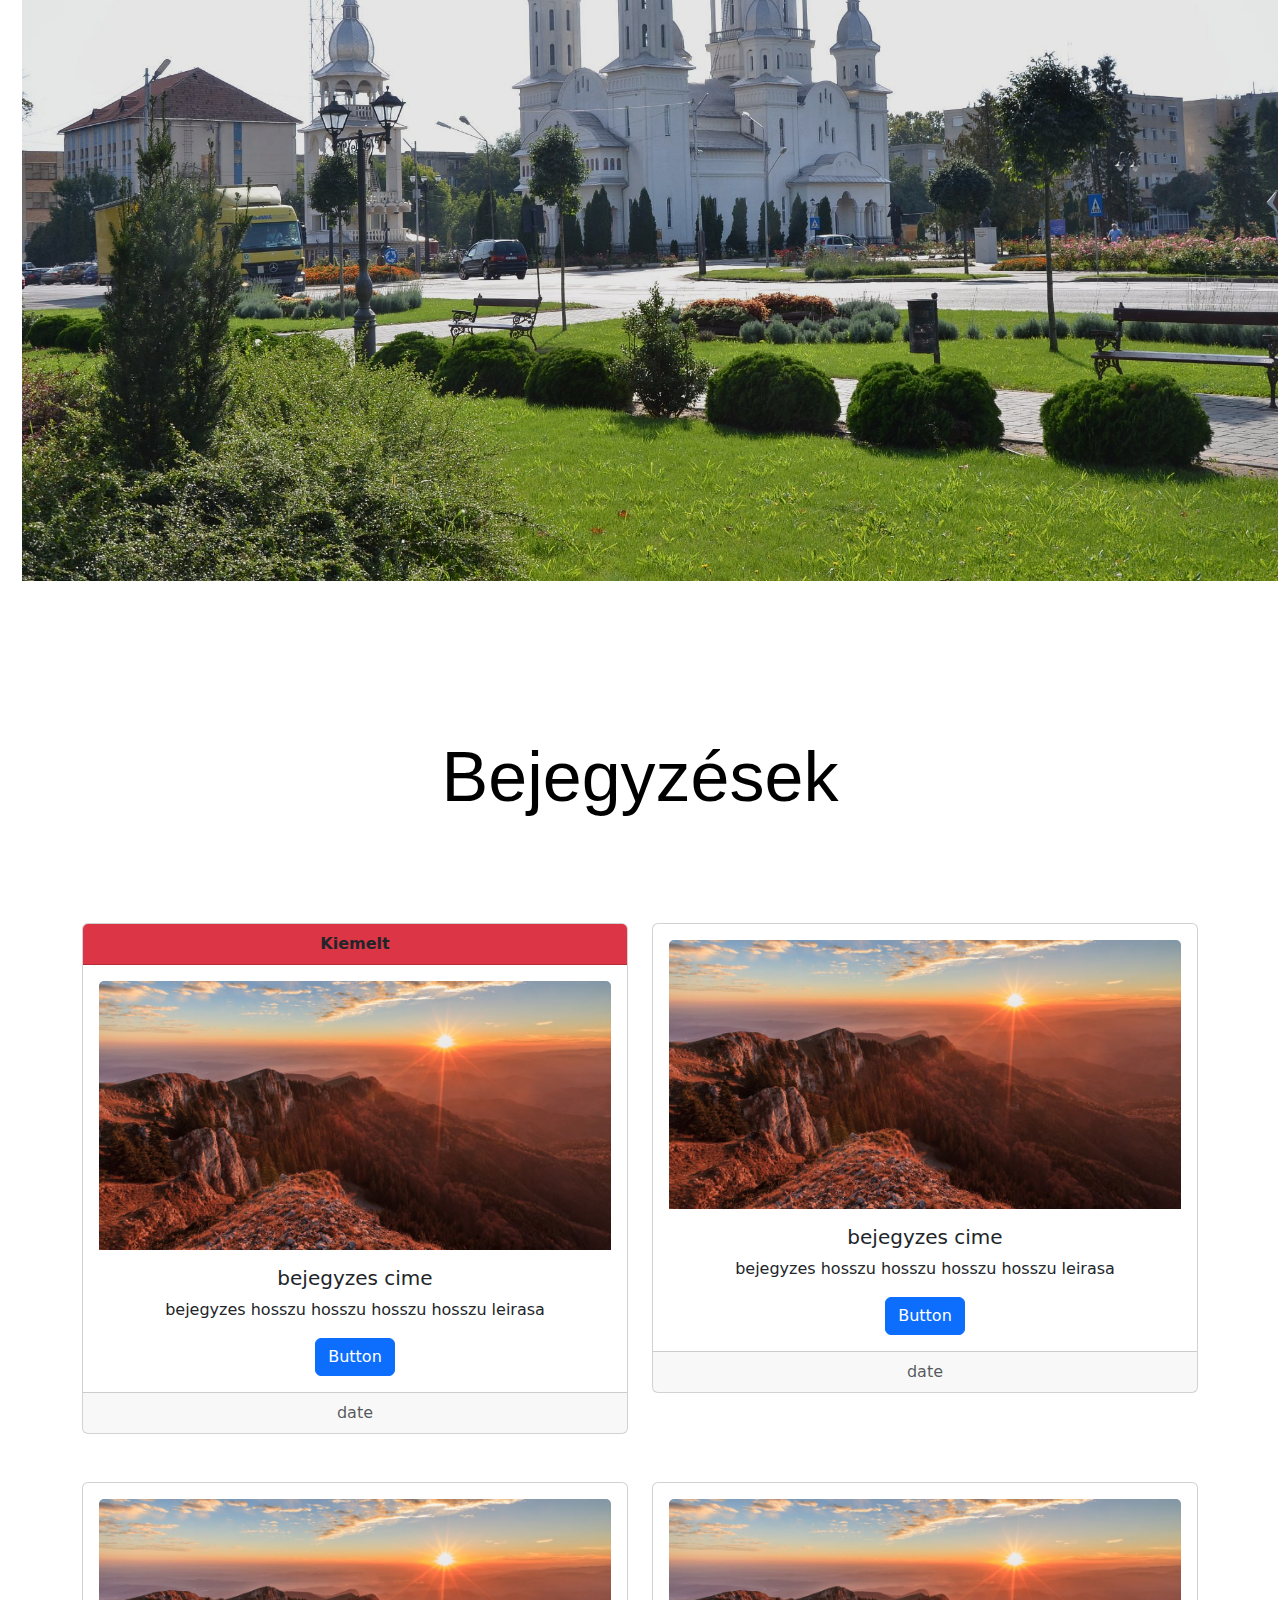
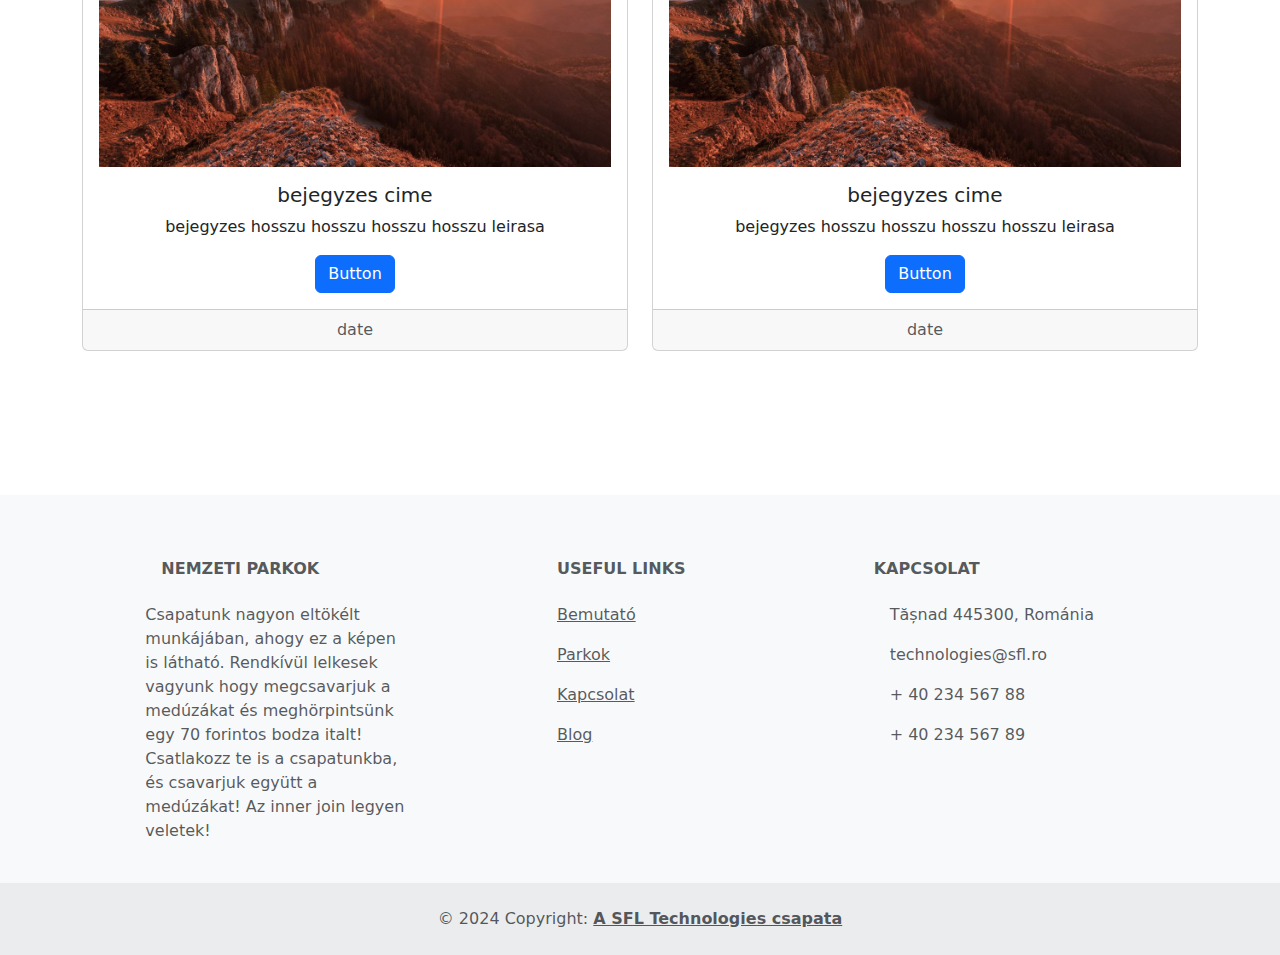
==== commit 2fb8812c: "v14" ====
--- a/index.html
+++ b/index.html
@@ -1012,8 +1012,9 @@
       <div class="card mb-5 text-center">
         <div class="card-header fw-bold bg-danger">Kiemelt</div>
         <div class="card-body">
-          <h5 class="card-title">Special title treatment</h5>
-          <p class="card-text">With supporting text below as a natural lead-in to additional content.</p>
+          <img src="img/parks_card_list/bv1.jpg" class="card-img-top" alt="Buila-Vânturarita Nemzeti Park">
+          <h5 class="card-title mt-3">bejegyzes cime</h5>
+          <p class="card-text">bejegyzes hosszu hosszu hosszu hosszu leirasa</p>
           <a href="#" class="btn btn-primary" data-mdb-ripple-init>Button</a>
         </div>
         <div class="card-footer text-muted">date</div>
@@ -1023,8 +1024,9 @@
       <div class="card mb-5 text-center">
 
         <div class="card-body">
-          <h5 class="card-title">Special title treatment</h5>
-          <p class="card-text">With supporting text below as a natural lead-in to additional content.</p>
+          <img src="img/parks_card_list/bv1.jpg" class="card-img-top" alt="Buila-Vânturarita Nemzeti Park">
+          <h5 class="card-title mt-3">bejegyzes cime</h5>
+          <p class="card-text">bejegyzes hosszu hosszu hosszu hosszu leirasa</p>
           <a href="#" class="btn btn-primary" data-mdb-ripple-init>Button</a>
         </div>
         <div class="card-footer text-muted">date</div>
@@ -1036,8 +1038,9 @@
       <div class="card mb-5 text-center">
 
         <div class="card-body">
-          <h5 class="card-title">Special title treatment</h5>
-          <p class="card-text">With supporting text below as a natural lead-in to additional content.</p>
+          <img src="img/parks_card_list/bv1.jpg" class="card-img-top" alt="Buila-Vânturarita Nemzeti Park">
+          <h5 class="card-title mt-3">bejegyzes cime</h5>
+          <p class="card-text">bejegyzes hosszu hosszu hosszu hosszu leirasa</p>
           <a href="#" class="btn btn-primary" data-mdb-ripple-init>Button</a>
         </div>
         <div class="card-footer text-muted">date</div>
@@ -1047,8 +1050,9 @@
       <div class="card mb-5 text-center">
 
         <div class="card-body">
-          <h5 class="card-title">Special title treatment</h5>
-          <p class="card-text">With supporting text below as a natural lead-in to additional content.</p>
+          <img src="img/parks_card_list/bv1.jpg" class="card-img-top" alt="Buila-Vânturarita Nemzeti Park">
+          <h5 class="card-title mt-3">bejegyzes cime</h5>
+          <p class="card-text">bejegyzes hosszu hosszu hosszu hosszu leirasa</p>
           <a href="#" class="btn btn-primary" data-mdb-ripple-init>Button</a>
         </div>
         <div class="card-footer text-muted">date</div>
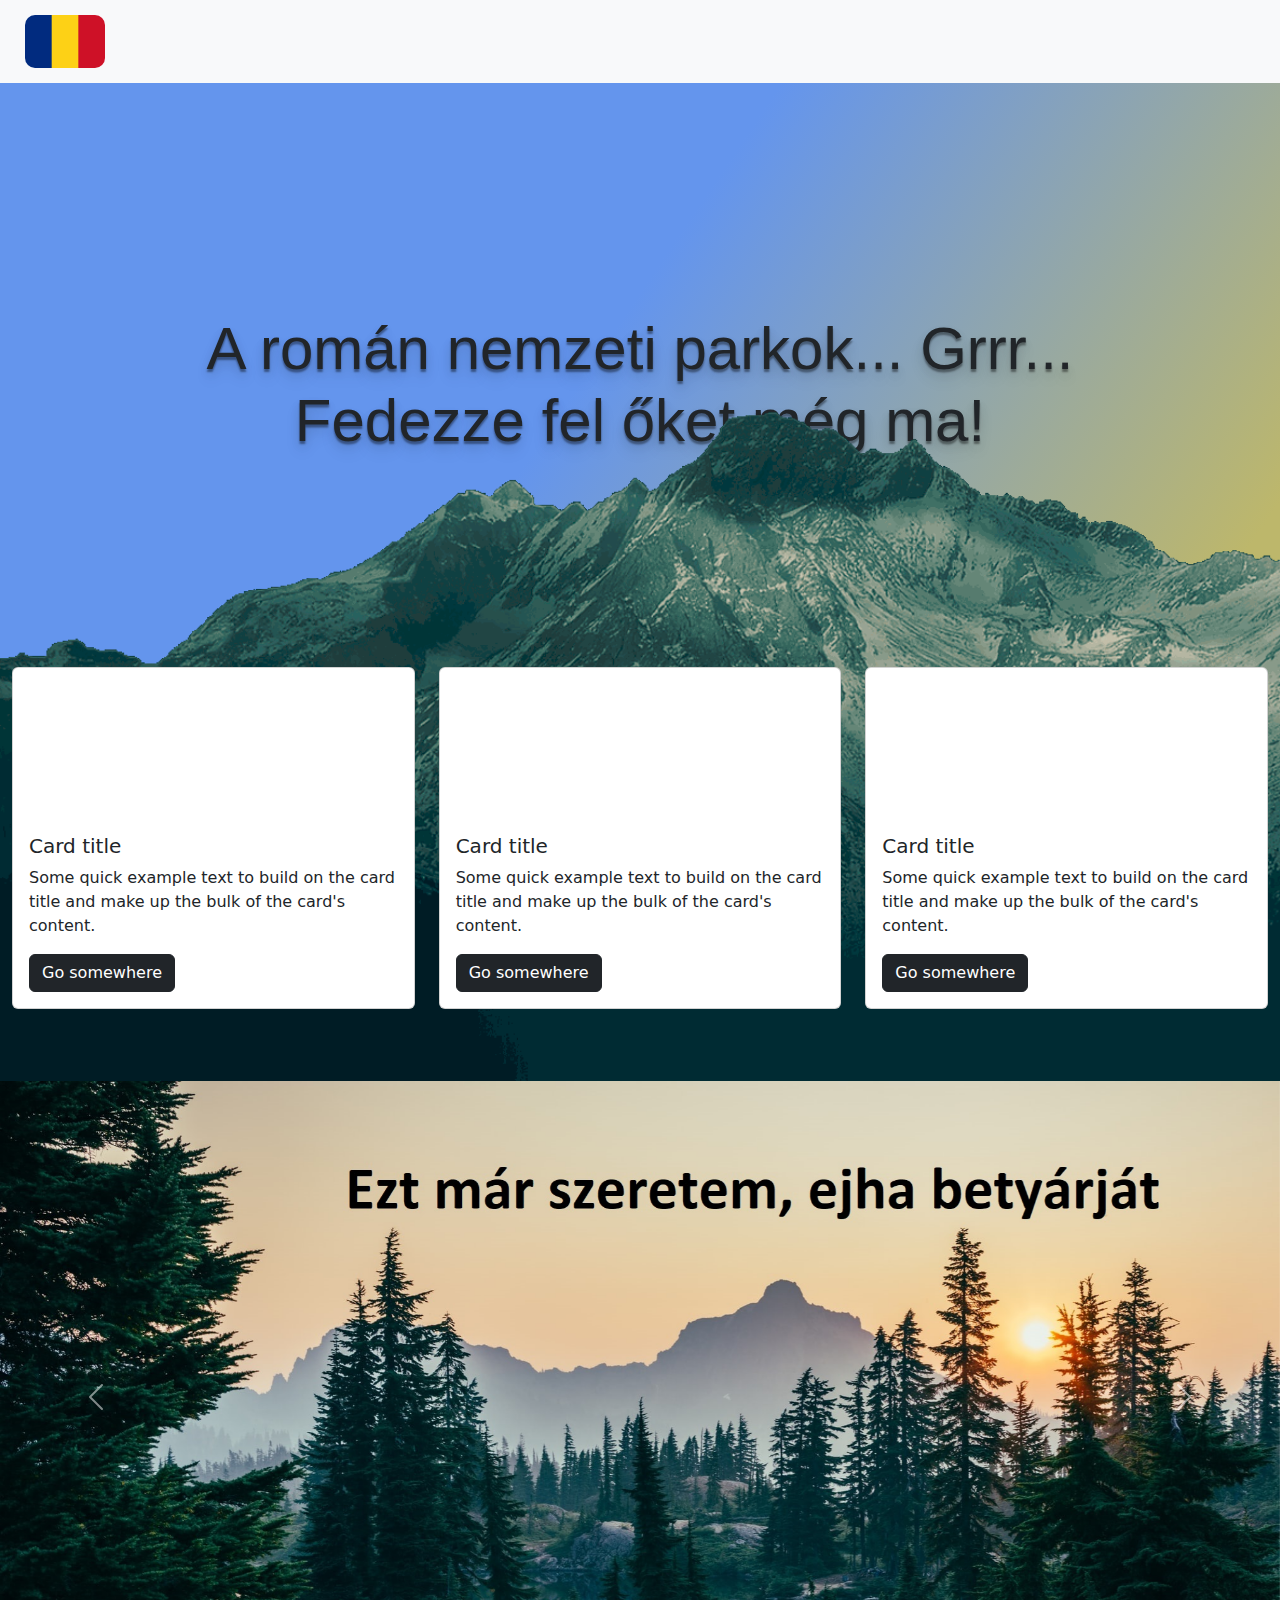
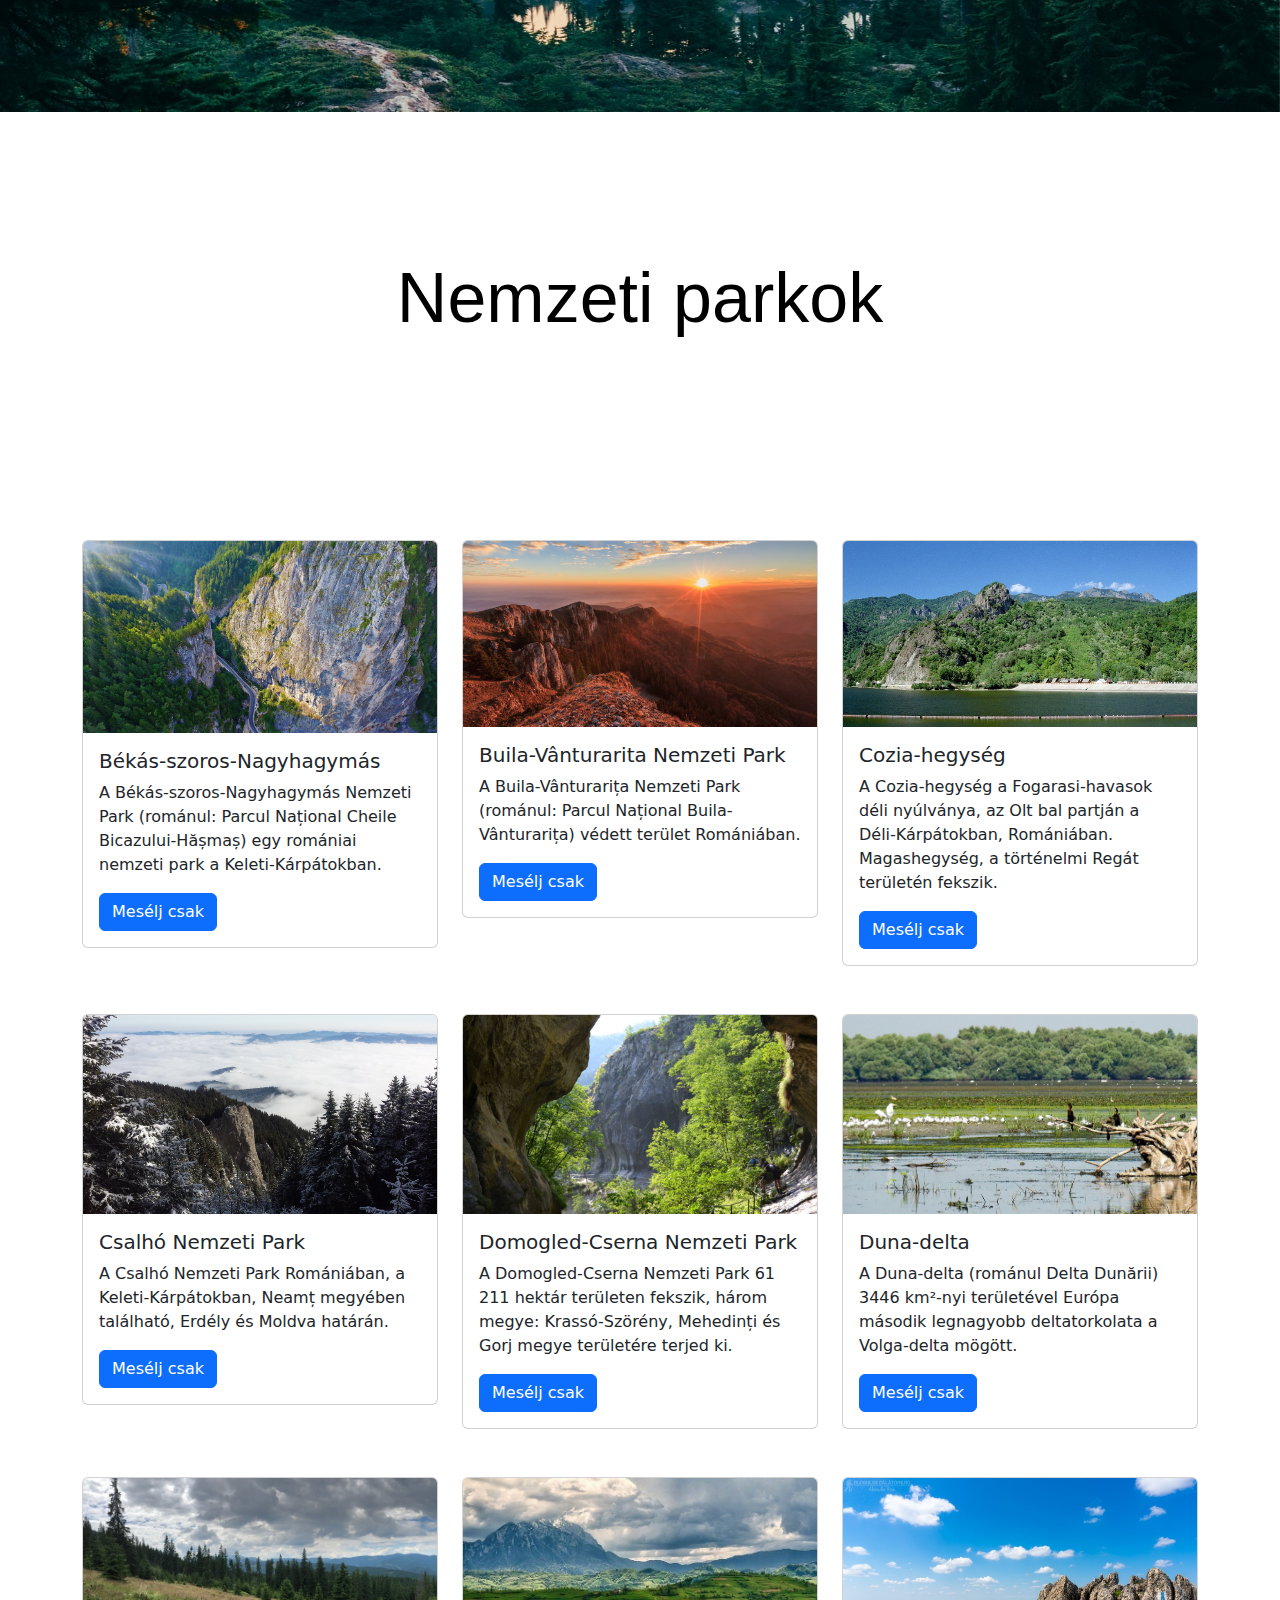
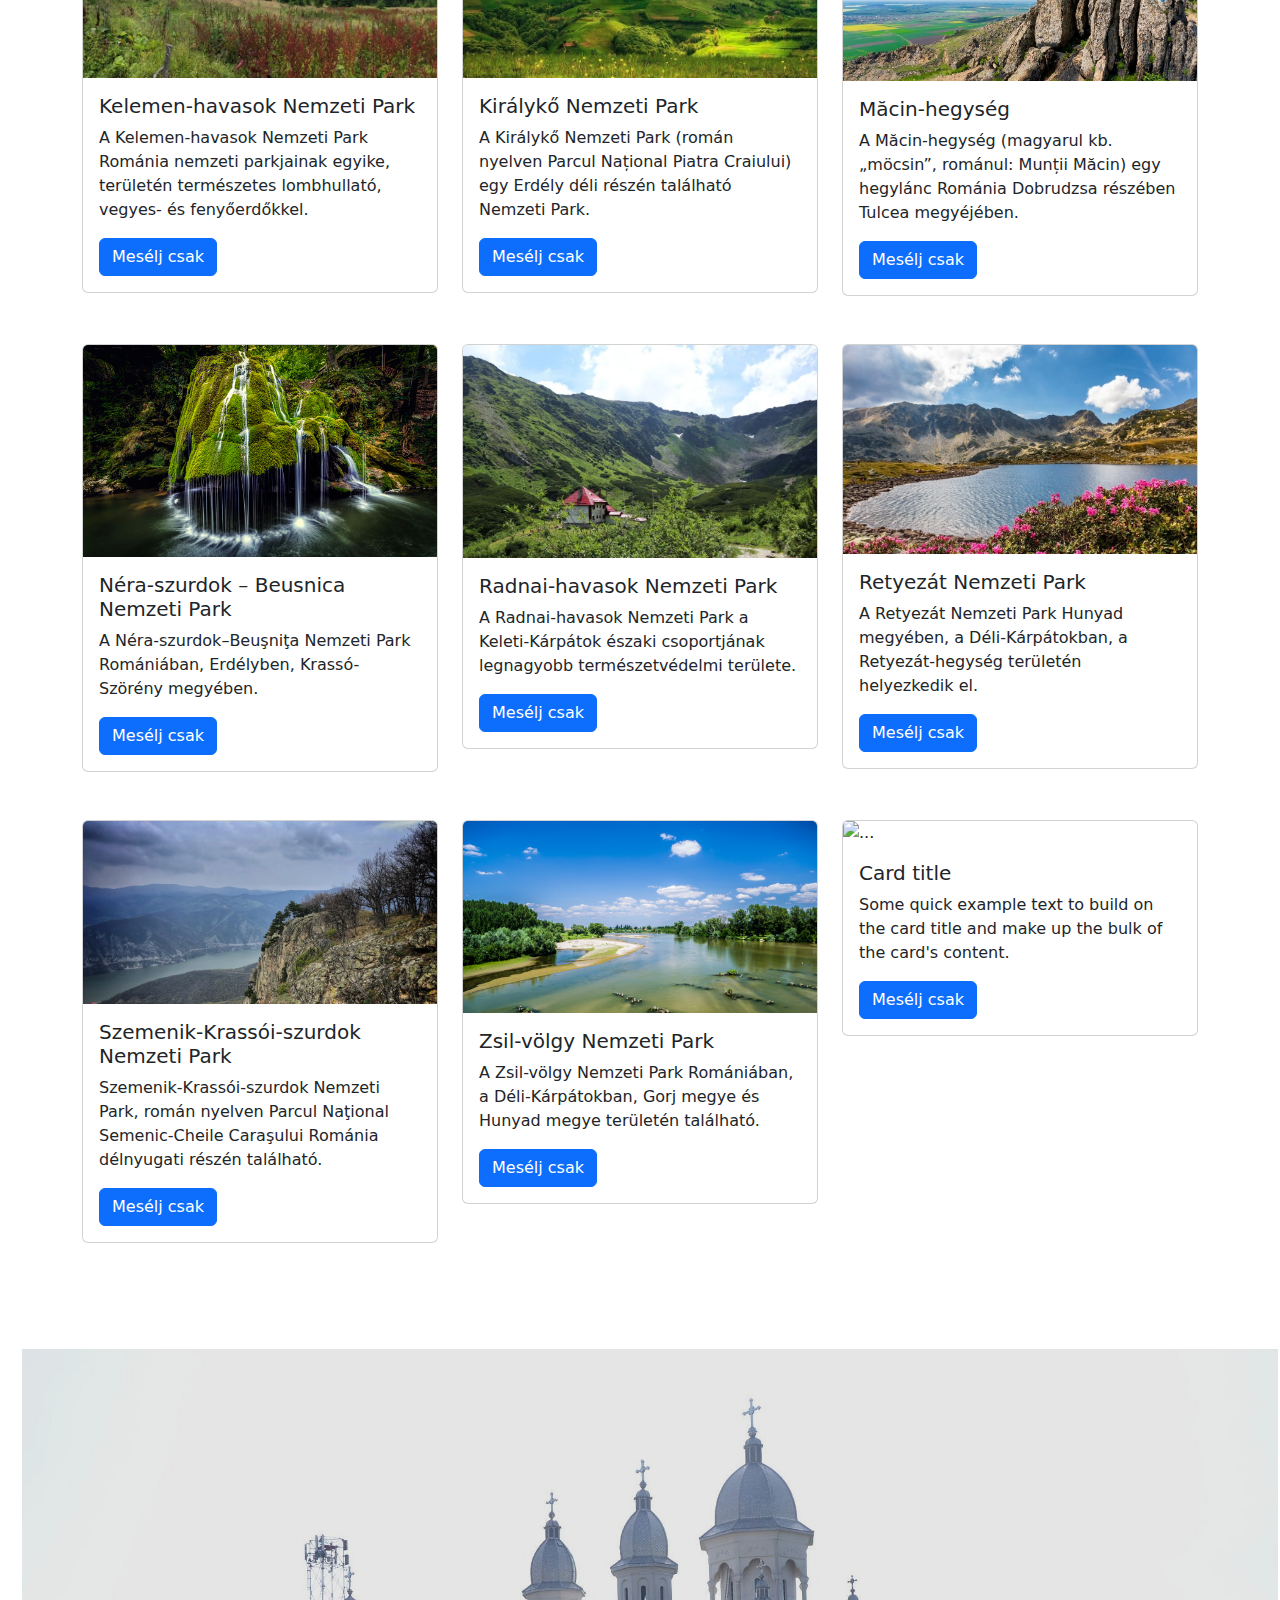
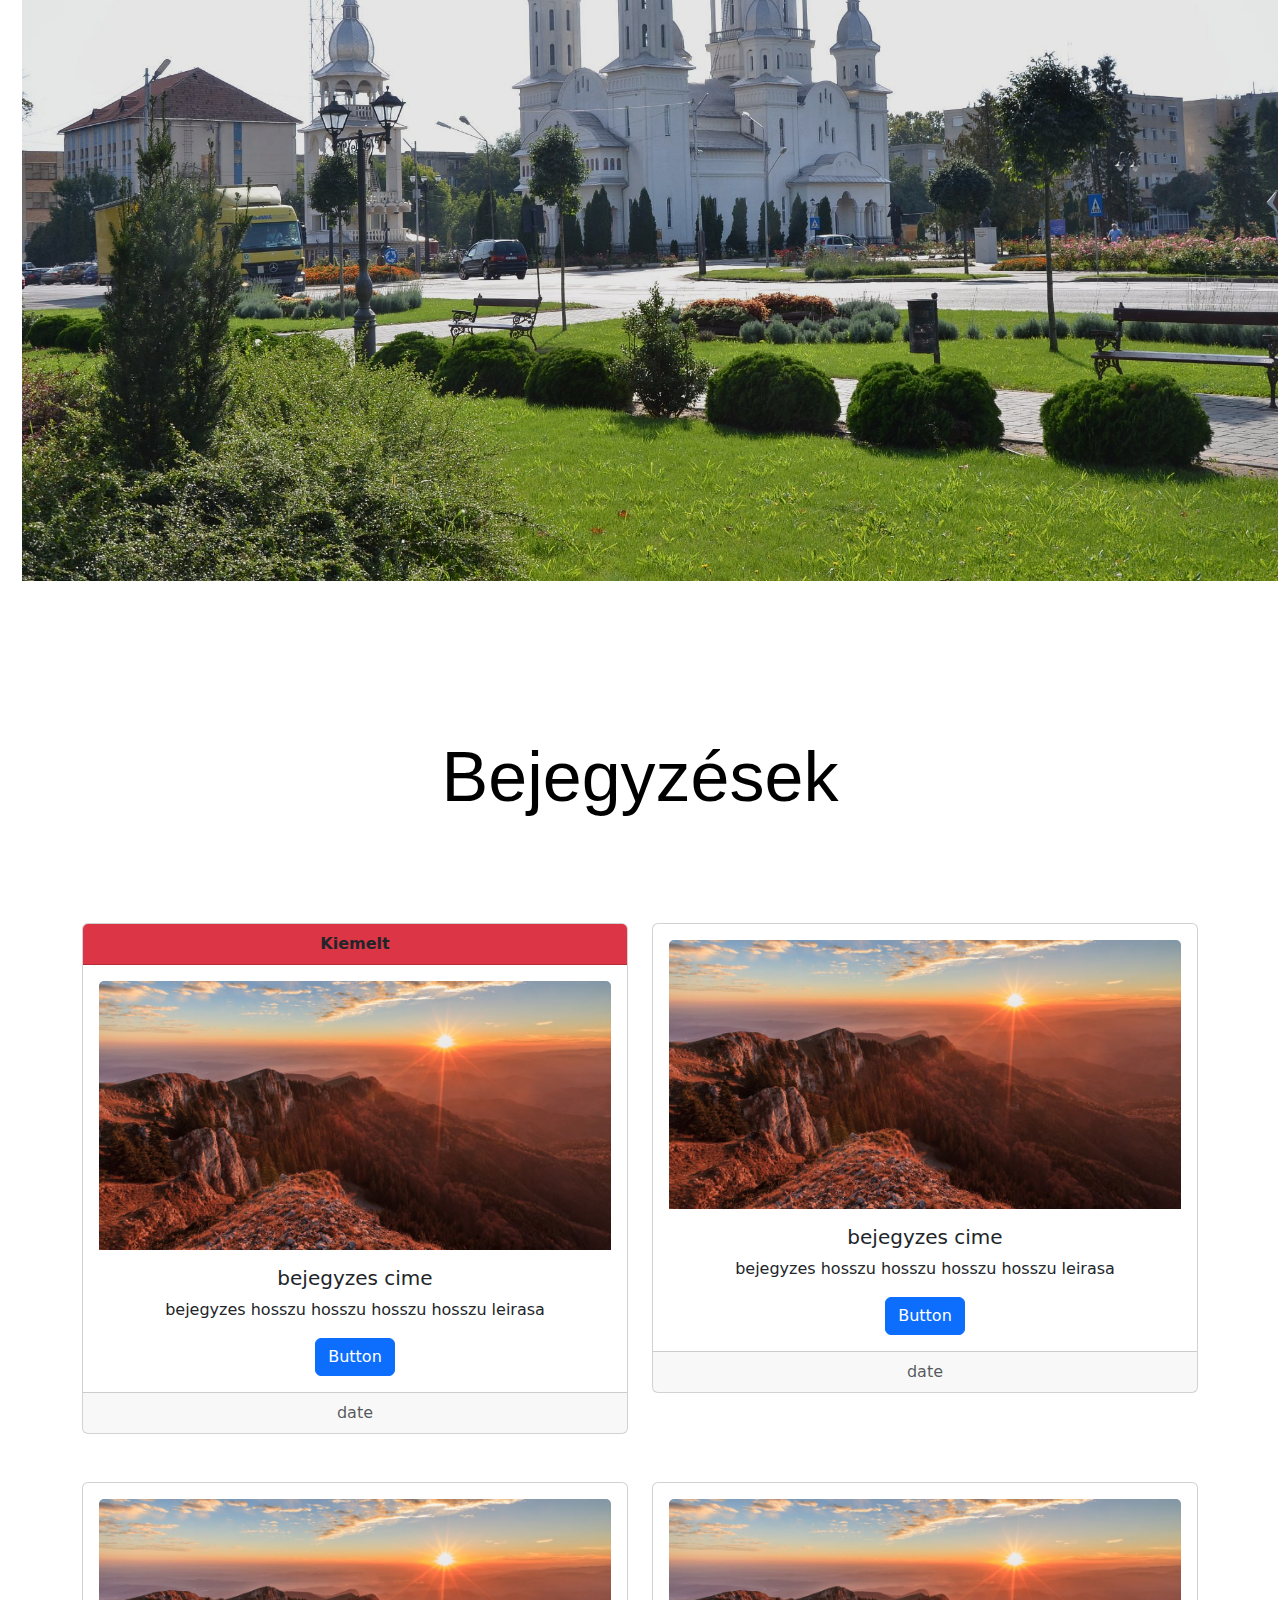
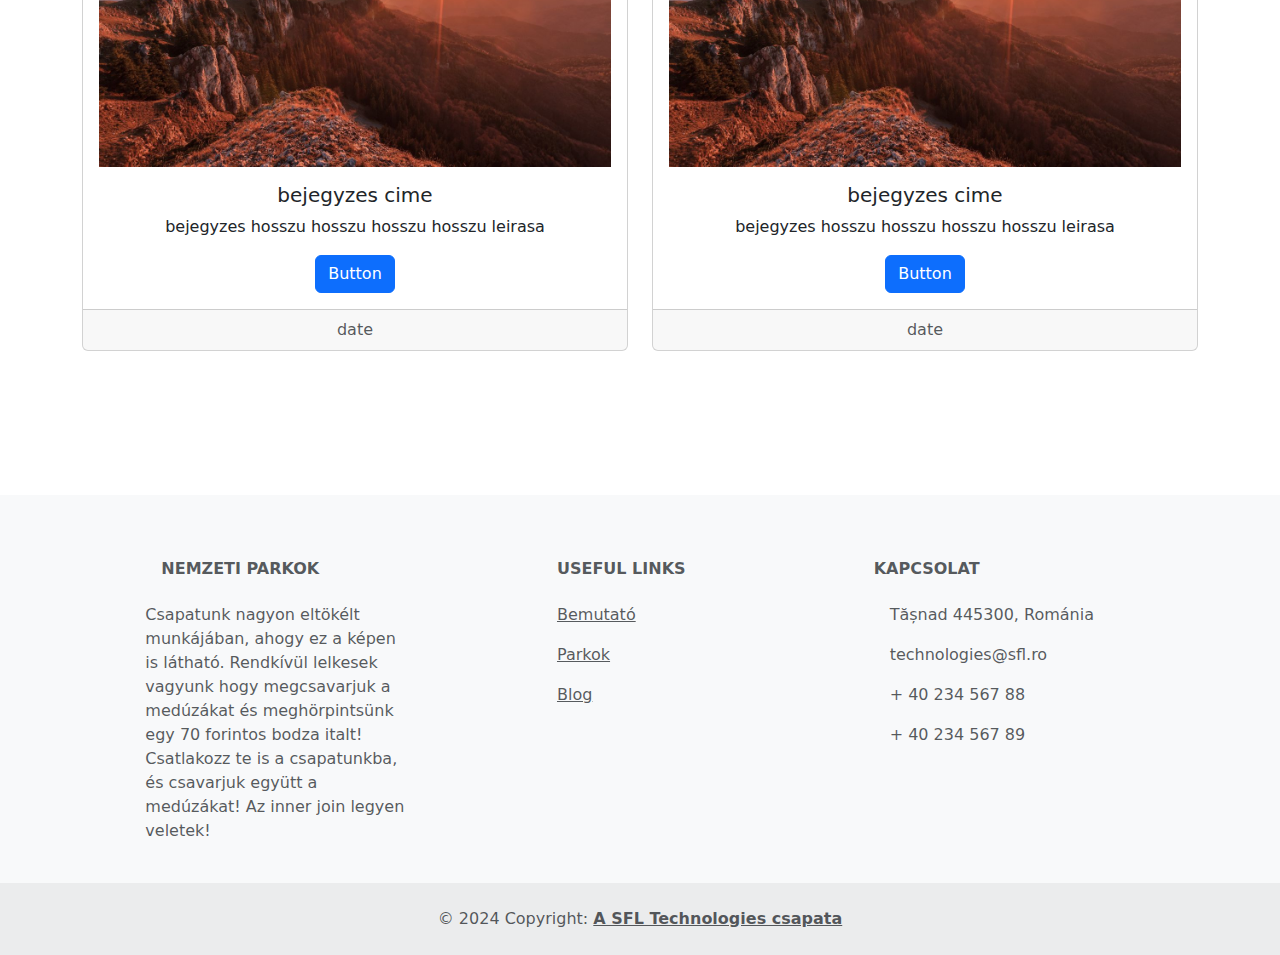
==== commit 56874a7c: "v15" ====
--- a/index.html
+++ b/index.html
@@ -14,9 +14,9 @@
 
     <div class="collapse" id="navbarToggleExternalContent" data-bs-theme="light">
         <div class="navbar-bg p-4 linkek">
-          <span class="text-body-secondary alahuzas navbar-cim"><a href="#" class="nav-link">Nemzeti Parkok</a></span><br>
-          <span class="text-body-secondary alahuzas"><a href="#" class="nav-link">Park Pass</a></span><br>
-          <span class="text-body-secondary alahuzas"><a href="#" class="nav-link">Rólunk</a></span><br>
+          <span class="text-body-secondary alahuzas navbar-cim"><a href="#parkSection" class="nav-link">Nemzeti Parkok</a></span><br>
+          <span class="text-body-secondary alahuzas"><a href="#blogSection" class="nav-link">Blog</a></span><br>
+          <span class="text-body-secondary alahuzas"><a href="#rolunkSection" class="nav-link">Rólunk</a></span><br>
           <div class="container">
             <div class="row">
               <div class="col-lg-3"></div>
@@ -52,6 +52,15 @@
           <button  class="btn" data-bs-toggle="collapse" data-bs-target="#navbarToggleExternalContent" aria-label="Toggle navigation">
             <img style="width: 80px; border-radius: 10px;" src="img/romanian_flag.lnk" alt="">
           </button>
+          <h1 class="helph1">
+            <span class="helpspan">Nyomja</span>
+            <span class="helpspan">meg</span>
+            <span class="helpspan">a</span>
+            <span class="helpspan">zászlót</span>
+            <span class="helpspan">a</span>
+            <span class="helpspan">menü</span>
+            <span class="helpspan">megnyitásához</span>
+          </h1>
         </div>
       </nav>
 
@@ -210,7 +219,7 @@
 
 
 <br><br><br><br>
-<h1 class="park-cim mt-5 ">Nemzeti parkok</h1>
+<h1 class="park-cim mt-5 " id="parkSection">Nemzeti parkok</h1>
 <br><br><br><br>
 
 <div class="container mt-5">
@@ -979,7 +988,7 @@
 
 <br><br><br><br>
 
-<div class="container-fluid csapat">
+<div class="container-fluid csapat" id="rolunkSection">
   <figure class="snip1477">
     <img src="img/nagyon-szep.jpg" alt="sample38" />
     <div class="title">
@@ -1002,7 +1011,7 @@
 
 
 <br><br><br><br>
-<h1 class="park-cim mt-5 ">Bejegyzések</h1>
+<h1 class="park-cim mt-5 " id="blogSection">Bejegyzések</h1>
 <br><br><br><br>
 
 <div class="container">
@@ -1101,16 +1110,13 @@
             Useful links
           </h6>
           <p>
-            <a href="#!" class="text-reset">Bemutató</a>
+            <a href="#" class="text-reset">Bemutató</a>
           </p>
           <p>
-            <a href="#!" class="text-reset">Parkok</a>
+            <a href="#parkSection" class="text-reset">Parkok</a>
           </p>
           <p>
-            <a href="#!" class="text-reset">Kapcsolat</a>
-          </p>
-          <p>
-            <a href="#!" class="text-reset">Blog</a>
+            <a href="#blogSection" class="text-reset">Blog</a>
           </p>
         </div>
         <div class="col-md-4 col-lg-3 col-xl-3 mx-auto mb-md-0 mb-4">
@@ -1145,9 +1151,6 @@
 
 
 
-
-
-
 <script src="js.js"></script>
       <script src="https://cdn.jsdelivr.net/npm/@popperjs/core@2.11.8/dist/umd/popper.min.js" integrity="sha384-I7E8VVD/ismYTF4hNIPjVp/Zjvgyol6VFvRkX/vR+Vc4jQkC+hVqc2pM8ODewa9r" crossorigin="anonymous"></script>
 <script src="https://cdn.jsdelivr.net/npm/bootstrap@5.3.3/dist/js/bootstrap.min.js" integrity="sha384-0pUGZvbkm6XF6gxjEnlmuGrJXVbNuzT9qBBavbLwCsOGabYfZo0T0to5eqruptLy" crossorigin="anonymous"></script>
--- a/style.css
+++ b/style.css
@@ -75,7 +75,7 @@
   }
 
 .focimke {
-  text-align: center; position: relative; font-size: 60px; top:250px; font-family: sans-serif;
+  text-align: center; position: relative; font-size: 60px; top:230px; font-family: sans-serif;
   text-shadow: 0px 3px 2px rgba(0,0,0,0.4),
              0px 5px 10px rgba(0,0,0,0.1),
              0px 10px 15px rgba(0,0,0,0.1);
@@ -205,4 +205,148 @@
   opacity: 1;
   -webkit-transition-delay: 0.2s;
   transition-delay: 0.2s;
+}
+
+html {
+  scroll-behavior: smooth;
+}
+
+
+
+
+
+
+
+
+
+
+
+
+
+
+
+
+
+
+
+
+
+
+
+.helph1 {
+  font-family: "Montserrat Medium";
+  font-size: 15px;
+
+  transform: scale(0.94);
+  animation: scale 3s forwards cubic-bezier(0.5, 1, 0.89, 1);
+
+}
+@keyframes scale {
+  100% {
+    transform: scale(1);
+
+  }
+}
+
+.helpspan {
+  opacity: 0;
+  filter: blur(4px);
+
+}
+
+span:nth-child(1) {
+  animation: fade-in 0.8s 0.1s forwards cubic-bezier(0.11, 0, 0.5, 0);
+animation-delay: 5s;
+}
+
+span:nth-child(2) {
+  animation: fade-in 0.8s 0.2s forwards cubic-bezier(0.11, 0, 0.5, 0);
+animation-delay: 5s;
+}
+
+span:nth-child(3) {
+  animation: fade-in 0.8s 0.3s forwards cubic-bezier(0.11, 0, 0.5, 0);
+animation-delay: 5s;
+}
+
+span:nth-child(4) {
+  animation: fade-in 0.8s 0.4s forwards cubic-bezier(0.11, 0, 0.5, 0);
+animation-delay: 5s;
+}
+
+span:nth-child(5) {
+  animation: fade-in 0.8s 0.5s forwards cubic-bezier(0.11, 0, 0.5, 0);
+animation-delay: 5s;
+}
+
+span:nth-child(6) {
+  animation: fade-in 0.8s 0.6s forwards cubic-bezier(0.11, 0, 0.5, 0);
+animation-delay: 5s;
+}
+
+span:nth-child(7) {
+  animation: fade-in 0.8s 0.7s forwards cubic-bezier(0.11, 0, 0.5, 0);
+animation-delay: 5s;
+}
+
+span:nth-child(8) {
+  animation: fade-in 0.8s 0.8s forwards cubic-bezier(0.11, 0, 0.5, 0);
+animation-delay: 5s;
+}
+
+span:nth-child(9) {
+  animation: fade-in 0.8s 0.9s forwards cubic-bezier(0.11, 0, 0.5, 0);
+animation-delay: 5s;
+}
+
+span:nth-child(10) {
+  animation: fade-in 0.8s 1s forwards cubic-bezier(0.11, 0, 0.5, 0);
+animation-delay: 5s;
+}
+
+span:nth-child(11) {
+  animation: fade-in 0.8s 1.1s forwards cubic-bezier(0.11, 0, 0.5, 0);
+animation-delay: 5s;
+}
+
+span:nth-child(12) {
+  animation: fade-in 0.8s 1.2s forwards cubic-bezier(0.11, 0, 0.5, 0);
+animation-delay: 5s;
+}
+
+span:nth-child(13) {
+  animation: fade-in 0.8s 1.3s forwards cubic-bezier(0.11, 0, 0.5, 0);
+animation-delay: 5s;
+}
+
+span:nth-child(14) {
+  animation: fade-in 0.8s 1.4s forwards cubic-bezier(0.11, 0, 0.5, 0);
+animation-delay: 5s;
+}
+
+span:nth-child(15) {
+  animation: fade-in 0.8s 1.5s forwards cubic-bezier(0.11, 0, 0.5, 0);
+animation-delay: 5s;
+}
+
+span:nth-child(16) {
+  animation: fade-in 0.8s 1.6s forwards cubic-bezier(0.11, 0, 0.5, 0);
+animation-delay: 5s;
+}
+
+span:nth-child(17) {
+  animation: fade-in 0.8s 1.7s forwards cubic-bezier(0.11, 0, 0.5, 0);
+animation-delay: 5s;
+}
+
+span:nth-child(18) {
+  animation: fade-in 0.8s 1.8s forwards cubic-bezier(0.11, 0, 0.5, 0);
+animation-delay: 5s;
+}
+
+@keyframes fade-in {
+  100% {
+    opacity: 1;
+    filter: blur(0);
+  }
 }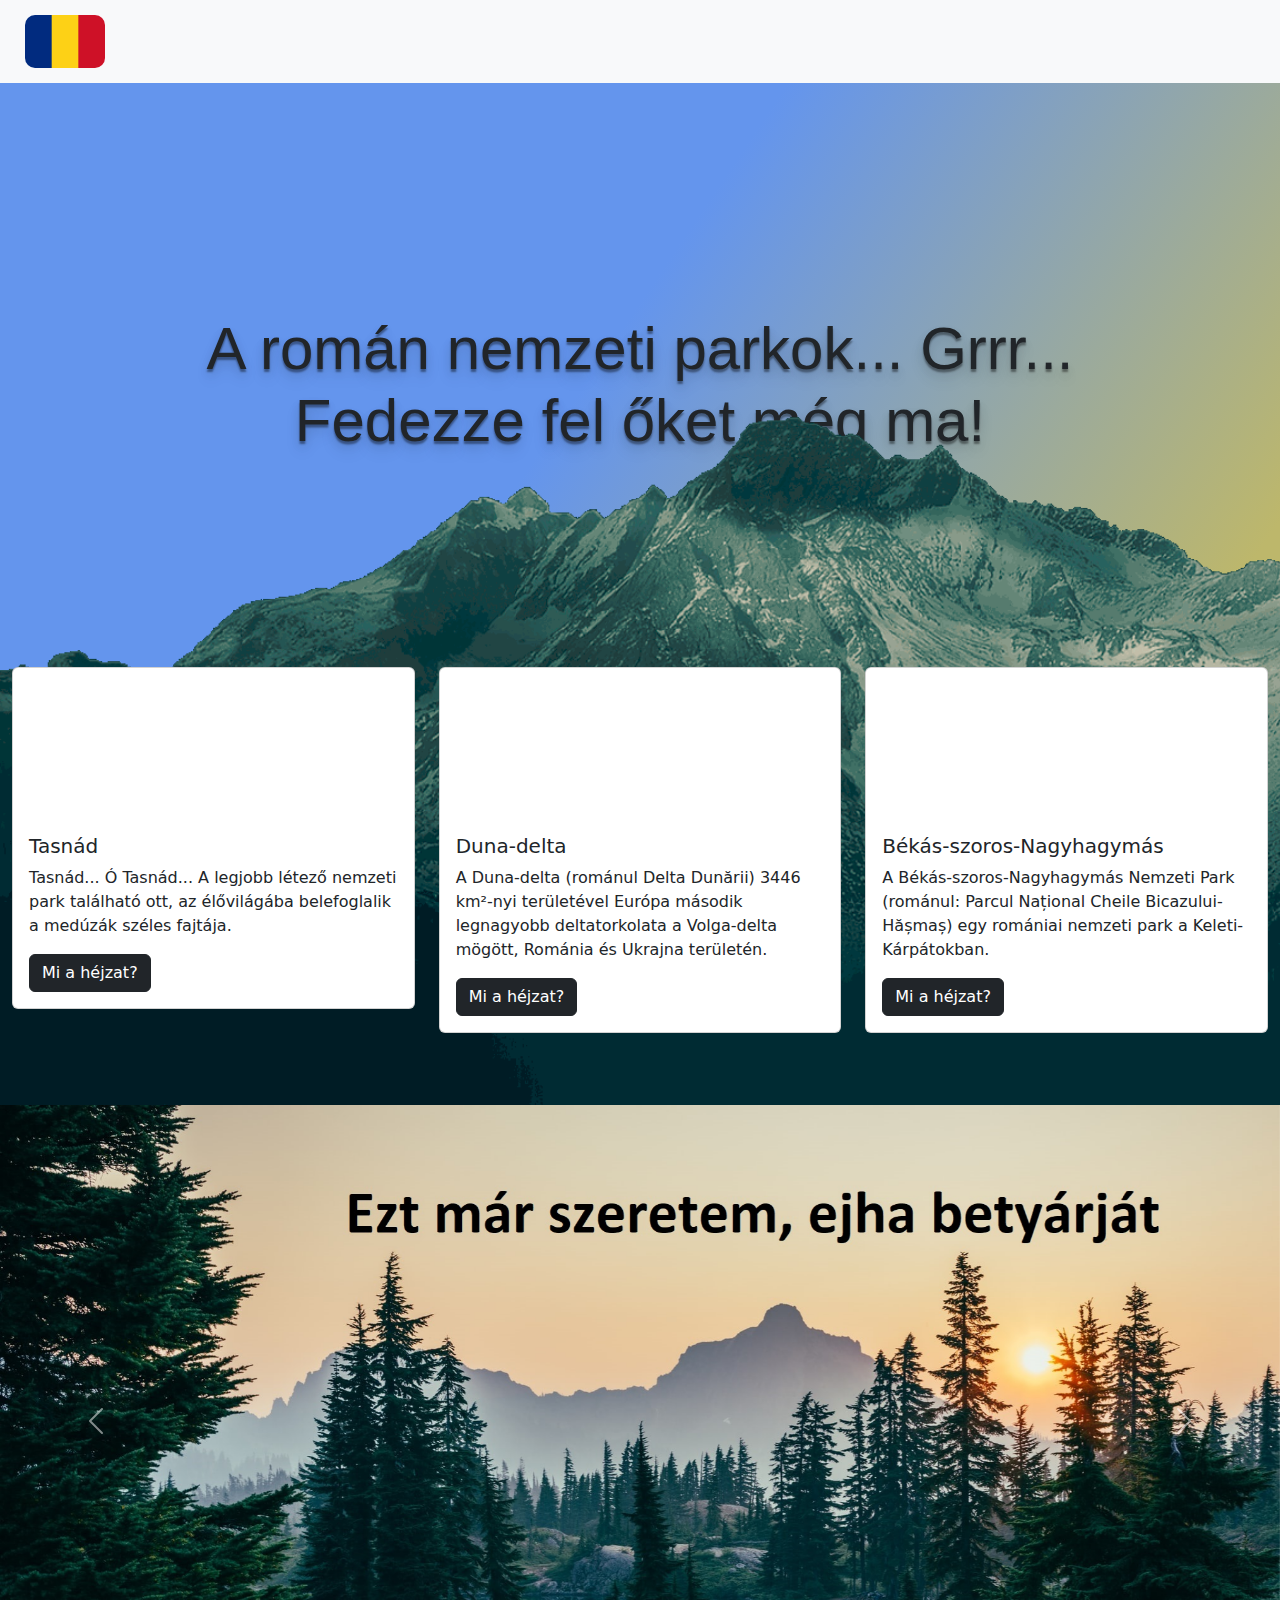
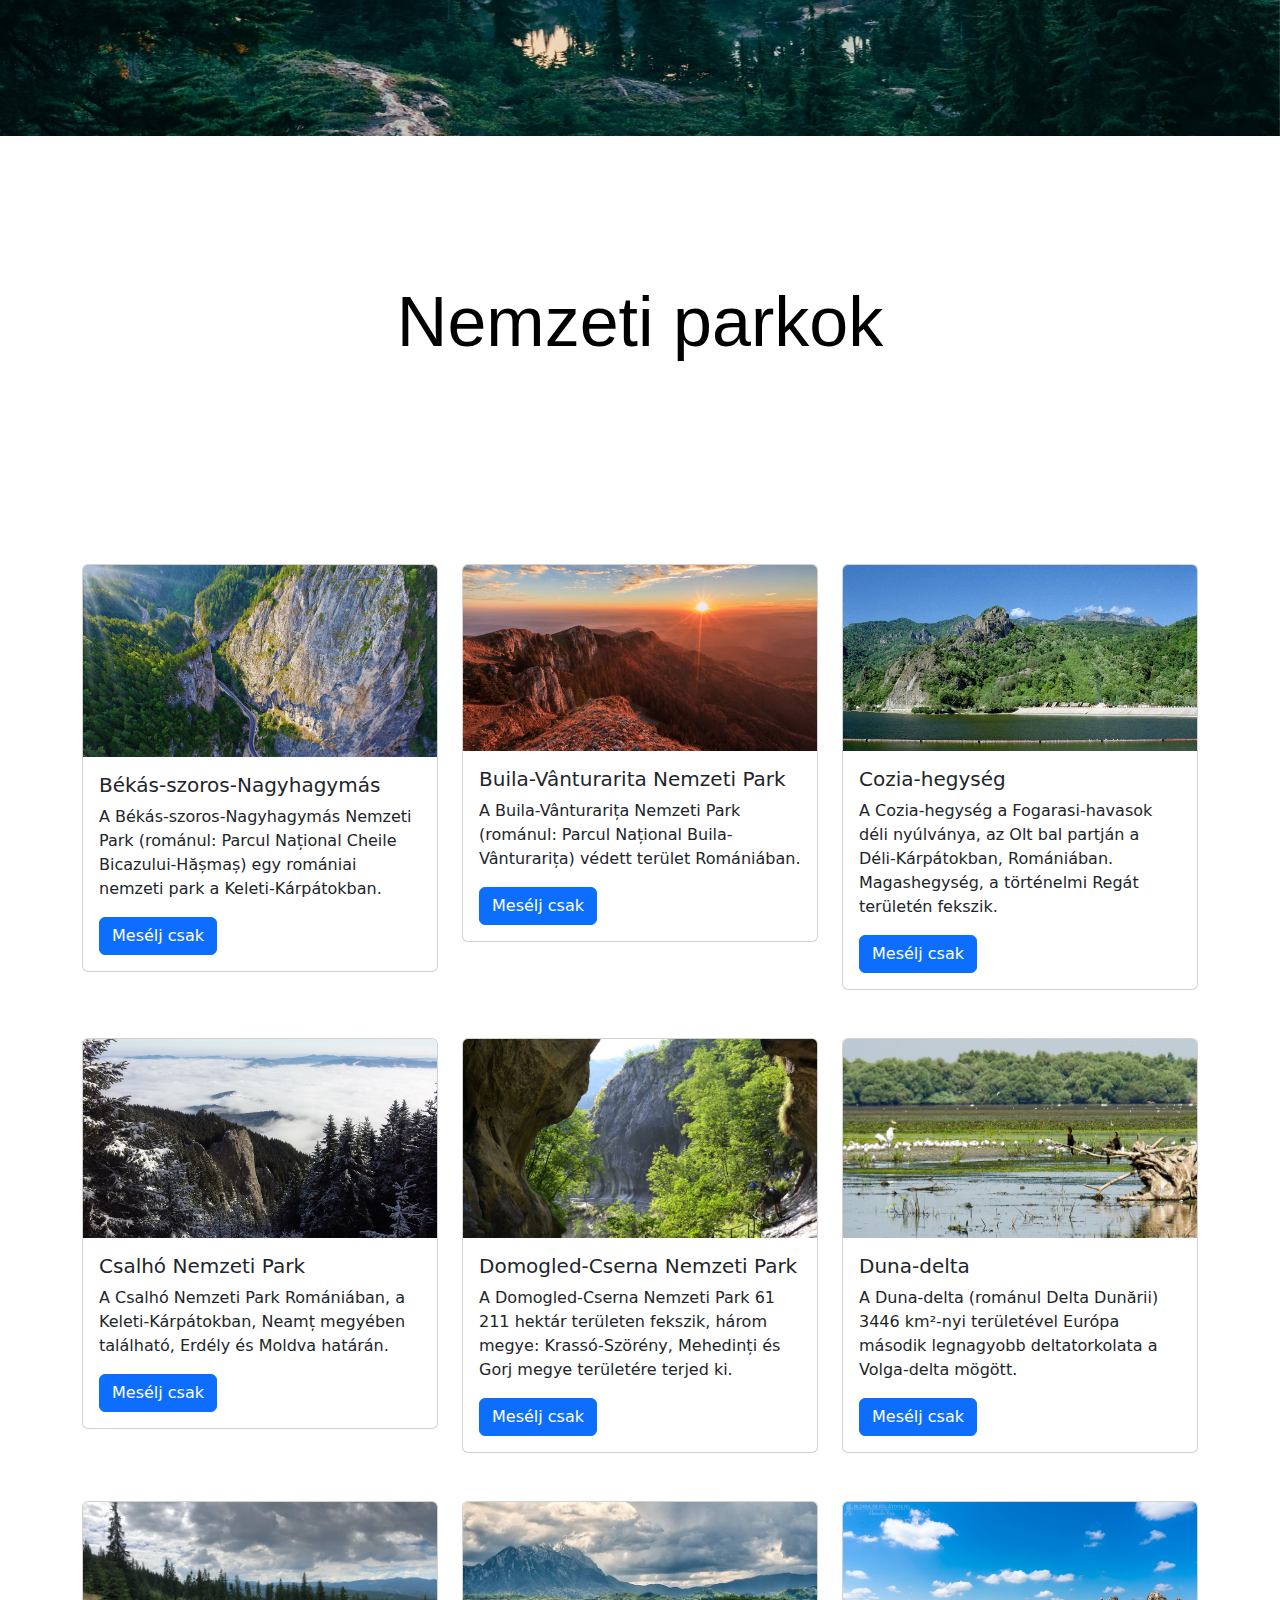
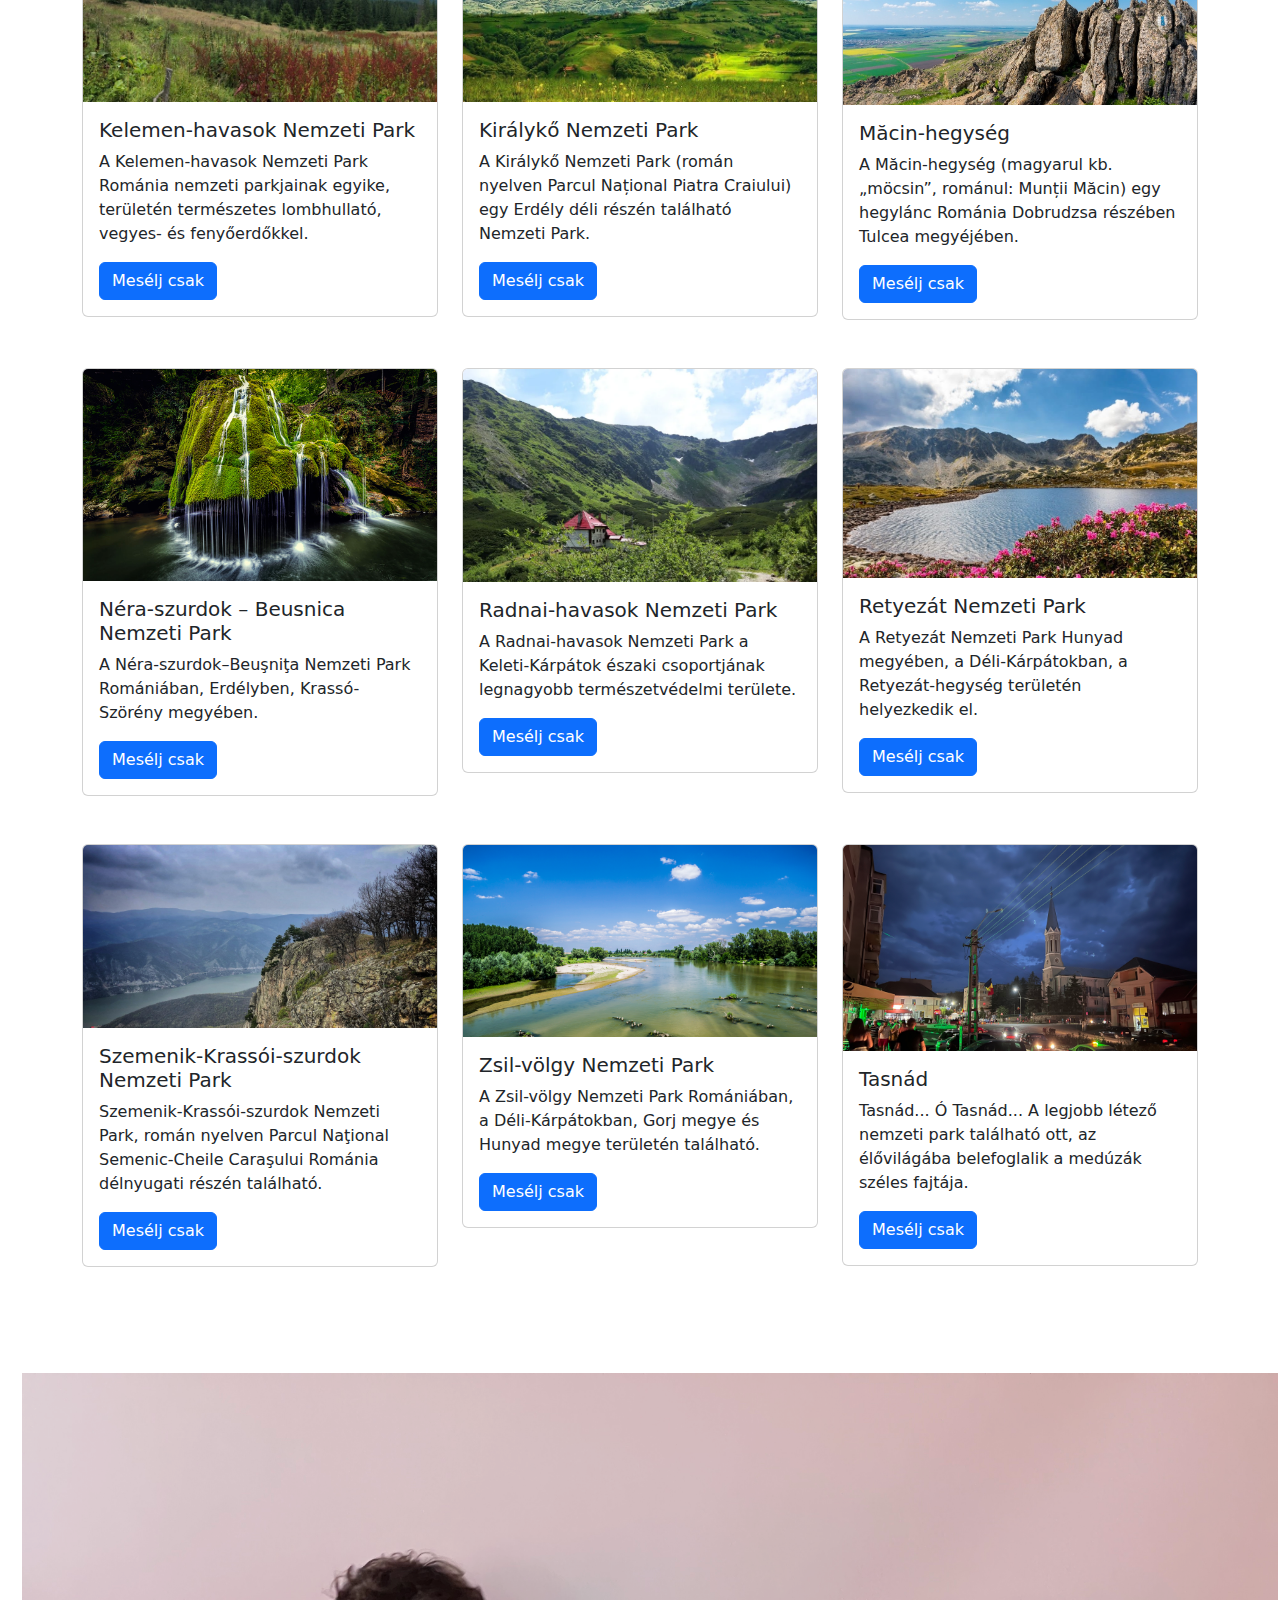
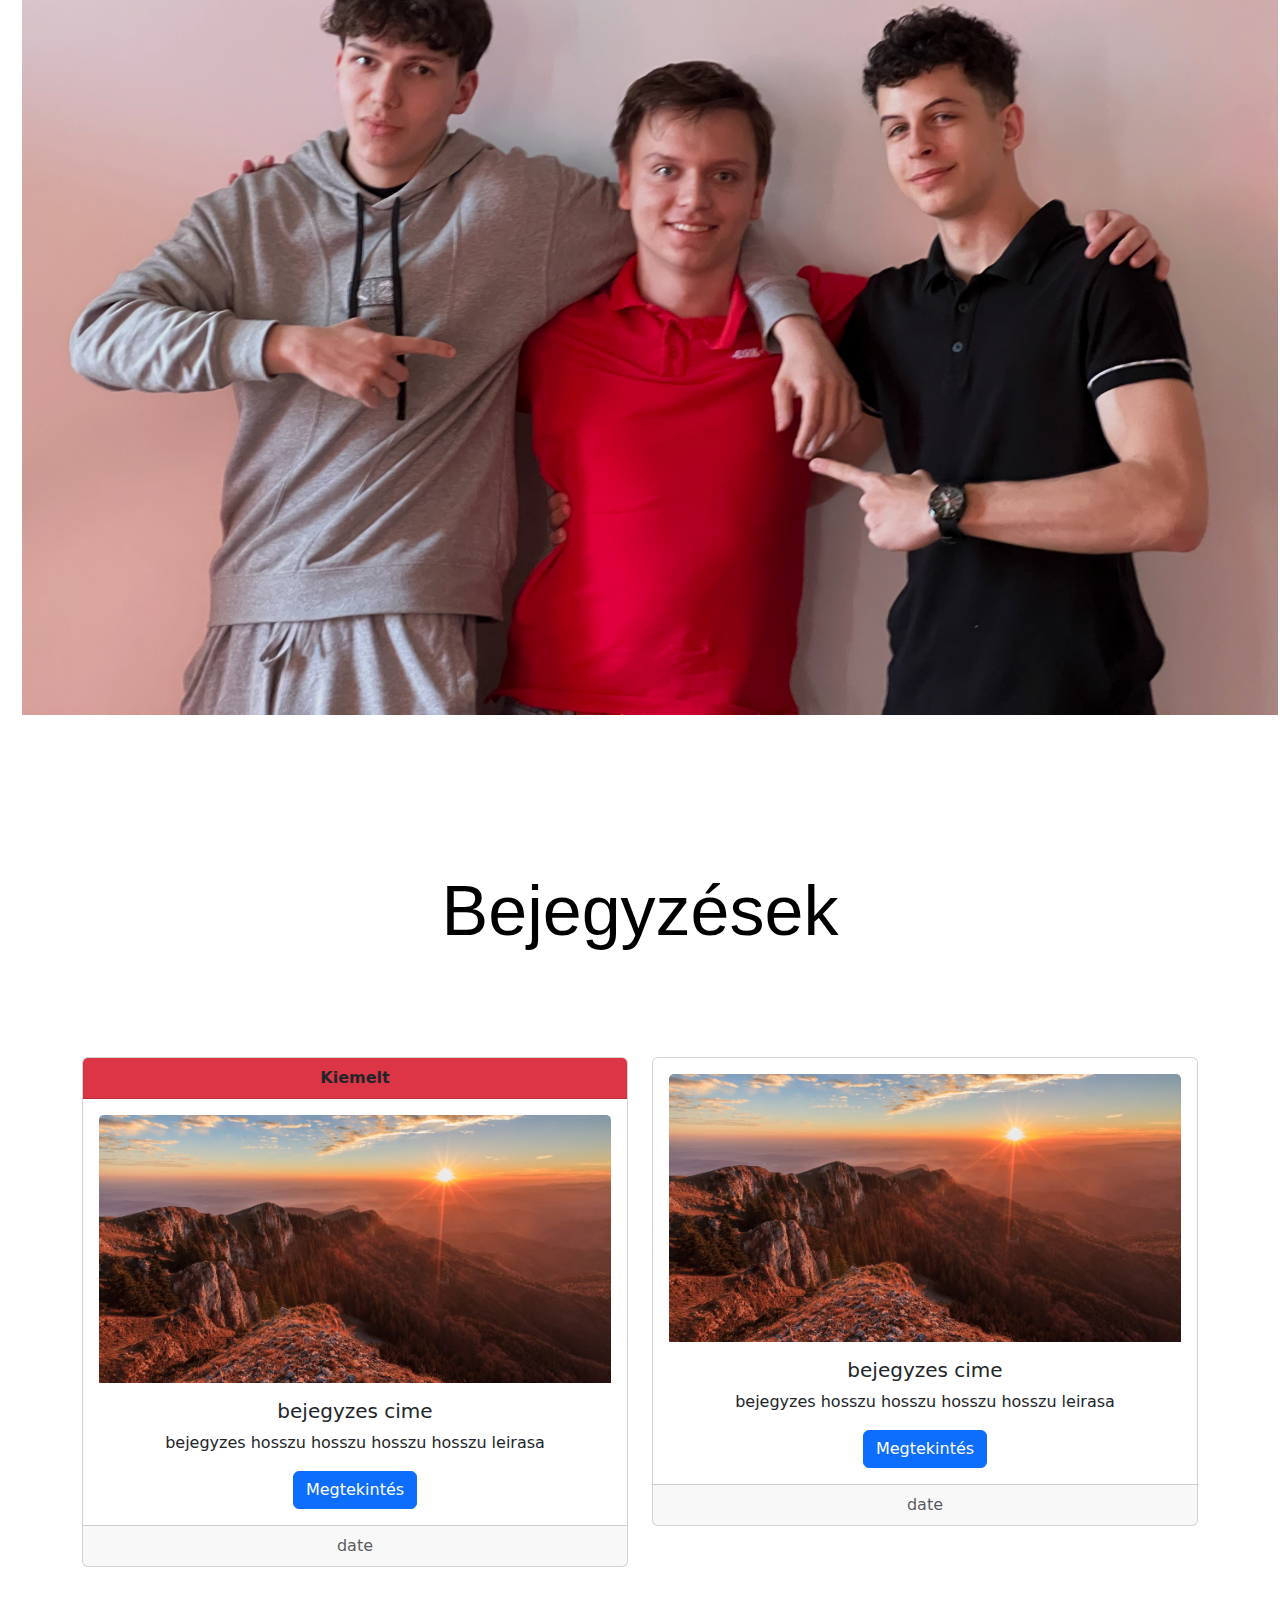
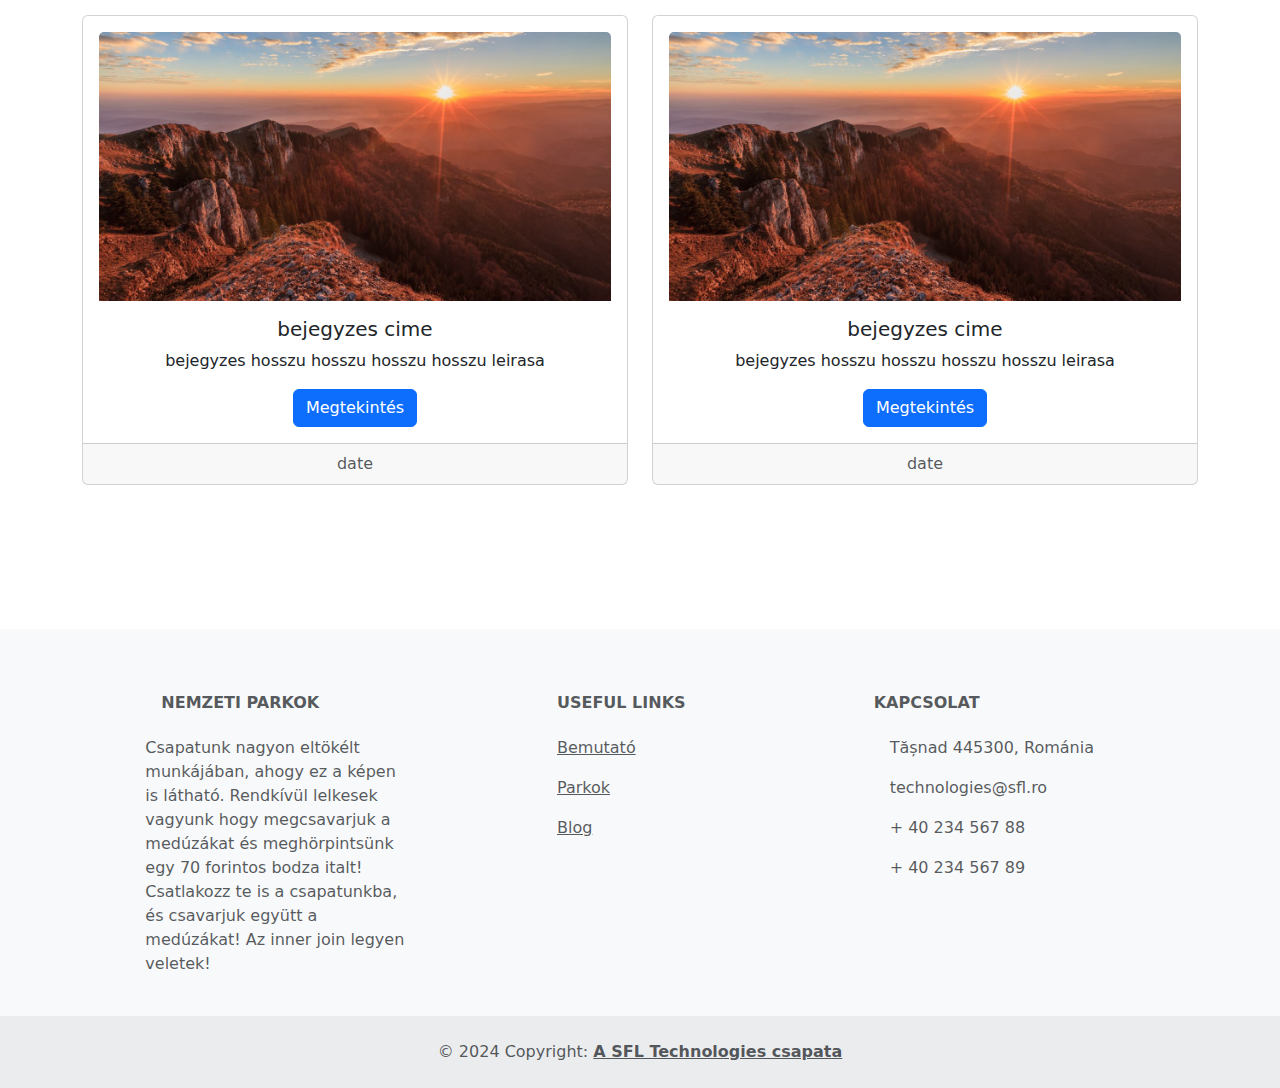
==== commit 10fd5953: "v16_final" ====
--- a/index.html
+++ b/index.html
@@ -90,10 +90,9 @@
 
     <div class="card w-100">
       <video src="img/kelemen-havasok-video.mp4" class="w-100" autoplay="" loop="" playsinline="" muted=""></video>
-      <div class="card-body">
-        <h5 class="card-title">Card title</h5>
-        <p class="card-text">Some quick example text to build on the card title and make up the bulk of the card's content.</p>
-        <a href="#" class="btn btn-dark">Go somewhere</a>
+      <div class="card-body"><h5> Tasnád</h5>
+        <p class="card-text">Tasnád... Ó Tasnád... A legjobb létező nemzeti park található ott, az élővilágába belefoglalik a medúzák széles fajtája.</p>
+        <a href="#parkSection" class="btn btn-dark">Mi a héjzat?</a>
       </div>
     </div> 
 
@@ -117,9 +116,9 @@
     <div class="card w-100">
       <video src="img/delta.mp4" class="w-100" autoplay="" loop="" playsinline="" muted=""></video>
       <div class="card-body">
-        <h5 class="card-title">Card title</h5>
-        <p class="card-text">Some quick example text to build on the card title and make up the bulk of the card's content.</p>
-        <a href="#" class="btn btn-dark">Go somewhere</a>
+        <h5 class="card-title">Duna-delta</h5>
+        <p class="card-text">A Duna-delta (románul Delta Dunării) 3446 km²-nyi területével Európa második legnagyobb deltatorkolata a Volga-delta mögött, Románia és Ukrajna területén.</p>
+        <a href="#parkSection" class="btn btn-dark">Mi a héjzat?</a>
       </div>
     </div> 
 
@@ -143,9 +142,9 @@
     <div class="card w-100">
       <video src="img/sivatagos-park.mp4" class="w-100" autoplay="" loop="" playsinline="" muted=""></video>
       <div class="card-body">
-        <h5 class="card-title">Card title</h5>
-        <p class="card-text">Some quick example text to build on the card title and make up the bulk of the card's content.</p>
-        <a href="#" class="btn btn-dark">Go somewhere</a>
+        <h5 class="card-title">Békás-szoros-Nagyhagymás</h5>
+        <p class="card-text">A Békás-szoros-Nagyhagymás Nemzeti Park (románul: Parcul Național Cheile Bicazului-Hășmaș) egy romániai nemzeti park a Keleti-Kárpátokban.</p>
+        <a href="#parkSection" class="btn btn-dark">Mi a héjzat?</a>
       </div>
     </div> 
 
@@ -952,10 +951,10 @@
         </div>
         <div class="col-lg-4">
           <div class="card mt-5 w-100" style="width: 18rem;">
-            <img src="..." class="card-img-top" alt="...">
+            <img src="img/Tasnad.jfif" class="card-img-top" alt="Tósnád">
             <div class="card-body">
-              <h5 class="card-title">Card title</h5>
-              <p class="card-text">Some quick example text to build on the card title and make up the bulk of the card's content.</p>
+              <h5 class="card-title">Tasnád</h5>
+              <p class="card-text">Tasnád... Ó Tasnád... A legjobb létező nemzeti park található ott, az élővilágába belefoglalik a medúzák széles fajtája.</p>
 
 
               <!-- Button trigger modal -->
@@ -968,11 +967,20 @@
   <div class="modal-dialog modal-fullscreen">
     <div class="modal-content">
       <div class="modal-header">
-        <h1 class="modal-title fs-5" id="exampleModalLabel">Modal title</h1>
-        <button type="button" class="btn-close" data-bs-dismiss="modal" aria-label="Close"></button>
-      </div>
-      <div class="modal-body">
-        
+        <h1 class="modal-title fs-5" id="exampleModalLabel">Tasnád</h1>
+        <button type="button" class="btn-close" data-bs-dismiss="modal" aria-label="Close"></button>
+      </div>
+      <div class="modal-body">
+        <div class="row"><div class="col-6">
+
+
+          1246-ban Tusnad néven említik először, amikor a tatárjárás után IV. Béla király az ide költözni akarókat - hogy a hely újranépesedjen - kivette a vajda a megyei főispánok és más bírák hatósága alól, és saját községi bírájuk (villicus) és a püspök hatósága alá rendelte. Nevét 1447-ben Thasnad, 1753-ban Taschnád-néven írták.
+<br><br>
+1435-ben György erdélyi püspök tasnádi birtokát Máté erdélyi püspök javára elfoglalták Csaholyi János és László, Csáki György fiai László, Ferenc és György, Szarvadi Sénás Péter, János, György, István és András. Zsigmond királynál ez ellen tiltakozott György erdélyi püspök megbízásából István pap.
+<br><br>
+1454-ben V. László király parancsára Balásházi György és Balázs részére újból bejáratták és meghatároztatták Tasnád határait. Az akkori határnevek is fennmaradtak az oklevelekben, melyek között Eresztvény (Erestwen) erdő, Aszúvölgy (Azywvelg), Szentmiklós Zentymiklós) birtok, Csákó (Chakas) cserjés, Udvarág (Udwarag) völgy elnevezésű helynevek is szerepeltek.
+<iframe class="w-100" src="https://www.google.com/maps/embed?pb=!1m18!1m12!1m3!1d21570.845322791785!2d22.556755340783717!3d47.48298430540955!2m3!1f0!2f0!3f0!3m2!1i1024!2i768!4f13.1!3m3!1m2!1s0x4747e645e16c22af%3A0xdc6d2c4b06094a71!2zNDQ1MzAwIFRhc27DoWQsIFJvbcOhbmlh!5e0!3m2!1shu!2shu!4v1714468246793!5m2!1shu!2shu" width="600" height="450" style="border:0;" allowfullscreen="" loading="lazy" referrerpolicy="no-referrer-when-downgrade"></iframe>
+          </div><div class="col-6"><img class="rounded-5" src="img/parks_card_list/tasnad_04113318.jpg" alt="Zsil-völgy Nemzeti Park"></div></div>
       </div>
     </div>
   </div>
@@ -990,7 +998,7 @@
 
 <div class="container-fluid csapat" id="rolunkSection">
   <figure class="snip1477">
-    <img src="img/nagyon-szep.jpg" alt="sample38" />
+    <img src="img/rolunk.jpg" alt="sample38" />
     <div class="title">
       <div>
         <h2>Penny</h2>
@@ -1024,7 +1032,7 @@
           <img src="img/parks_card_list/bv1.jpg" class="card-img-top" alt="Buila-Vânturarita Nemzeti Park">
           <h5 class="card-title mt-3">bejegyzes cime</h5>
           <p class="card-text">bejegyzes hosszu hosszu hosszu hosszu leirasa</p>
-          <a href="#" class="btn btn-primary" data-mdb-ripple-init>Button</a>
+          <a href="#" class="btn btn-primary" data-mdb-ripple-init>Megtekintés</a>
         </div>
         <div class="card-footer text-muted">date</div>
       </div>
@@ -1036,7 +1044,7 @@
           <img src="img/parks_card_list/bv1.jpg" class="card-img-top" alt="Buila-Vânturarita Nemzeti Park">
           <h5 class="card-title mt-3">bejegyzes cime</h5>
           <p class="card-text">bejegyzes hosszu hosszu hosszu hosszu leirasa</p>
-          <a href="#" class="btn btn-primary" data-mdb-ripple-init>Button</a>
+          <a href="#" class="btn btn-primary" data-mdb-ripple-init>Megtekintés</a>
         </div>
         <div class="card-footer text-muted">date</div>
       </div>
@@ -1050,7 +1058,7 @@
           <img src="img/parks_card_list/bv1.jpg" class="card-img-top" alt="Buila-Vânturarita Nemzeti Park">
           <h5 class="card-title mt-3">bejegyzes cime</h5>
           <p class="card-text">bejegyzes hosszu hosszu hosszu hosszu leirasa</p>
-          <a href="#" class="btn btn-primary" data-mdb-ripple-init>Button</a>
+          <a href="#" class="btn btn-primary" data-mdb-ripple-init>Megtekintés</a>
         </div>
         <div class="card-footer text-muted">date</div>
       </div>
@@ -1062,7 +1070,7 @@
           <img src="img/parks_card_list/bv1.jpg" class="card-img-top" alt="Buila-Vânturarita Nemzeti Park">
           <h5 class="card-title mt-3">bejegyzes cime</h5>
           <p class="card-text">bejegyzes hosszu hosszu hosszu hosszu leirasa</p>
-          <a href="#" class="btn btn-primary" data-mdb-ripple-init>Button</a>
+          <a href="#" class="btn btn-primary" data-mdb-ripple-init>Megtekintés</a>
         </div>
         <div class="card-footer text-muted">date</div>
       </div>
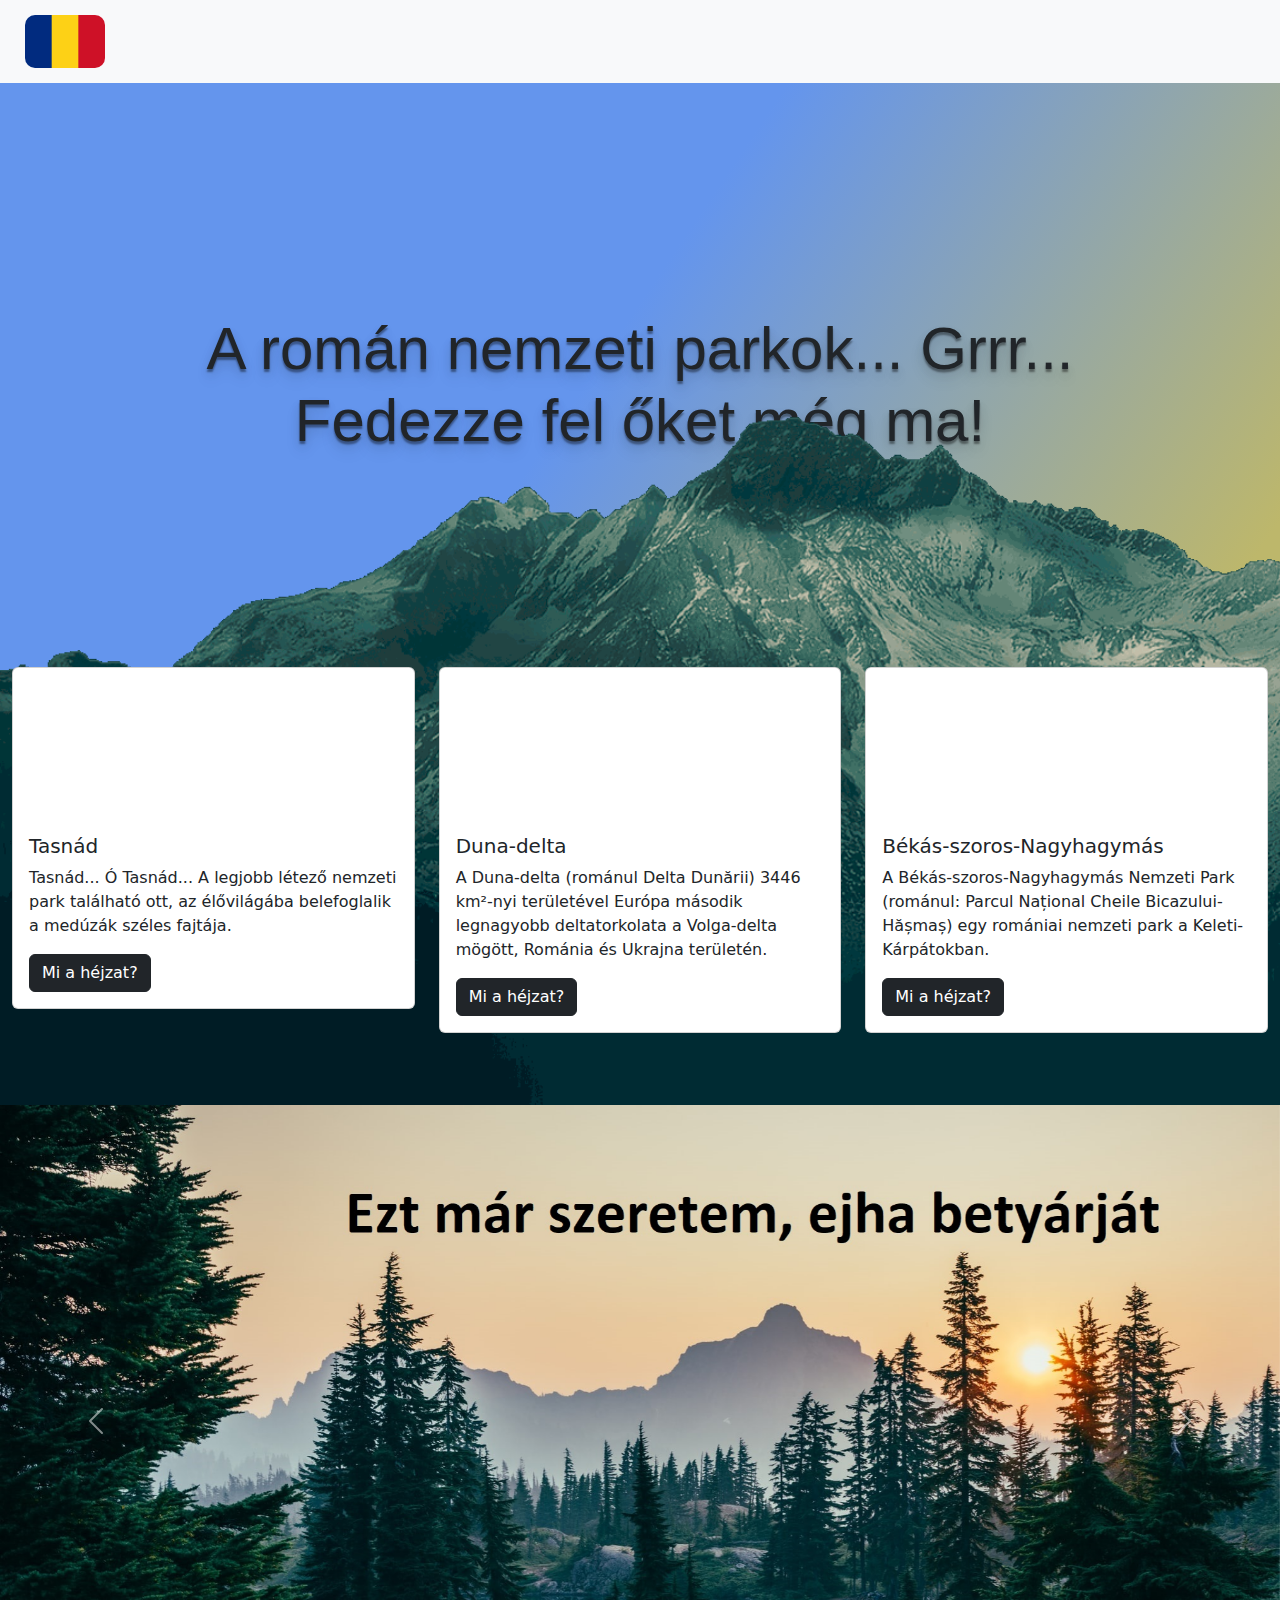
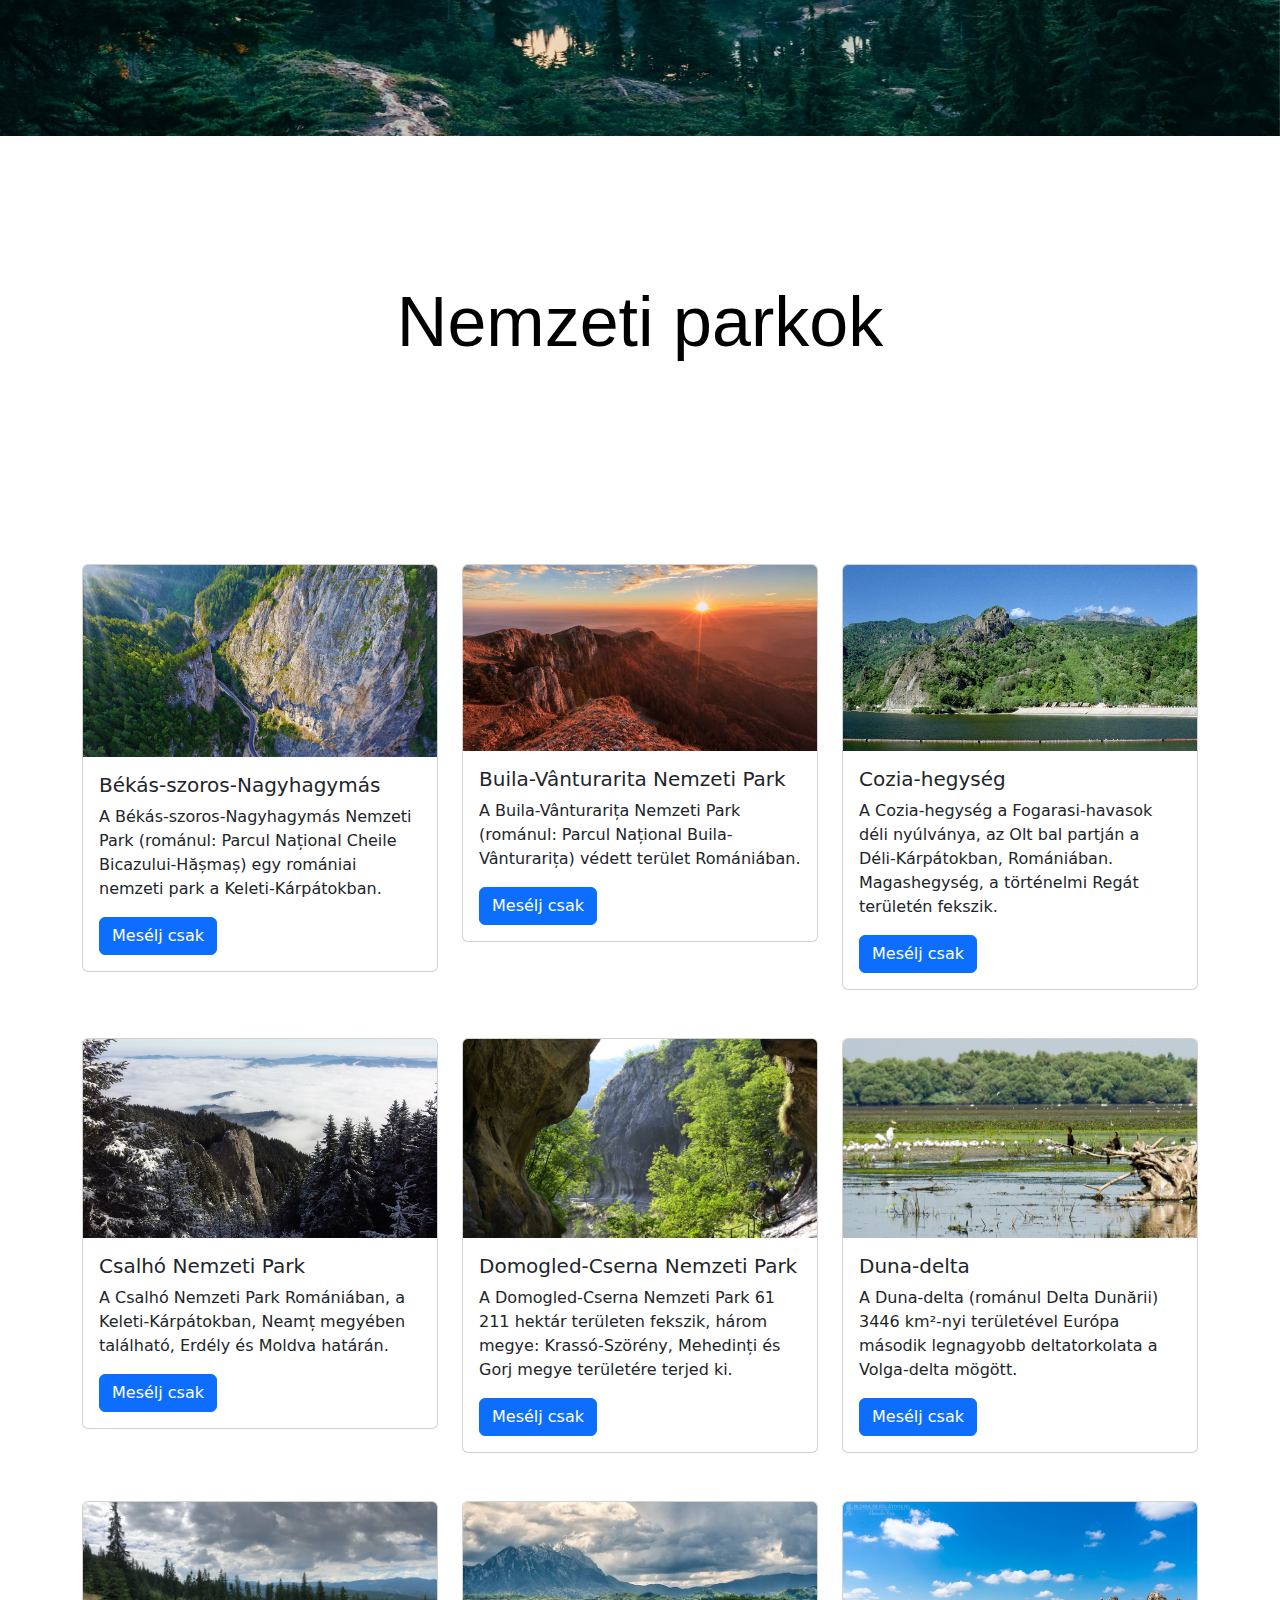
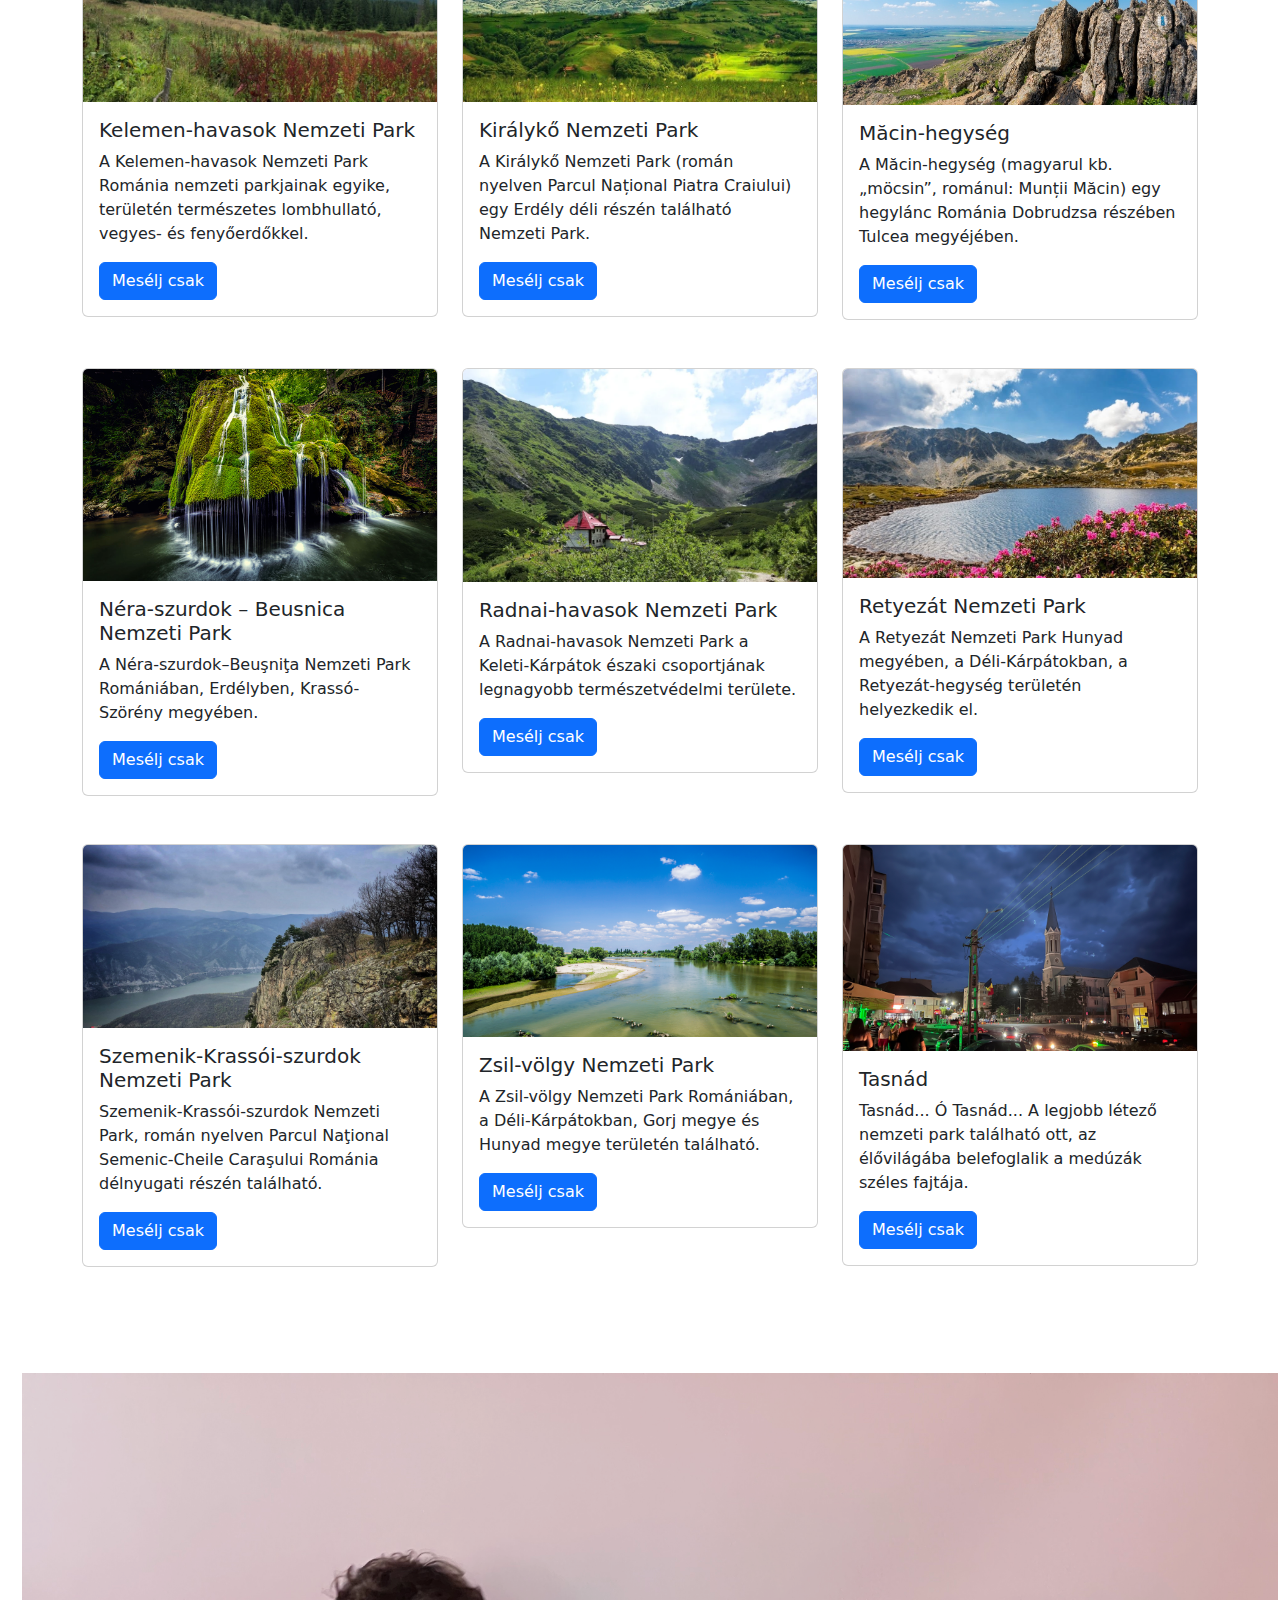
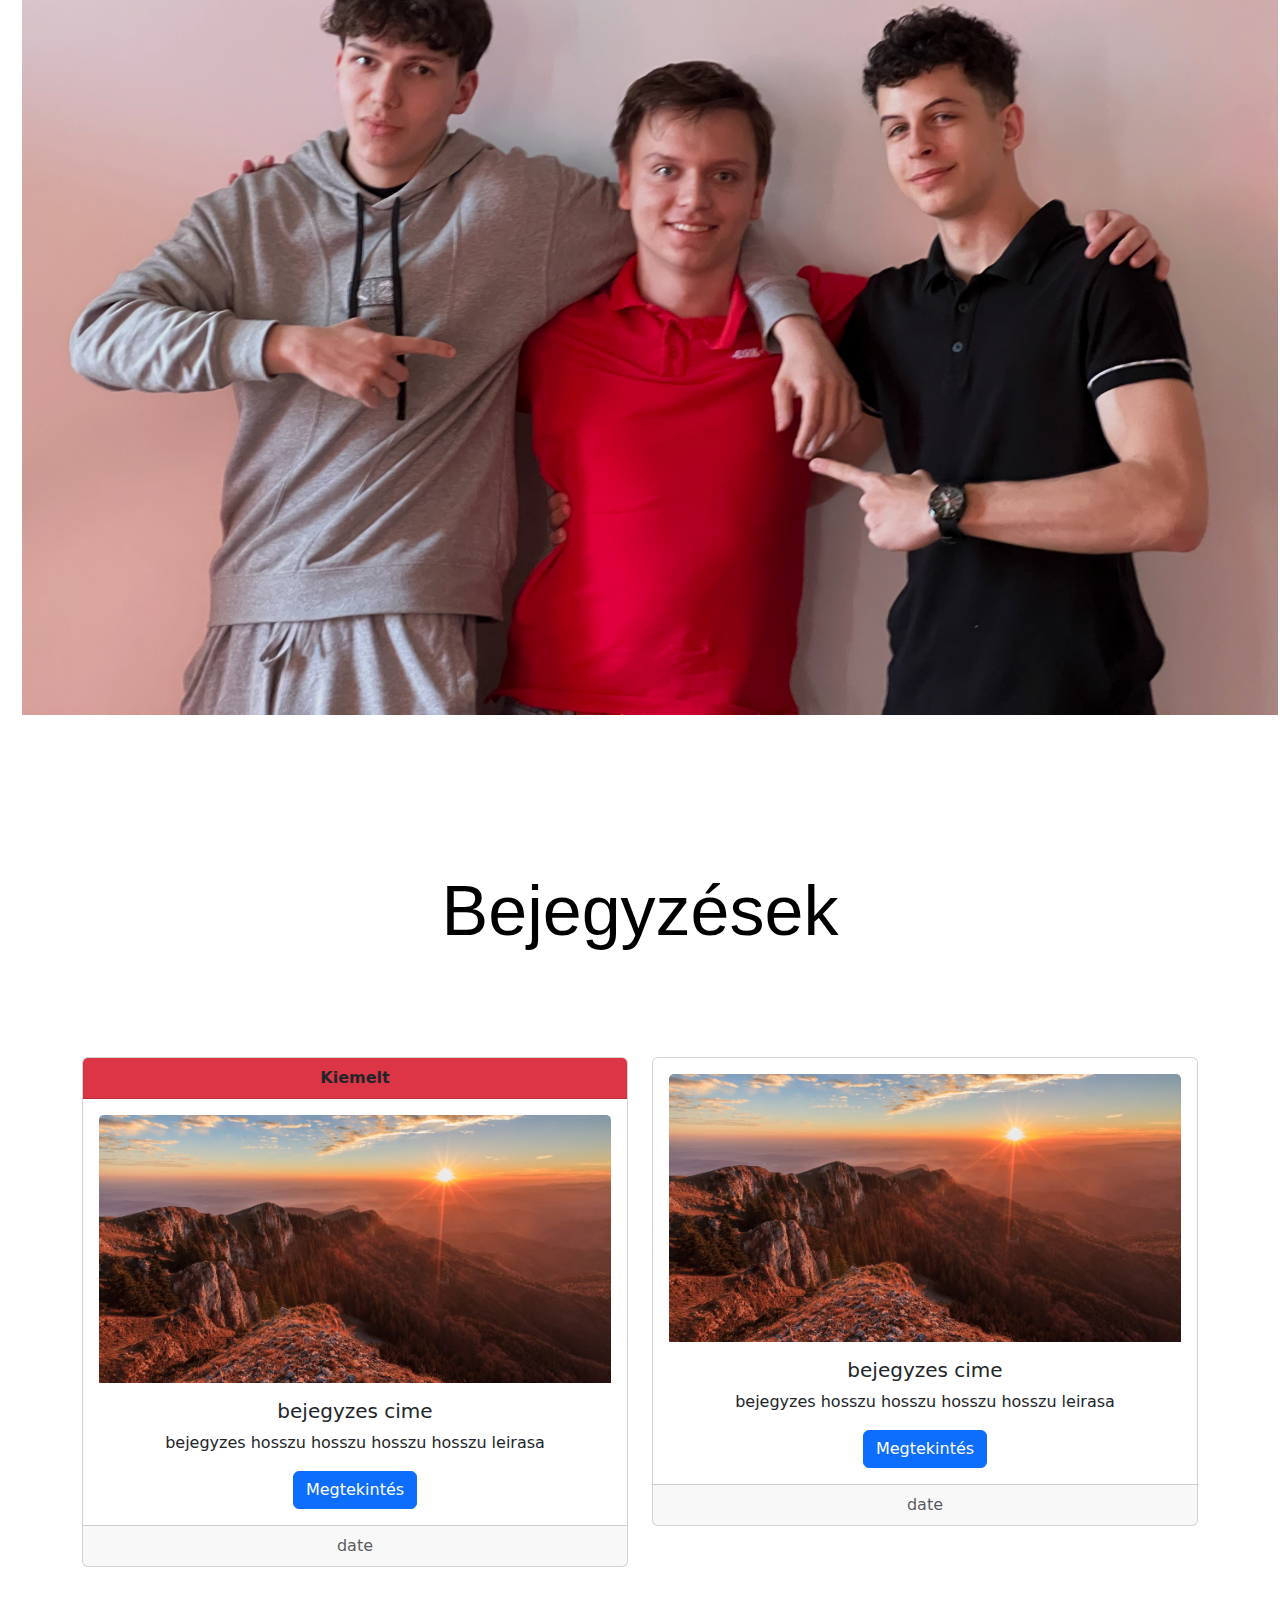
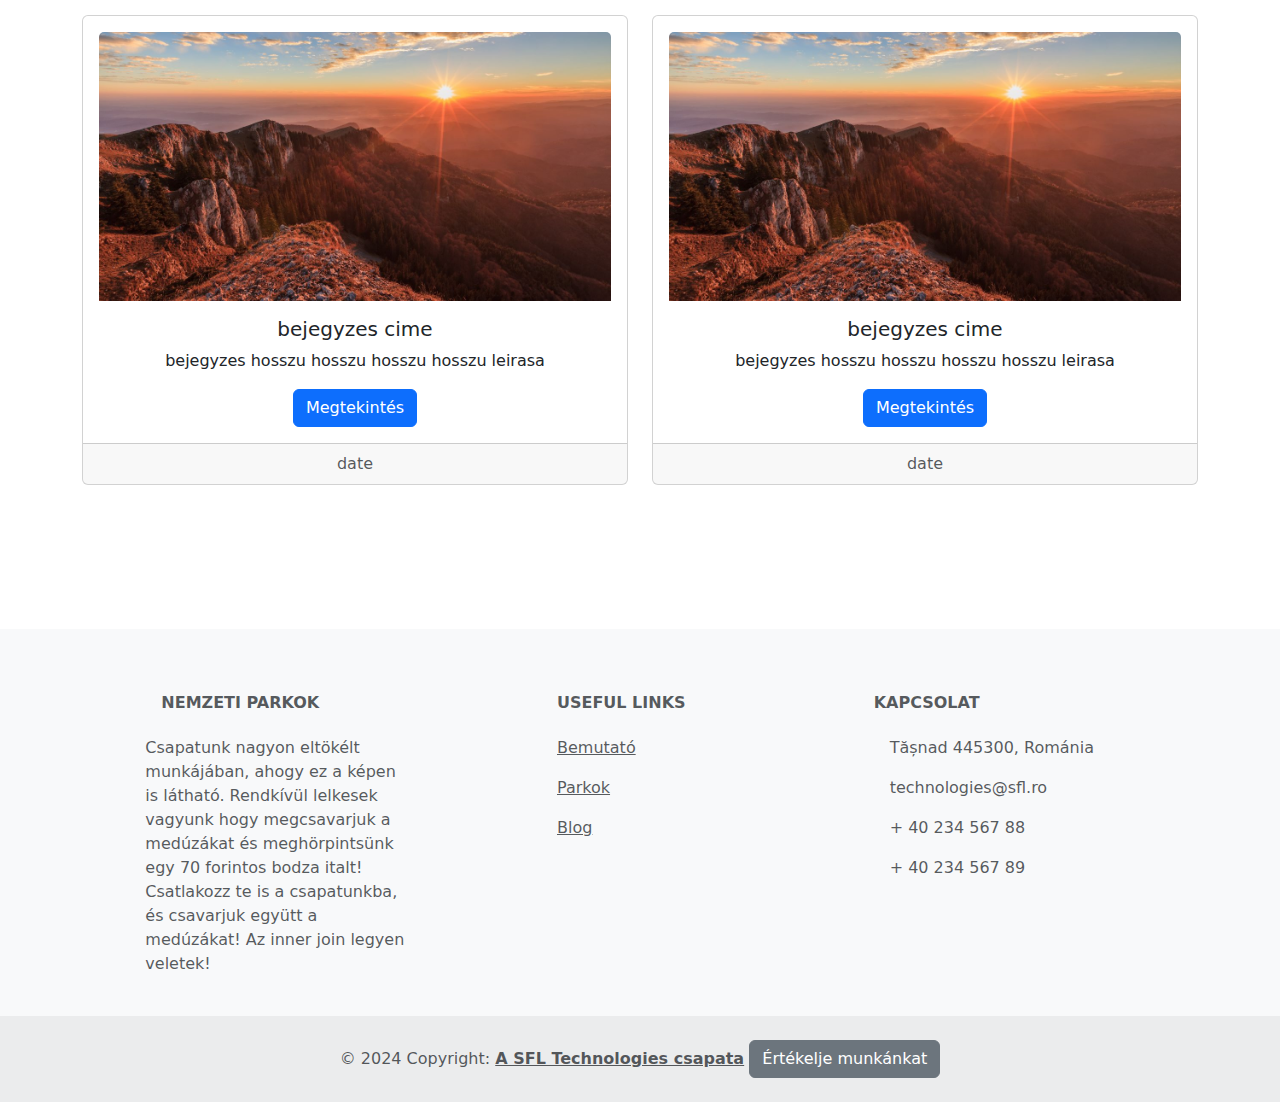
==== commit 66ff0b1e: "v17" ====
--- a/index.html
+++ b/index.html
@@ -1146,13 +1146,12 @@
  
   <div class="text-center p-4" style="background-color: rgba(0, 0, 0, 0.05);">
     © 2024 Copyright:
-    <a class="text-reset fw-bold" href="https://idp.e-kreta.hu/Account/Login?ReturnUrl=%2Fconnect%2Fauthorize%2Fcallback%3Fclient_id%3Dkreta-web%26response_type%3Dcode%26scope%3Dopenid%2520email%26state%3DOpenIdConnect.AuthenticationProperties%253D-zwCBygkHsNXK7ald0vVWVCO5JW5OqEAg5d9K51df6oBaEVMJyu2yBbta5P_JwDlThb34cEOURzpiic9tkW_j87V6A3WfXMHZwQDEA6DDVPuJjiZFTHwbzq44T4iUeaLBCBrS0z93SeUQu6Nmo5EZQ%26response_mode%3Dform_post%26nonce%3D638489309672554237.N2JmOGMwZjEtZGRjNC00YTU2LWFiZjUtMmUwM2UwMDgxYjY3OTUwYzAwODktNzdiZC00YmYxLWI4MGEtOTVlMzJhM2FkNGRm%26institute_code%3Dbgaszc-pestszentlorinci%26institute_data%[base64]%253D%253D%26prompt%3Dlogin%26redirect_uri%3Dhttps%253A%252F%252Fbgaszc-pestszentlorinci.e-kreta.hu%26x-client-SKU%3DID_NET461%26x-client-ver%3D5.3.0.0%26suppressed_prompt%3Dlogin">A SFL Technologies csapata</a>
+    <a class="text-reset fw-bold" >A SFL Technologies csapata</a>
+    <a href="https://idp.e-kreta.hu/Account/Login?ReturnUrl=%2Fconnect%2Fauthorize%2Fcallback%3Fclient_id%3Dkreta-web%26response_type%3Dcode%26scope%3Dopenid%2520email%26state%3DOpenIdConnect.AuthenticationProperties%253D-zwCBygkHsNXK7ald0vVWVCO5JW5OqEAg5d9K51df6oBaEVMJyu2yBbta5P_JwDlThb34cEOURzpiic9tkW_j87V6A3WfXMHZwQDEA6DDVPuJjiZFTHwbzq44T4iUeaLBCBrS0z93SeUQu6Nmo5EZQ%26response_mode%3Dform_post%26nonce%3D638489309672554237.N2JmOGMwZjEtZGRjNC00YTU2LWFiZjUtMmUwM2UwMDgxYjY3OTUwYzAwODktNzdiZC00YmYxLWI4MGEtOTVlMzJhM2FkNGRm%26institute_code%3Dbgaszc-pestszentlorinci%26institute_data%[base64]%253D%253D%26prompt%3Dlogin%26redirect_uri%3Dhttps%253A%252F%252Fbgaszc-pestszentlorinci.e-kreta.hu%26x-client-SKU%3DID_NET461%26x-client-ver%3D5.3.0.0%26suppressed_prompt%3Dlogin"
+    class="btn btn-secondary">Értékelje munkánkat</a>
   </div>
 
 </footer>
-
-
-
 
 
 
